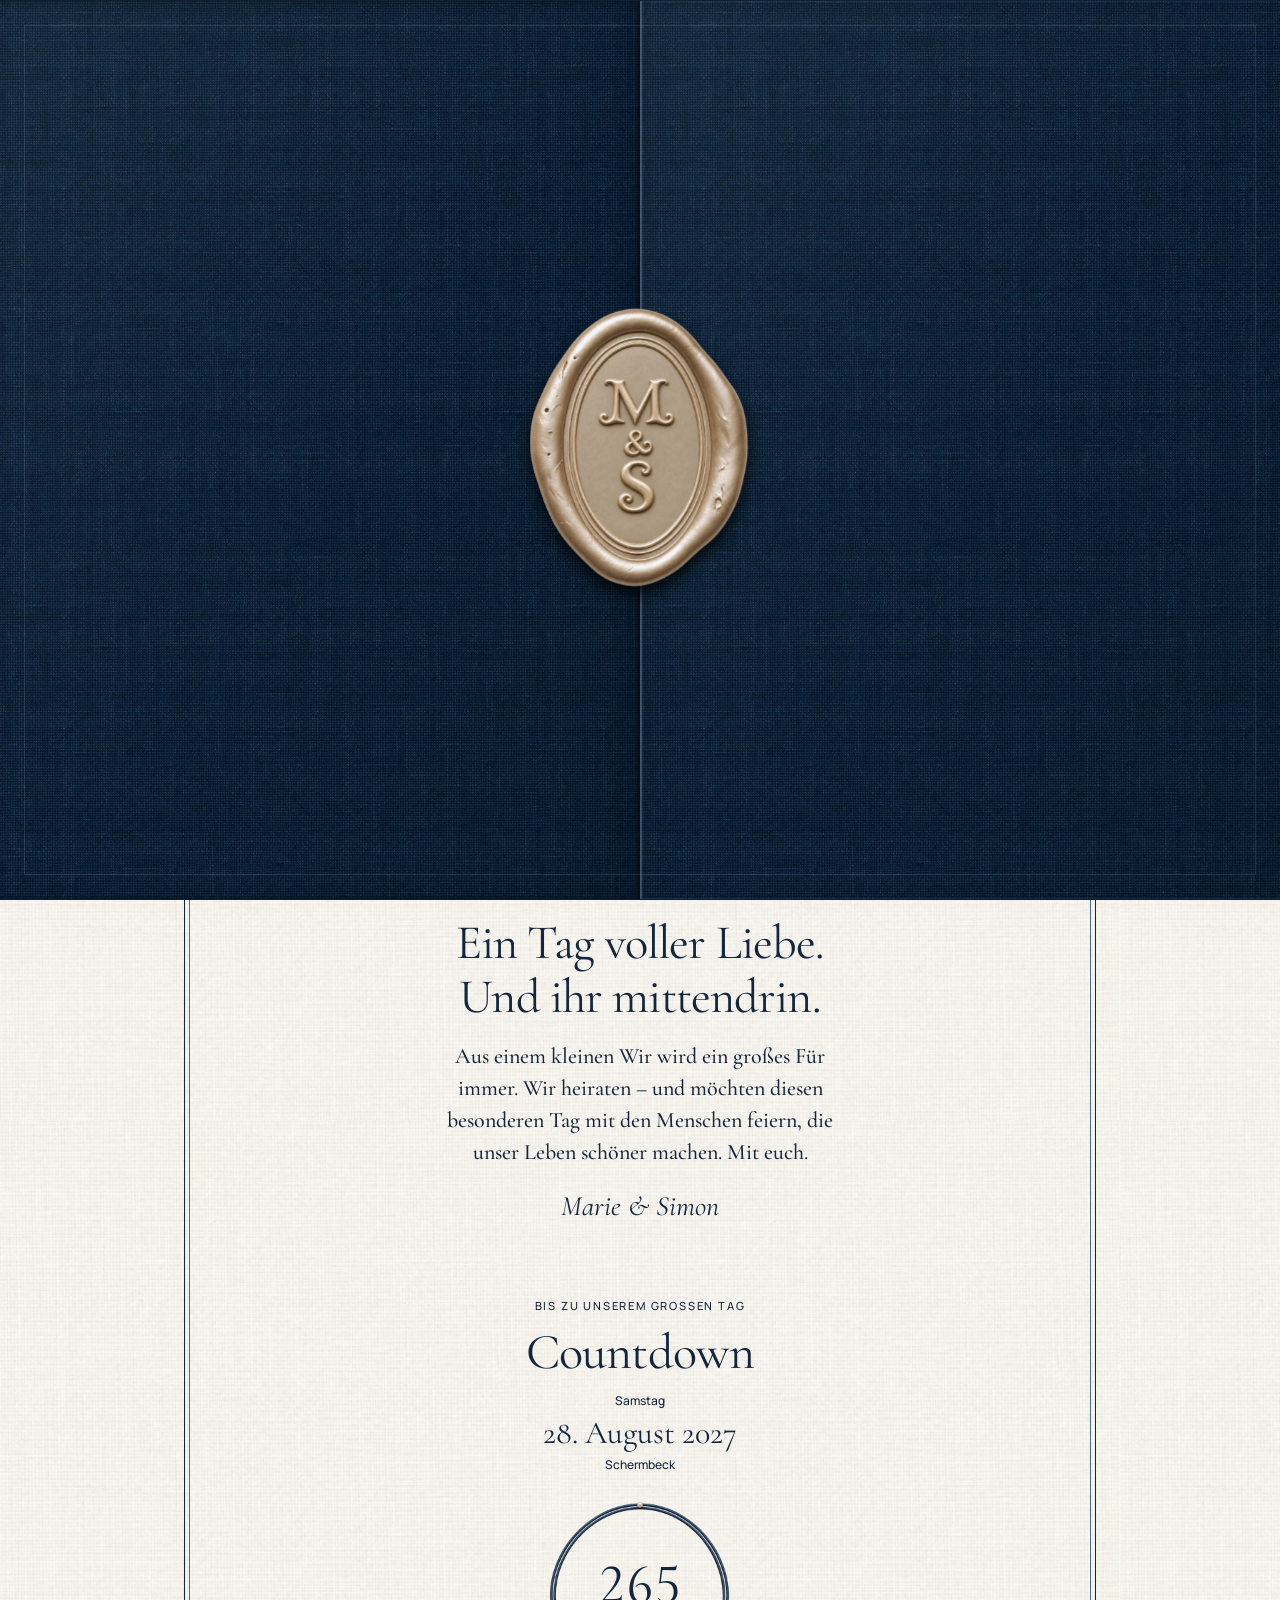
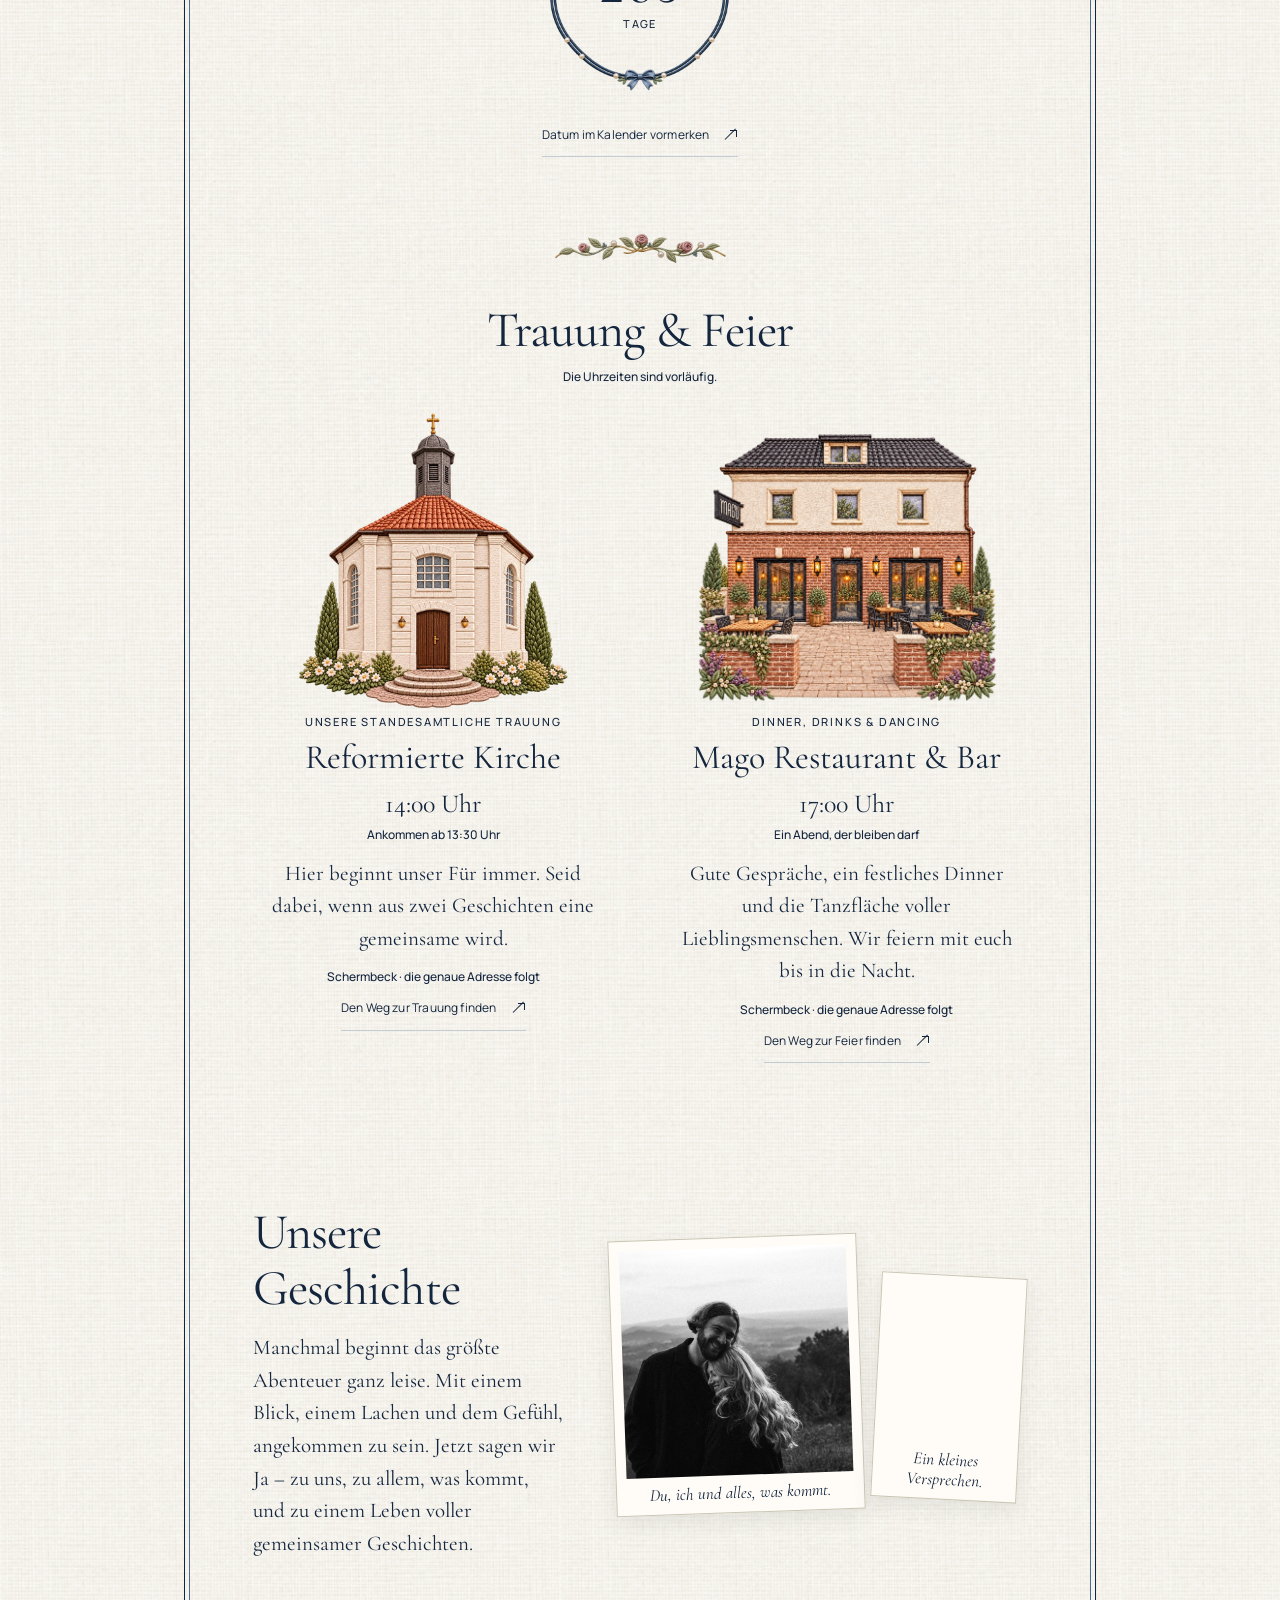
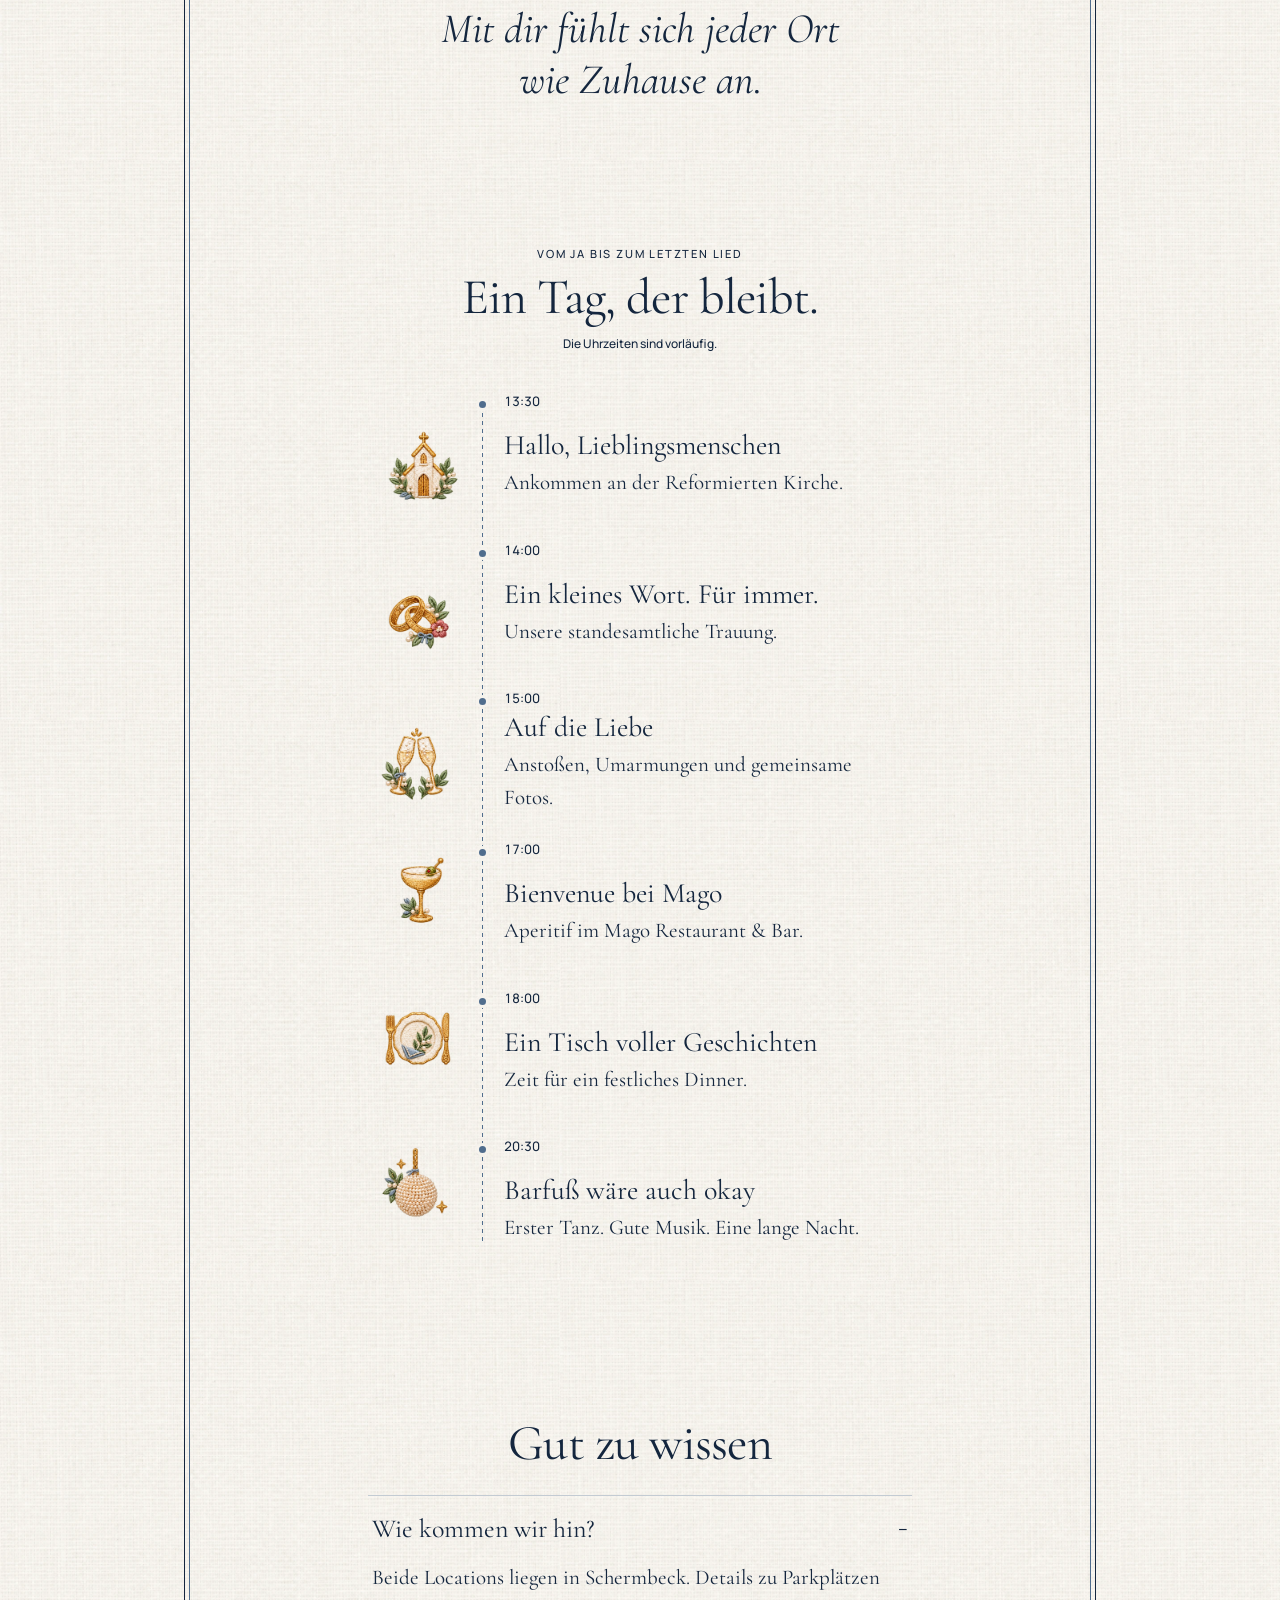
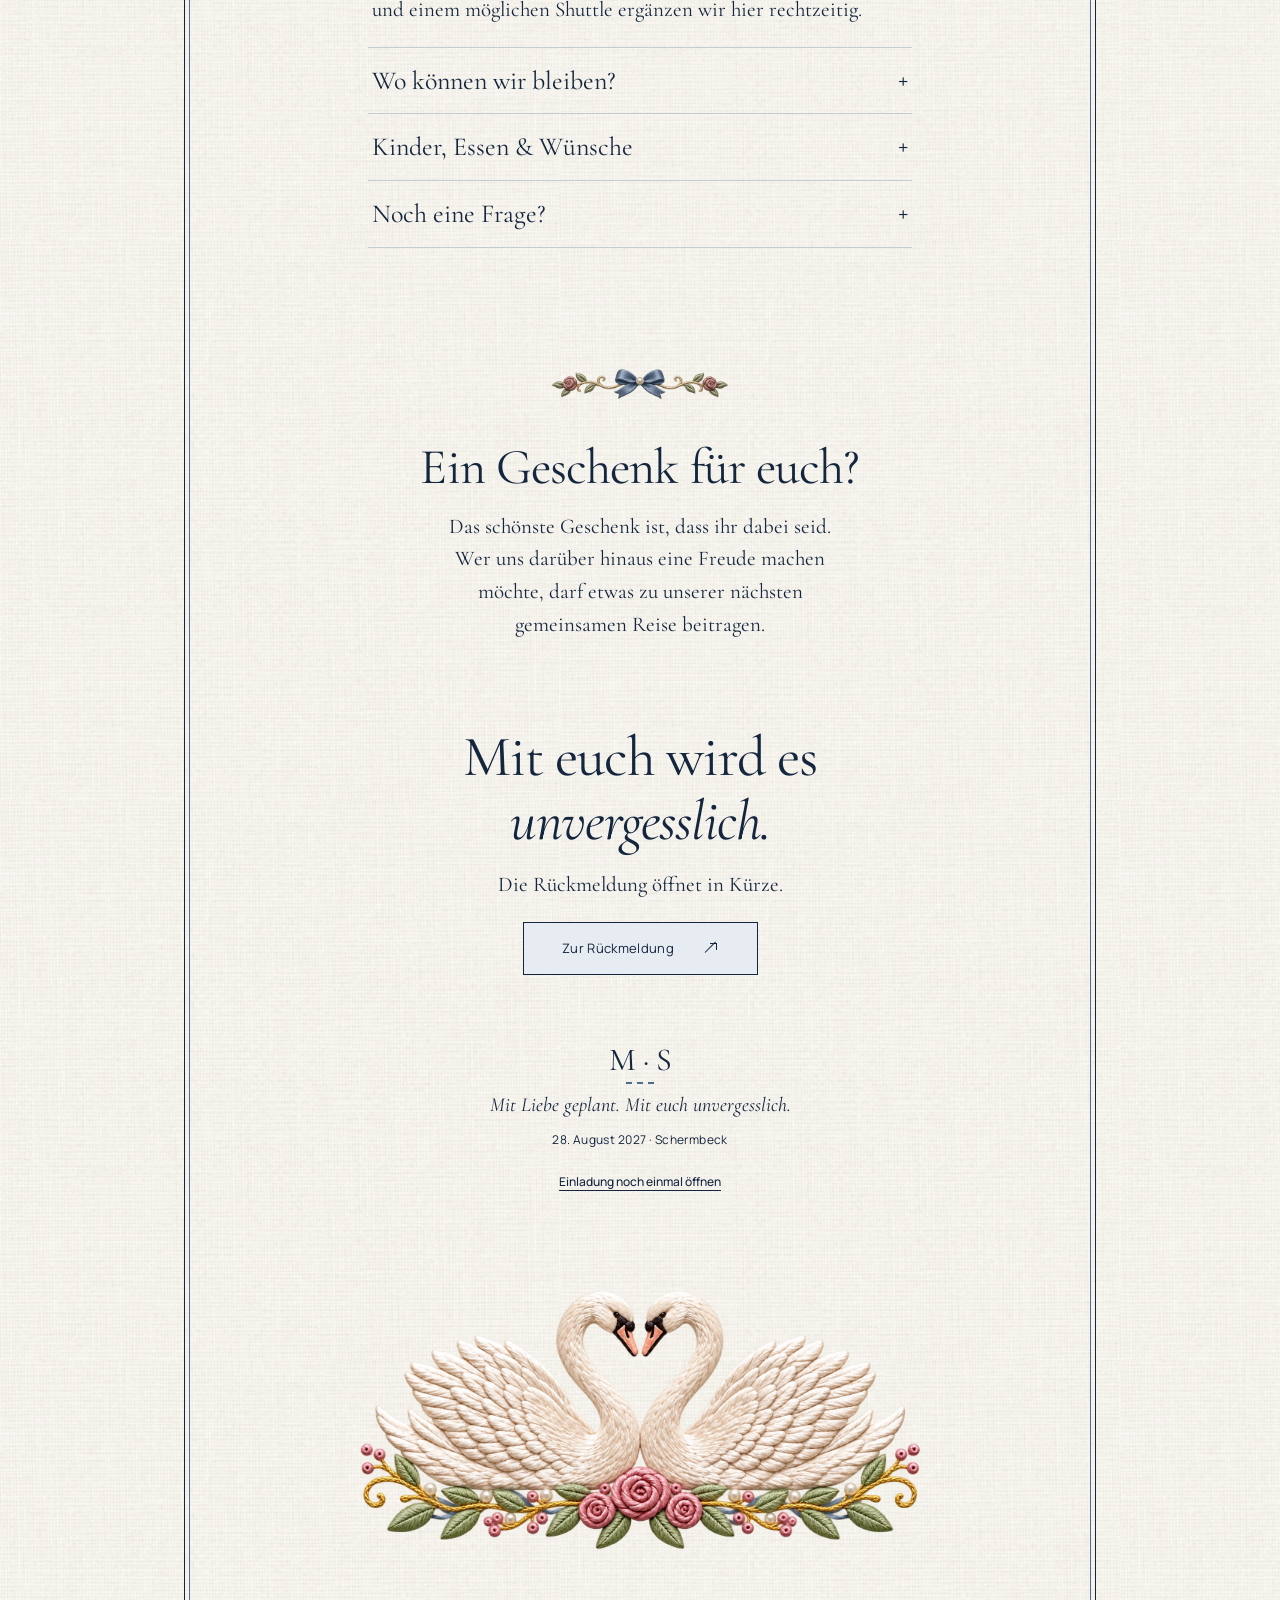
==== index.html @ 69268dd4 "Refine curtains and welcome, and show a single days countdown" ====
<!doctype html>
<html lang="de">
<head>
  <meta charset="utf-8">
  <meta name="viewport" content="width=device-width, initial-scale=1">
  <meta name="theme-color" content="#f6f3ed">
  <meta name="description" content="Marie und Simon heiraten. Eine gestickte Einladung mit unserer Kirche, Lieblingsmenschen und einer Feier im Mago.">
  <title>Marie &amp; Simon · Wir heiraten</title>
  <link rel="icon" href="assets/wreath.svg" type="image/svg+xml">
  <link rel="preload" href="assets/fonts/cormorant-garamond-latin-400-normal.woff2" as="font" type="font/woff2" crossorigin>
  <link rel="stylesheet" href="style.css">
  <link rel="stylesheet" href="opening.css">
  <script src="wedding-config.js" defer></script>

  <script src="app.js" defer></script>
</head>
<body>
  <a class="skip-link" href="#einladung">Zur Einladung</a>
  <div class="opening" id="opening" role="dialog" aria-modal="true" aria-label="Eure Einladung öffnen" tabindex="-1" hidden>
    <div class="gatefold">
      <div class="gate-door gate-left" aria-hidden="true"><div class="door-face"></div><div class="door-back"></div></div>
      <div class="gate-door gate-right" aria-hidden="true"><div class="door-face"></div><div class="door-back"></div></div>
      <div class="seal-carrier">
        <button class="wax-seal" id="open-invitation" aria-label="Einladung über das Siegel öffnen">
          <img class="seal-stamped" src="assets/art/seal-relief-ms.webp" alt="" width="660" height="841" fetchpriority="high">
          <img class="seal-blank" src="assets/art/seal-champagne.webp" alt="" width="660" height="841" loading="lazy" hidden>
          <span class="seal-monogram" aria-hidden="true" hidden><span data-initial="0">M</span><span class="seal-amp">&amp;</span><span data-initial="1">S</span></span>
        </button>
      </div>
    </div>
  </div>
  <div class="invitation-sheet">
  <div class="invitation-border" aria-hidden="true">
    <span></span><span></span><span></span><span></span>
  </div>
  <main id="einladung">
    <section class="hero" aria-labelledby="hero-title">
      <picture class="hero-art"><source media="(min-width:701px)" srcset="assets/loom/opener-blue-desktop.webp" width="1448" height="1086"><img class="garden-frame" src="assets/loom/opener-blue.webp" alt="" width="1024" height="1536" fetchpriority="high"></picture>
      <img class="hero-curtain" src="assets/loom/curtain-navy.webp" alt="" width="632" height="1839" fetchpriority="high">
      <img class="hero-curtain hero-curtain-right" src="assets/loom/curtain-navy.webp" alt="" width="632" height="1839">
      <div class="hero-copy">
        <h1 id="hero-title" tabindex="-1"><span data-name="0">Marie</span><em>&amp;</em><span data-name="1">Simon</span></h1>
        <p class="hero-date" data-bind="dateLabel">28. August 2027</p>
        <p class="hero-place" data-bind="region">Schermbeck</p>
      </div>
      <a class="hero-discover" href="#willkommen">Unsere Einladung entdecken <span aria-hidden="true">↓</span></a>

    </section>

  <header class="site-header">
    <a class="brand" href="#einladung" aria-label="Zum Anfang"><span class="initials">M · S</span></a>
    <nav aria-label="Einladung">
      <a href="#orte">Die Orte</a><a href="#unser-tag">Ablauf</a><a href="#gut-zu-wissen">Gut zu wissen</a>
    </nav>
    <button class="nav-rsvp" data-rsvp>Zur Rückmeldung <span aria-hidden="true">↗︎</span></button>
  </header>
    <section class="welcome textile-panel" id="willkommen" aria-labelledby="welcome-title">
      <img class="welcome-border" src="assets/loom/welcome-border.webp" alt="" width="750" height="130" loading="lazy">
      <div class="welcome-copy panel-copy reveal"><h2 id="welcome-title" data-bind="invitation"></h2><p data-bind="intro"></p><span class="signature names-inline">Marie &amp; Simon</span></div>
    </section>

    <section class="date-section section-pad" id="datum" aria-labelledby="date-title">

      <p class="eyebrow reveal">BIS ZU UNSEREM GROSSEN TAG</p>
      <h2 id="date-title" class="reveal">Countdown</h2>
      <div class="date-display reveal"><span data-bind="weekday">Samstag</span><strong data-bind="dateLabel">28. August 2027</strong><span data-bind="region">Schermbeck</span></div>
      <div class="countdown reveal" role="group" aria-label="Zeit bis zur Hochzeit">
        <img src="assets/loom/countdown-navy.webp" alt="" width="600" height="600" loading="lazy">
        <strong id="count-days">–</strong><span id="count-days-label">Tage</span>
      </div>
      <button class="text-button calendar-button reveal" id="save-date">Datum im Kalender vormerken <span aria-hidden="true">↗︎</span></button>
      <p class="countdown-note" id="countdown-note" hidden>Unser Für immer hat begonnen.</p>
    </section>

    <section class="venues section-pad" id="orte" aria-labelledby="venues-title">

      <div class="venues-intro reveal">
        <img class="section-ornament venue-ornament" src="assets/loom/stitched-sprig-blue.webp" alt="" width="623" height="208" loading="lazy">
        <h2 id="venues-title">Trauung &amp; Feier</h2>
        <p class="section-note" data-provisional>Die Uhrzeiten sind vorläufig.</p>
      </div>
      <div class="venue-grid">
        <article class="venue-card reveal">
          <div class="venue-art venue-church"><img data-photo="church" alt="Gestickte Illustration der Reformierten Kirche in Schermbeck" hidden><img class="venue-fallback" src="assets/church.svg" alt="Florale Illustration der Reformierten Kirche" width="420" height="370" loading="lazy"></div>
          <div class="venue-info"><p class="eyebrow" data-bind="ceremony.type"></p><h3 data-bind="ceremony.name"></h3><p class="venue-time" data-bind="ceremony.time"></p><p class="venue-arrival" data-bind="ceremony.arrival"></p><p class="venue-description" data-bind="ceremony.text"></p><p class="venue-address" data-bind="ceremony.address"></p><a class="text-button map-link" data-map="ceremony" target="_blank" rel="noopener noreferrer">Den Weg zur Trauung finden <span aria-hidden="true">↗︎</span></a></div>
        </article>
        <article class="venue-card reveal">
          <div class="venue-art venue-party"><img data-photo="party" alt="Gestickte Illustration des Mago Restaurant & Bar" hidden><img class="venue-fallback" src="assets/mago.svg" alt="Florale Illustration des Mago Restaurant & Bar" width="400" height="320" loading="lazy"></div>
          <div class="venue-info"><p class="eyebrow" data-bind="party.type"></p><h3 data-bind="party.name"></h3><p class="venue-time" data-bind="party.time"></p><p class="venue-arrival" data-bind="party.arrival"></p><p class="venue-description" data-bind="party.text"></p><p class="venue-address" data-bind="party.address"></p><a class="text-button map-link" data-map="party" target="_blank" rel="noopener noreferrer">Den Weg zur Feier finden <span aria-hidden="true">↗︎</span></a></div>
        </article>
      </div>
    </section>

    <section class="story section-pad" id="unsere-geschichte" aria-labelledby="story-title">
      <div class="story-framed story-copy reveal">
        <h2 id="story-title">Unsere Geschichte</h2>
        <p data-bind="story"></p>
      </div>
      <div class="story-photos reveal">
        <div class="photo-duo">
          <figure class="photo-main photo-frame">
            <img data-photo="couple" alt="Marie und Simon, ein gemeinsamer Lieblingsmoment" hidden>
            <div class="photo-fallback"><img src="assets/wreath.svg" alt=""><span>Wir zwei.</span><small>Unser Lieblingsmoment</small></div>
            <figcaption>Du, ich und alles, was kommt.</figcaption>
          </figure>
          <figure class="photo-detail photo-frame">
            <img data-photo="hands" alt="Unsere Hände und der Verlobungsring" hidden>
            <div class="photo-fallback"><span class="fallback-amp">&amp;</span><span>Für immer.</span></div>
            <figcaption>Ein kleines Versprechen.</figcaption>
          </figure>
        </div>
      </div>
      <p class="story-quote reveal" data-bind="quote"></p>
    </section>

    <section class="timeline-section section-pad" id="unser-tag" aria-labelledby="timeline-title">
      <div class="timeline-header reveal"><p class="eyebrow">VOM JA BIS ZUM LETZTEN LIED</p><h2 id="timeline-title">Ein Tag, der bleibt.</h2><p class="section-note" data-provisional>Die Uhrzeiten sind vorläufig.</p></div>
      <ol class="timeline" id="timeline"></ol>
    </section>

    <section class="details section-pad" id="gut-zu-wissen" aria-labelledby="details-title">

      <div class="details-layout"><div class="details-title reveal"><h2 id="details-title">Gut zu wissen</h2></div><div class="faq-list reveal" id="faq-list"></div></div>
    </section>

    <section class="gift-section section-pad" aria-labelledby="gift-title">
      <img class="section-ornament gift-ornament" src="assets/loom/gift-bow-blue.webp" alt="" width="623" height="208" loading="lazy">
      <div class="gift-copy reveal">
        <h2 id="gift-title" data-detail-title="2"></h2>
        <p data-detail-text="2"></p>
      </div>
    </section>

    <section class="rsvp-section section-pad" id="rueckmeldung" aria-labelledby="rsvp-title">

      <h2 id="rsvp-title" class="reveal">Mit euch wird es<br><em>unvergesslich.</em></h2>
      <p class="reveal" id="rsvp-intro">Lasst uns bis zum <span data-bind="rsvpDeadline"></span> wissen, ob wir mit euch feiern dürfen.</p>
      <p class="reveal" id="rsvp-availability" hidden>Die Rückmeldung öffnet in Kürze.</p>
      <button class="primary-button reveal" data-rsvp>Zur Rückmeldung <span aria-hidden="true">↗︎</span></button>
    </section>
  </main>
  <footer><a class="footer-monogram initials" href="#einladung">M · S</a><p data-bind="footer"></p><span><span data-bind="dateLabel"></span> · <span data-bind="region"></span></span><button class="footer-replay" id="replay">Einladung noch einmal öffnen</button><img class="farewell-art" data-farewell-art src="assets/loom/farewell-swans-blue.webp" alt="Zwei gestickte Schwäne, deren Hälse ein Herz bilden" width="1536" height="1024" loading="lazy"></footer>
  </div>

  <dialog id="rsvp-dialog" aria-labelledby="rsvp-dialog-title">
    <button class="dialog-close" data-close aria-label="Schließen">×</button>

    <h2 id="rsvp-dialog-title">Rückmeldung</h2>
    <p class="form-note" id="rsvp-note"></p>
    <form id="rsvp-form" hidden>
      <label>Eure Namen<input name="names" autocomplete="name" required placeholder="Vor- und Nachnamen"></label>
      <fieldset><legend>Seid ihr dabei?</legend><label class="radio-label"><input type="radio" name="attendance" value="Ja, wir feiern mit euch!" checked> Ja, von Herzen gern.</label><label class="radio-label"><input type="radio" name="attendance" value="Leider können wir nicht dabei sein."> Leider schaffen wir es nicht.</label></fieldset>
      <div class="form-row" id="rsvp-party"><label>Erwachsene<input name="adults" type="number" min="1" max="20" value="2" required></label><label>Kinder<input name="children" type="number" min="0" max="20" value="0" required></label></div>
      <label>Wünsche & liebe Worte<textarea name="message" rows="3" placeholder="Allergien, Essenswünsche oder etwas, das ihr uns sagen möchtet …"></textarea></label>
      <button class="primary-button" type="submit">Antwort vorbereiten <span aria-hidden="true">↗︎</span></button>
      <p id="rsvp-result" role="status" hidden></p>
    </form>
  </dialog>
  <dialog id="photo-dialog" aria-label="Foto in Großansicht"><button class="dialog-close" data-close aria-label="Schließen">×</button><img id="large-photo" alt=""></dialog>
  <noscript><p class="noscript-note">Bitte aktiviert JavaScript, damit alle Angaben und Interaktionen der Einladung angezeigt werden.</p></noscript>
</body>
</html>
---- style.css ----
@font-face{font-family:Cormorant;src:url('assets/fonts/cormorant-garamond-latin-400-normal.woff2') format('woff2');font-weight:400;font-display:swap}
@font-face{font-family:Cormorant;src:url('assets/fonts/cormorant-garamond-latin-500-normal.woff2') format('woff2');font-weight:500;font-display:swap}
@font-face{font-family:Cormorant;src:url('assets/fonts/cormorant-garamond-latin-400-italic.woff2') format('woff2');font-style:italic;font-display:swap}
@font-face{font-family:Manrope;src:url('assets/fonts/manrope-latin-400-normal.woff2') format('woff2');font-weight:400;font-display:swap}
@font-face{font-family:Manrope;src:url('assets/fonts/manrope-latin-500-normal.woff2') format('woff2');font-weight:500;font-display:swap}
:root{--paper:#f6f3ed;--ink:#14263e;--smoke:#506d8d;--blue-wash:#e6ecf2;--line:#c3cbd3;--serif:Cormorant,Georgia,serif;--sans:Manrope,Arial,sans-serif;--script:Cormorant,Georgia,serif}
*{box-sizing:border-box}html{scroll-behavior:smooth;scroll-padding-top:80px}body{margin:0;background:var(--paper) url('assets/loom/linen-ivory.webp') repeat;background-size:560px 560px;color:var(--ink);font:clamp(1.125rem, 2.4vw, 1.3125rem)/1.55 var(--serif);-webkit-font-smoothing:antialiased}button,input,textarea{font:inherit;color:inherit}button,a{-webkit-tap-highlight-color:transparent}button{cursor:pointer}a{color:inherit;text-decoration:none}img{display:block;max-width:100%;height:auto}[hidden]{display:none!important}h1,h2,h3,p,figure{margin:0}h1,h2,h3{font-family:var(--serif);font-weight:400;line-height:1.12;text-wrap:balance}h2{font-size:clamp(2.15rem, 5.7cqw, 3.25rem);letter-spacing:-.018em}h3{font-size:33px}p{white-space:pre-line}em{font-weight:400}button:focus-visible,a:focus-visible,summary:focus-visible,input:focus-visible,textarea:focus-visible{outline:2px solid var(--smoke);outline-offset:5px}.skip-link{position:fixed;left:20px;top:-100px;z-index:100;background:var(--blue-wash);color:var(--ink);padding:12px}.skip-link:focus{top:12px}main,footer{width:100%;margin:auto}.text-button{display:inline-flex;align-items:center;gap:15px;border:0;border-bottom:1px solid var(--line);background:none;padding:9px 0;font:11px/1.5 var(--sans);letter-spacing:.8px}.primary-button{background:var(--blue-wash);color:var(--ink);border:1px solid var(--ink);display:inline-flex;align-items:center;justify-content:center;gap:30px;padding:15px 30px;min-width:235px;font:11px/1.6 var(--sans);letter-spacing:1px;transition:background .2s}.primary-button:hover{background:#d6e0eb}.text-button>span,.nav-rsvp>span,.primary-button>span{font-size:0;width:14px;height:14px;position:relative;display:inline-block;flex:0 0 14px}.text-button>span:before,.nav-rsvp>span:before,.primary-button>span:before{content:"";position:absolute;left:1px;bottom:2px;width:15px;height:1px;background:currentColor;transform:rotate(-45deg);transform-origin:left center}.text-button>span:after,.nav-rsvp>span:after,.primary-button>span:after{content:"";position:absolute;right:1px;top:2px;width:6px;height:6px;border-top:1px solid currentColor;border-right:1px solid currentColor}
/* One border follows the full height of the open invitation. */
.invitation-sheet {
  --sheet-gutter: clamp(16px, 3vw, 27px);
  --border-inset: clamp(6px, 1.2vw, 11px);
  position: relative;
  max-width: calc(880px + 2 * var(--sheet-gutter));
  margin-inline: auto;
  padding: calc(var(--border-inset) + 15px) var(--sheet-gutter)
    calc(var(--border-inset) + 12px);
  container-type: inline-size;
}

.invitation-border {
  position: absolute;
  inset: var(--border-inset);
  z-index: 3;
  border: 1px solid var(--ink);
  border-radius: 6px;
  pointer-events: none;
}

.invitation-border::before {
  content: "";
  position: absolute;
  inset: 4px;
  border: 1px solid var(--smoke);
  border-radius: 3px;
}

.invitation-border > span {
  position: absolute;
  width: 9px;
  height: 9px;
  border-radius: 50%;
  background: radial-gradient(circle at 34% 28%, #fffaf0 8%, #ecdfca 56%, #b49a76 95%);
  box-shadow: inset 0 0 0 1px #d4bea65c, 0 1px 2px #14263e48;
}

.invitation-border > span:nth-child(-n+2) { top: -4px; }
.invitation-border > span:nth-child(n+3) { bottom: -4px; }
.invitation-border > span:nth-child(odd) { left: -4px; }
.invitation-border > span:nth-child(even) { right: -4px; }

/* Each illustration has one place in the invitation; all artwork keeps its proportions. */
.hero{position:relative;width:100%;margin:auto;padding-bottom:55px;text-align:center;background:transparent}.hero-art{display:block;aspect-ratio:2/3}.garden-frame{width:100%;height:100%;object-fit:contain}.hero-copy{position:absolute;top:12%;left:23%;width:54%;z-index:2}.hero h1{display:flex;flex-direction:column;gap:0;font:62px/1.04 var(--serif);letter-spacing:-.5px}.hero h1 em{font:42px/1 var(--serif);margin:7px 0}.hero-date{font-size:21px;letter-spacing:1.5px;margin-top:24px}.hero-place{font:8px var(--sans);letter-spacing:2px;text-transform:uppercase;margin-top:12px}.hero-discover{position:absolute;bottom:5px;left:0;right:0;display:flex;flex-direction:column;gap:5px;align-items:center;font:8px var(--sans);letter-spacing:.5px}.hero-discover span{font-size:20px}.opening-running .hero-copy{animation:soft-arrive 1.6s ease both}.site-header{display:flex;align-items:center;justify-content:space-between;gap:20px;padding:20px 35px;border:0;background:transparent}.brand{font:24px var(--serif)}.site-header nav{display:flex;gap:27px;font:9px var(--sans);letter-spacing:.5px}.nav-rsvp{border:0;border-bottom:1px solid var(--line);background:none;padding:8px 0;display:flex;align-items:center;gap:13px;font:9px var(--sans)}
/* Reveal the chapel from the original composition and hang the detailed fabric separately. */
.garden-frame {
  clip-path: polygon(20% 47%, 80% 47%, 80% 50%, 100% 50%, 100% 100%, 0 100%, 0 50%, 20% 50%);
}

.hero-curtain {
  position: absolute;
  /* Align the fabric seam with the inner line of the double frame. */
  top: -10px;
  left: calc(var(--border-inset) + 5px - var(--sheet-gutter));
  width: 29cqw;
  height: 77cqw;
  max-width: none;
  object-fit: contain;
  object-position: left top;
  pointer-events: none;
}

.hero-curtain-right {
  left: auto;
  right: calc(var(--border-inset) + 5px - var(--sheet-gutter));
  transform: scaleX(-1);
}

/* One linen surface, with spacing sized to the content of each scene. */
.eyebrow {
  font: 500 .7rem/1.5 var(--sans);
  letter-spacing: .16em;
  text-transform: uppercase;
}

.section-pad {
  padding: clamp(3.25rem, 8cqw, 5.25rem) clamp(1.25rem, 6cqw, 3.75rem);
}

.hero-discover {
  left: 50%;
  right: auto;
  width: max-content;
  min-height: 44px;
  padding: 4px 14px;
  transform: translateX(-50%);
  font: 500 .75rem/1.4 var(--sans);
}

.hero-place {
  font-size: .625rem;
}

#hero-title:focus {
  outline: none;
}

.site-header {
  gap: 12px 24px;
  padding: 14px clamp(20px, 5cqw, 45px);
}

.site-header nav {
  display: flex;
  align-items: center;
  flex-wrap: wrap;
  justify-content: center;
  gap: 0 clamp(12px, 3cqw, 27px);
}

.site-header nav a, .nav-rsvp, .footer-replay {
  display: inline-flex;
  align-items: center;
  min-height: 44px;
  font: 500 .75rem/1.4 var(--sans);
  letter-spacing: 0;
}

.text-button { min-height: 44px; font-size: .75rem; letter-spacing: .015em; }
.primary-button { min-height: 48px; font-size: .8125rem; letter-spacing: .025em; }

.welcome {
  margin-top: clamp(2rem, 6cqw, 3.25rem);
  padding-inline: 1.25rem;
  text-align: center;
}

.welcome-border {
  width: min(70%, 12.5rem);
  height: auto;
  margin: 0 auto 1rem;
}

.welcome-copy {
  max-width: 26rem;
  margin-inline: auto;
}

.welcome-copy h2 {
  font-size: clamp(1.8rem, 5.5cqw, 3.15rem);
  white-space: pre-line;
}

.welcome-copy > p {
  font-size: clamp(1.0625rem, 2.6cqw, 1.375rem);
  font-weight: 500;
  line-height: 1.46;
  margin-top: 1rem;
}

.signature {
  display: block;
  margin-top: 1rem;
  font-size: clamp(1.25rem, 3.5cqw, 1.75rem);
  font-style: italic;
}

.date-section, .venues-intro, .gift-section, .rsvp-section {
  text-align: center;
}

.date-section {
  padding-top: clamp(3rem, 8cqw, 5.25rem);
  padding-bottom: clamp(2.5rem, 6cqw, 4rem);
}

.date-section h2 { margin-top: 9px; }

.date-display {
  display: flex;
  flex-direction: column;
  gap: 4px;
  margin: .75rem auto 1.25rem;
}

.date-display > strong { font: clamp(1.625rem, 4cqw, 2rem) var(--serif); }
.date-display > span { font: 500 .75rem var(--sans); }

.countdown {
  position: relative;
  isolation: isolate;
  width: clamp(10.25rem, 44cqw, 12.5rem);
  aspect-ratio: 1;
  display: grid;
  align-content: center;
  justify-items: center;
  margin: 1.25rem auto;
}

.countdown img { position: absolute; inset: 0; width: 100%; height: 100%; object-fit: contain; z-index: -1; }
.countdown strong { font: clamp(2.75rem, 9cqw, 3.5rem)/1 var(--serif); font-variant-numeric: lining-nums tabular-nums; }
.countdown span { margin-top: 4px; font: 500 .6875rem var(--sans); letter-spacing: .12em; text-transform: uppercase; }
.countdown-note { margin-top: 12px; color: var(--ink); font-style: italic; }

.section-ornament {
  width: clamp(9rem, 33cqw, 14rem);
  height: auto;
  aspect-ratio: 3/1;
  object-fit: contain;
  margin: 0 auto 1.1rem;
}

.section-note {
  margin-top: .6rem;
  color: var(--ink);
  font: 500 .75rem/1.5 var(--sans);
}

.venues { padding-top: 0; }
.venue-grid {
  display: grid;
  grid-template-columns: repeat(2, minmax(0, 1fr));
  gap: clamp(1.25rem, 6cqw, 3.75rem);
  margin-top: 1.5rem;
}

.venue-card { text-align: center; }
.venue-art {
  position: relative;
  height: clamp(13rem, 40cqw, 19rem);
  display: grid;
  grid-template: minmax(0, 1fr) / minmax(0, 1fr);
  place-items: center;
}

.venue-art > [data-photo], .venue-fallback {
  width: 100%;
  height: 100%;
  object-fit: contain;
  min-height: 0;
  min-width: 0;
}

.venue-info h3 { margin-top: .5rem; font-size: clamp(1.75rem, 4cqw, 2.125rem); }
.venue-time { font-size: 1.625rem; line-height: 1.25; margin-top: .7rem; }
.venue-arrival, .venue-address { font: 500 .75rem/1.55 var(--sans); color: var(--ink); }
.venue-arrival { margin-top: .35rem; }
.venue-description { max-width: 34ch; margin: .8rem auto; color: var(--ink); }
.venue-address { margin-top: .75rem; }

.story {
  display: grid;
  grid-template-columns: minmax(0, .85fr) minmax(0, 1.15fr);
  align-items: center;
  gap: clamp(1.75rem, 5cqw, 3.5rem);
}

.story-copy > p { margin-top: 1rem; color: var(--ink); }

.photo-duo {
  display: grid;
  grid-template-columns: minmax(0, 1.7fr) minmax(0, 1fr);
  align-items: center;
  gap: clamp(.6rem, 1.7cqw, 1.25rem);
  padding: 0 .3rem .85rem;
}

.photo-frame {
  padding: clamp(5px, 1.1cqw, 10px) clamp(5px, 1.1cqw, 10px) 0;
  background: #fffcf7;
  border: 1px solid #c9c6b5;
  box-shadow: 0 8px 20px #48514419;
}

.photo-main { transform: rotate(-2deg); }
.photo-detail { transform: translateY(12px) rotate(3deg); }

.photo-frame > [data-photo] {
  width: 100%;
  aspect-ratio: 4 / 5;
  object-fit: cover;
  cursor: zoom-in;
}

.photo-main > [data-photo] { aspect-ratio: 1 / 1; object-position: center 45%; }
.photo-frame figcaption {
  padding: .5rem .125rem;
  font: italic clamp(.875rem, 2.5cqw, 1.0625rem)/1.2 var(--serif);
  text-align: center;
}

.photo-fallback {
  aspect-ratio: 4 / 5;
  display: grid;
  place-content: center;
  justify-items: center;
  gap: 8px;
  background: #e9ecdf;
  text-align: center;
}

.photo-main .photo-fallback { aspect-ratio: 1; }
.photo-fallback img { width: min(50%, 100px); }
.photo-fallback small { font: .75rem var(--sans); }
.fallback-amp { font-size: 2rem; font-style: italic; }

.story-quote {
  grid-column: 1 / -1;
  text-align: center;
  font: italic clamp(1.75rem, 5cqw, 2.625rem)/1.2 var(--serif);
}

.timeline-header { text-align: center; margin-bottom: 1.75rem; }
.timeline-header h2 { margin-top: .4rem; }
.timeline {
  --icon-width: clamp(3.75rem, 16cqw, 5.25rem);
  --timeline-gap: clamp(1.75rem, 7cqw, 2.75rem);
  --thread-x: calc(var(--icon-width) + var(--timeline-gap) / 2);
  position: relative;
  list-style: none;
  max-width: 33rem;
  padding: 0;
  margin: 0 auto;
}

/* The same running stitch joins every stop. */
.timeline::before {
  content: "";
  position: absolute;
  inset: 1.5rem auto 2rem var(--thread-x);
  width: 1px;
  background: repeating-linear-gradient(to bottom, var(--smoke) 0 4px, transparent 4px 8px);
}

.timeline li {
  position: relative;
  display: grid;
  grid-template-columns: var(--icon-width) minmax(0, 1fr);
  column-gap: var(--timeline-gap);
  align-items: start;
  padding-block: .5rem .9rem;
}

.timeline li::before {
  content: "";
  position: absolute;
  top: 1.3rem;
  left: calc(var(--thread-x) - 3px);
  width: 7px;
  height: 7px;
  border-radius: 50%;
  background: var(--smoke);
  box-shadow: 0 0 0 3px var(--paper);
}

.timeline time {
  grid-area: 1 / 2;
  font: 500 .8125rem/1.3 var(--sans);
  font-variant-numeric: tabular-nums;
  padding-top: .3rem;
}

.timeline-icon {
  grid-area: 1 / 1 / 3;
  width: 100%;
  aspect-ratio: 2 / 3;
  background-image: url('assets/loom/timeline-blue.webp');
  background-size: 300% 200%;
  background-repeat: no-repeat;
}

.timeline-icon[data-icon="rings"] { background-position: 50% 0; }
.timeline-icon[data-icon="glasses"] { background-position: 100% 0; }
.timeline-icon[data-icon="leaf"] { background-position: 0 100%; }
.timeline-icon[data-icon="dinner"] { background-position: 50% 100%; }
.timeline-icon[data-icon="music"] { background-position: 100% 100%; }
.timeline li > div { grid-area: 2 / 2; }
.timeline h3 { margin-top: .25rem; font-size: clamp(1.375rem, 3.5cqw, 1.75rem); line-height: 1.16; }
.timeline li p { margin-top: .35rem; color: var(--ink); }

.details { text-align: center; }
.faq-list { text-align: left; max-width: 34rem; margin: 1.5rem auto 0; border-top: 1px solid var(--line); }
details { border-bottom: 1px solid var(--line); }
summary {
  display: flex;
  justify-content: space-between;
  align-items: center;
  gap: 1rem;
  list-style: none;
  font: clamp(1.375rem, 3.8cqw, 1.625rem)/1.3 var(--serif);
  padding: 1rem .25rem;
  cursor: pointer;
}

summary::-webkit-details-marker { display: none; }
summary::after { content: "+"; font: 1.125rem var(--sans); color: var(--ink); }
details[open] summary::after { content: "−"; }
details > p { color: var(--ink); padding: 0 .25rem 1.25rem; }

.gift-section { padding-block: 1.75rem 3.25rem; }
.gift-copy > p, .rsvp-section > p {
  max-width: 39ch;
  margin: 1rem auto 0;
  color: var(--ink);
}

.rsvp-section { padding-block: 2rem 2.75rem; }
.rsvp-section h2 { font-size: clamp(2.4rem, 6.5cqw, 3.625rem); }
.rsvp-section h2 em { font-style: italic; }
.rsvp-section .primary-button { margin-top: 1.25rem; }

footer { text-align: center; padding: 1rem 0 0; }
.footer-monogram {
  position: relative;
  display: inline-flex;
  align-items: center;
  min-height: 44px;
  font-size: 2rem;
}

.footer-monogram::after {
  content: "";
  position: absolute;
  inset: auto calc(50% - .9rem) 0;
  border-bottom: 2px dashed var(--smoke);
}
footer > p { font-size: 1.25rem; padding-inline: 1rem; font-style: italic; margin-top: .35rem; }
footer > span { display: block; font: .75rem var(--sans); letter-spacing: .035em; margin-top: .65rem; }
.footer-replay { margin: .75rem auto 0; color: var(--ink); border: 0; background: none; text-decoration: underline; text-underline-offset: 4px; }
.farewell-art { width: min(92%, 36rem); height: auto; margin: 1rem auto 0; }

/* Dialogs and editing retain their existing functions. */
dialog{width:550px;max-width:calc(100% - 32px);max-height:90svh;padding:42px;border:1px solid var(--line);background:var(--paper);color:var(--ink);overflow:auto;box-shadow:0 25px 90px #14263e35}dialog::backdrop{background:#14263e78;backdrop-filter:blur(7px)}.dialog-close{position:absolute;top:10px;right:15px;border:0;background:none;font-size:29px;line-height:1;padding:8px;min-width:44px;min-height:44px}dialog h2{font-size:clamp(2rem, 7vw, 2.5rem);margin:0 30px 16px}form{display:grid;gap:20px}label{display:flex;flex-direction:column;gap:7px;font:13px/1.65 var(--sans)}input,textarea{width:100%;background:#fffcf6;border:1px solid var(--line);padding:11px;font:16px var(--sans);border-radius:0}input::placeholder,textarea::placeholder{color:var(--ink);opacity:.7}fieldset{border:0;padding:0;margin:0}legend{font:13px var(--sans);margin-bottom:10px}.radio-label{display:flex;flex-direction:row;align-items:center;margin:10px 0;font-size:13px;min-height:36px}.radio-label input{width:auto;accent-color:var(--ink)}.form-row{display:grid;grid-template-columns:1fr 1fr;gap:18px}.form-note,#rsvp-result{font:13px/1.6 var(--sans);color:var(--ink)}#rsvp-note:not(:last-child){margin-bottom:1rem}#photo-dialog{width:auto;max-width:90vw;padding:28px}#large-photo{max-height:78svh;width:auto;height:auto}.editor-bar{position:fixed;bottom:15px;left:15px;right:15px;z-index:30;display:flex;justify-content:space-between;align-items:center;gap:15px;background:var(--blue-wash);color:var(--ink);border:1px solid var(--line);padding:12px 18px;font:11px var(--sans)}.editor-bar button{background:var(--paper);border:0;padding:8px 12px;font:11px var(--sans)}.editor-note{font:11px/1.8 var(--sans);color:var(--ink);margin:15px 0 25px}.image-input small{font-size:10px;color:var(--ink)}#export-html{margin-top:25px}.noscript-note{text-align:center;padding:20px}
.motion-enabled .reveal{opacity:0;transform:translateY(15px);transition:opacity .8s ease,transform .8s ease}.motion-enabled .reveal:focus-within,.motion-enabled .reveal.is-visible{opacity:1;transform:none}@keyframes soft-arrive{from{opacity:.3;transform:translateY(8px)}to{opacity:1;transform:none}}

@media (min-width: 701px) {
  .hero-art { aspect-ratio: 4 / 3; }
  .garden-frame {
    clip-path: polygon(20% 37%, 80% 37%, 80% 63%, 100% 63%, 100% 100%, 0 100%, 0 63%, 20% 63%);
  }
  .hero-curtain { width: 27cqw; height: 51cqw; }
  .hero-copy { top: 8%; left: 18%; width: 64%; }
  .hero h1 { flex-direction: row; justify-content: center; align-items: baseline; font-size: clamp(2.4rem, 7.3cqw, 4rem); }
  .hero h1 em { font-size: .7em; margin: 0 .3em; }
  .hero-date { margin-top: 17px; }
  .hero-place { margin-top: 9px; }
}

@media (max-width: 700px) {
  .hero-copy { top: 10.5%; left: 20%; width: 60%; }
  .hero h1 { font-size: clamp(2.125rem, 10.8cqw, 3.875rem); }
  .hero h1 em { font-size: .64em; margin: .13em 0; }
  .hero-date { font-size: clamp(.875rem, 4cqw, 1.125rem); letter-spacing: .06em; margin-top: 12px; }
  .hero-place { margin-top: 7px; }
  .site-header { display: grid; grid-template-columns: auto 1fr; gap: 0 1rem; }
  .site-header nav { grid-row: 2; grid-column: 1 / -1; justify-content: space-between; }
  .nav-rsvp { justify-self: end; }
  .story { grid-template-columns: minmax(0, 1fr); text-align: center; }
  .story-copy > p { max-width: 42ch; margin-inline: auto; }
  .photo-duo { max-width: 27rem; margin-inline: auto; }
  dialog { padding: 28px 22px; }
}

@media (max-width: 560px) {
  .venue-grid { grid-template-columns: minmax(0, 1fr); gap: 2.4rem; }
  .venue-art { height: clamp(12.5rem, 66cqw, 19rem); }
  .editor-bar { left: 8px; right: 8px; bottom: 8px; font-size: .6875rem; }
}

@media (prefers-reduced-motion: reduce) {
  html { scroll-behavior: auto; }
  *, *::before, *::after { animation: none !important; transition: none !important; }
  .motion-enabled .reveal { opacity: 1; transform: none; }
}

@media print {
  .opening, .site-header, .hero-discover, .calendar-button, .footer-replay, .editor-bar, dialog, .primary-button { display: none !important; }
  .hero { padding-bottom: 0; }
  .section-pad { padding: 40px; }
  .reveal { opacity: 1 !important; transform: none !important; }
  .venue-card, .photo-frame, details { break-inside: avoid; }
}
---- opening.css ----
/* The navy cloth leaves part to reveal the already rendered invitation. */
.opening {
  position: fixed;
  inset: 0;
  z-index: 60;
  overflow: hidden;
  isolation: isolate;
}

.opening:focus { outline: 0; }
.opening-active { overflow: hidden; }

.gatefold {
  position: absolute;
  inset: 0;
  perspective: 1800px;
  transform-style: preserve-3d;
}

.gate-door,
.seal-carrier {
  position: absolute;
  inset-block: 0;
  width: 50%;
  transform-style: preserve-3d;
  transition: transform 2.85s cubic-bezier(.35, 0, .18, 1);
  will-change: transform;
}

.gate-left {
  left: 0;
  z-index: 2;
  transform-origin: left center;
}

.gate-right,
.seal-carrier {
  right: 0;
  transform-origin: right center;
}

.gate-right { z-index: 3; }
.seal-carrier { z-index: 10; pointer-events: none; }

.door-face,
.door-back {
  position: absolute;
  inset: 0;
  backface-visibility: hidden;
  background: #14263e url('assets/art/linen-navy.webp') repeat;
  background-size: 540px 540px;
  border-block: 1px solid #111f30;
}

.door-face::before {
  content: "";
  position: absolute;
  inset: clamp(12px, 2vw, 24px);
  border: 1px solid #b2c2d224;
  pointer-events: none;
}

.gate-left .door-face::before { right: 0; border-right: 0; }
.gate-right .door-face::before { left: 0; border-left: 0; }

.gate-left .door-face {
  box-shadow: inset -3px 0 3px #060d19c4, inset -16px 0 30px #0712215b;
}

.gate-right .door-face {
  box-shadow: inset 2px 0 2px #91a8c06b, inset 13px 0 25px #050d1b37;
}

.door-face::after {
  content: "";
  position: absolute;
  inset: 0;
  background: linear-gradient(125deg, #b4c5d712, transparent 55%, #01061024);
}

.door-back {
  transform: rotateY(180deg) translateZ(2px);
  background-color: #435778;
  background-blend-mode: soft-light;
}

.wax-seal {
  --seal-width: min(clamp(10.75rem, 22vw, 14.5rem), 30svh);
  position: absolute;
  left: 0;
  top: 50%;
  width: var(--seal-width);
  padding: 0;
  border: 0;
  background: transparent;
  transform: translate3d(-50%, -50%, 28px);
  backface-visibility: hidden;
  pointer-events: auto;
  filter: drop-shadow(0 8px 8px #000c);
  transition: transform .35s, filter .35s;
}

.wax-seal > img {
  width: 100%;
  height: auto;
  pointer-events: none;
}

@media (hover: hover) {
  .wax-seal:hover {
    transform: translate3d(-50%, -50%, 31px) scale(1.035);
    filter: drop-shadow(0 10px 10px #000b);
  }
}

.wax-seal:focus-visible {
  outline: 2px solid #fbe7c7;
  outline-offset: 5px;
  border-radius: 48%;
}

.seal-monogram {
  position: absolute;
  inset: 20% 22%;
  display: grid;
  place-content: center;
  justify-items: center;
  row-gap: calc(var(--seal-width) * .02);
  color: #cdb392;
  font: 500 calc(var(--seal-width) * .26)/.78 var(--serif);
  text-shadow: -1px -1px #ffe6c5, 1px 1px #977657, 1px 2px #806144, 2px 3px 3px #59412a8c;
  pointer-events: none;
}

.seal-amp { font-size: .65em; }

.is-opening .gate-left { transform: rotateY(-112deg); transition-delay: .12s; }
.is-opening .gate-right,
.is-opening .seal-carrier { transform: rotateY(112deg); }
.opening.is-opening,
.is-opening .wax-seal { pointer-events: none; }
.is-opening .wax-seal { transform: translate3d(-50%, -50%, 28px); }

@media (max-width: 700px) {
  .gatefold { perspective: 1100px; }
  .door-face, .door-back { background-size: 400px 400px; }
}

@media (prefers-reduced-motion: reduce) {
  .opening.is-opening { visibility: hidden; }
}
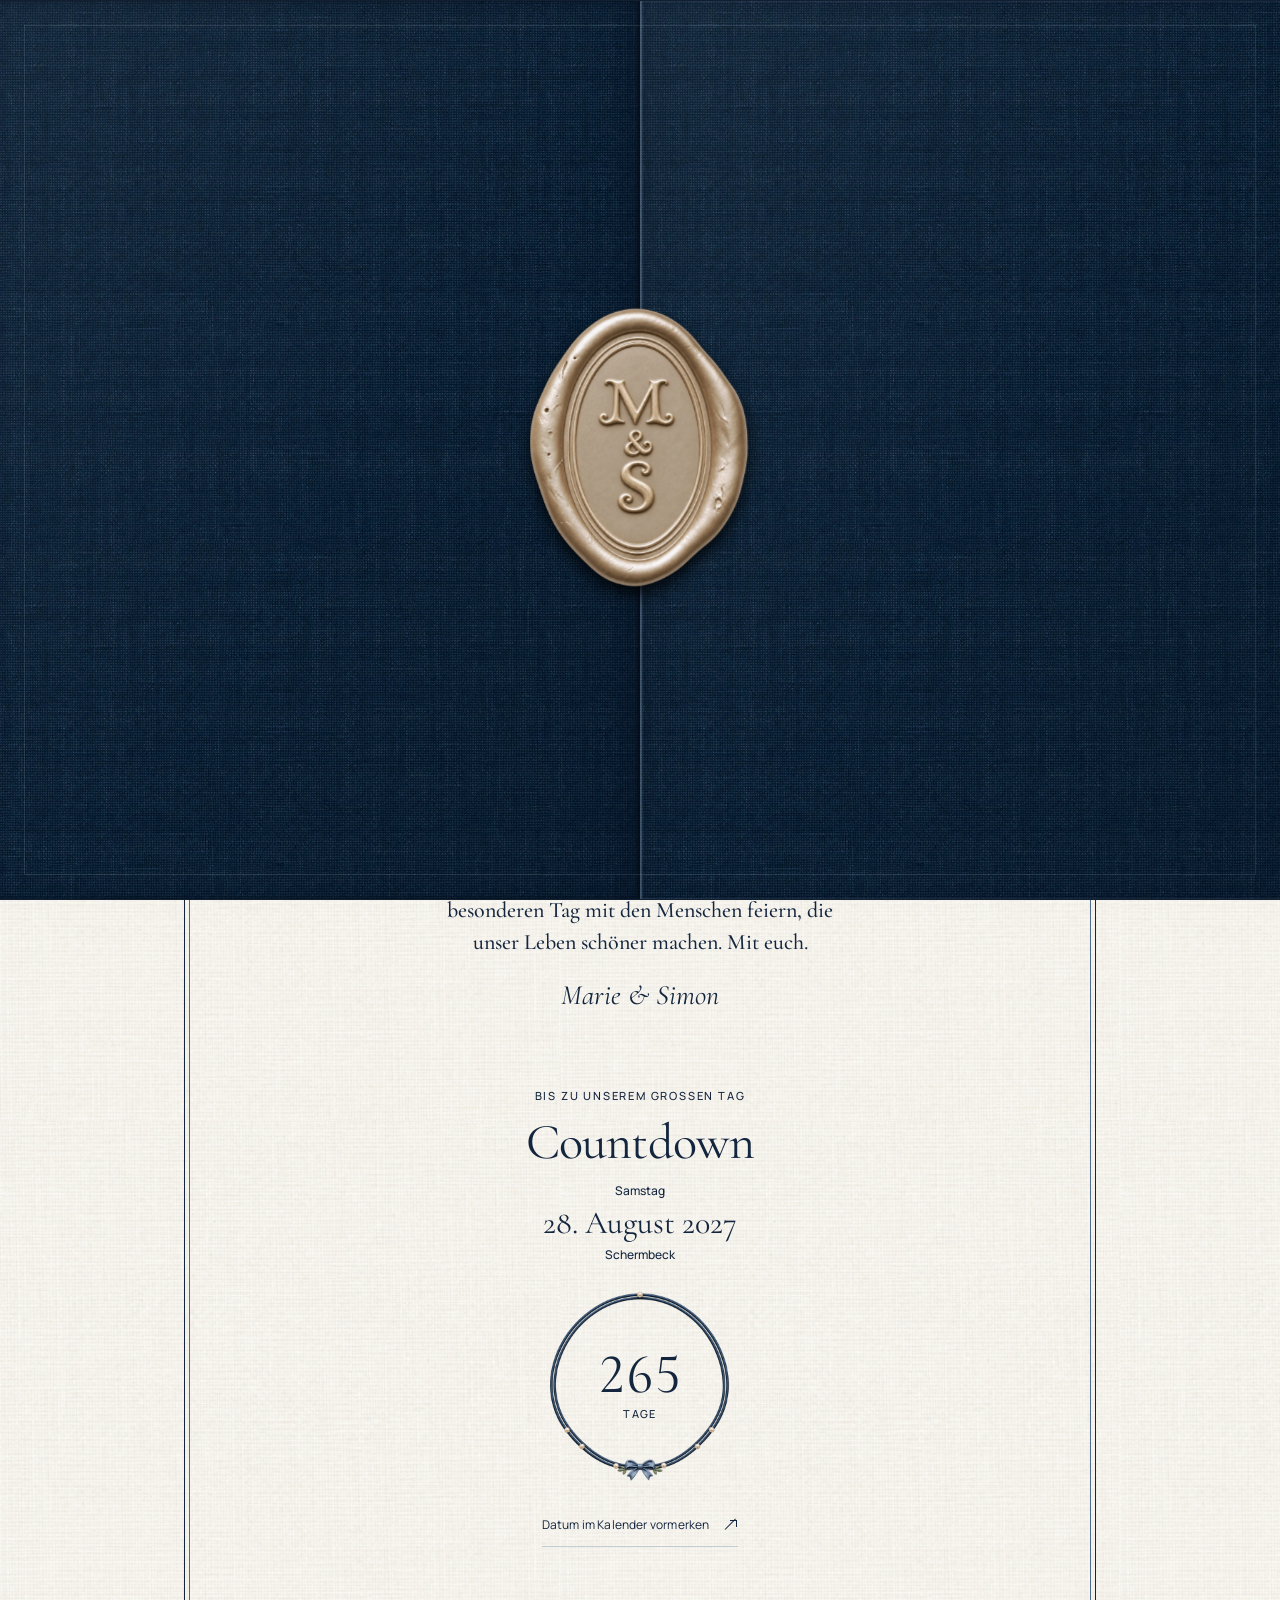
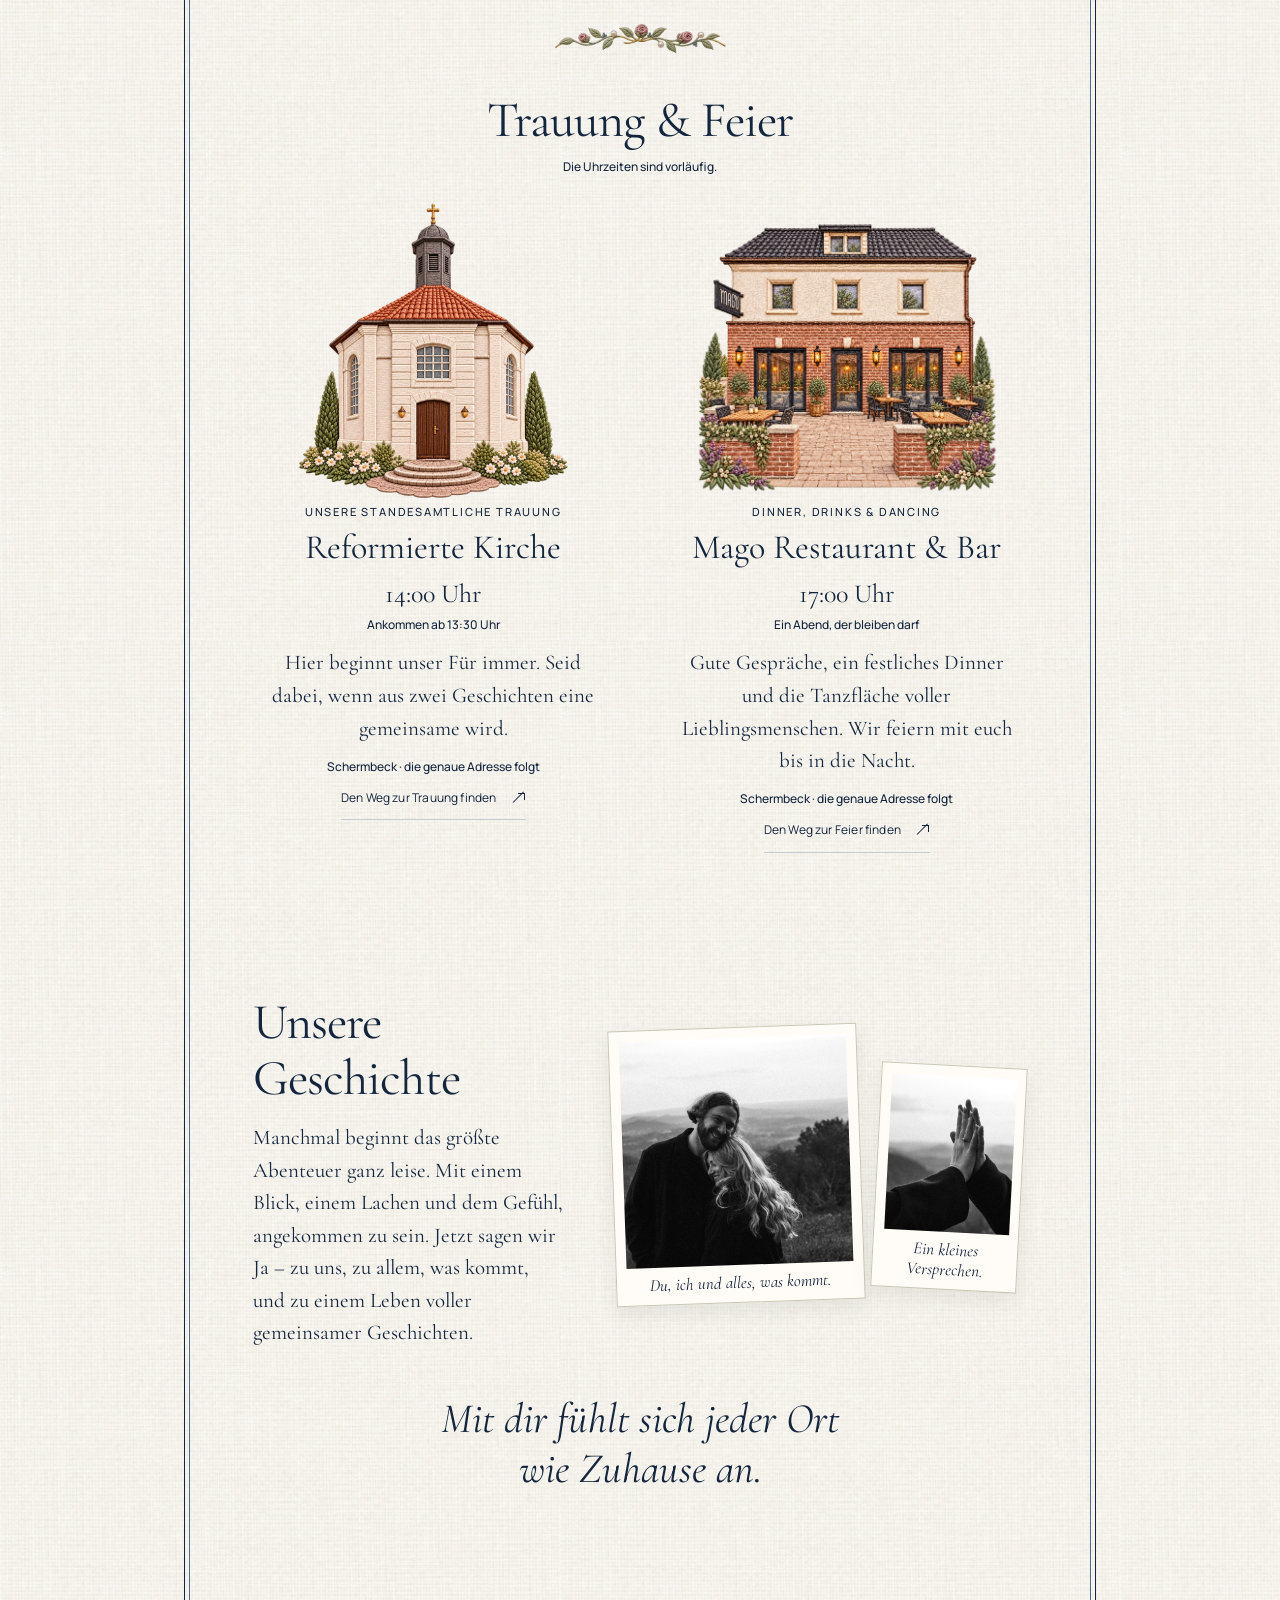
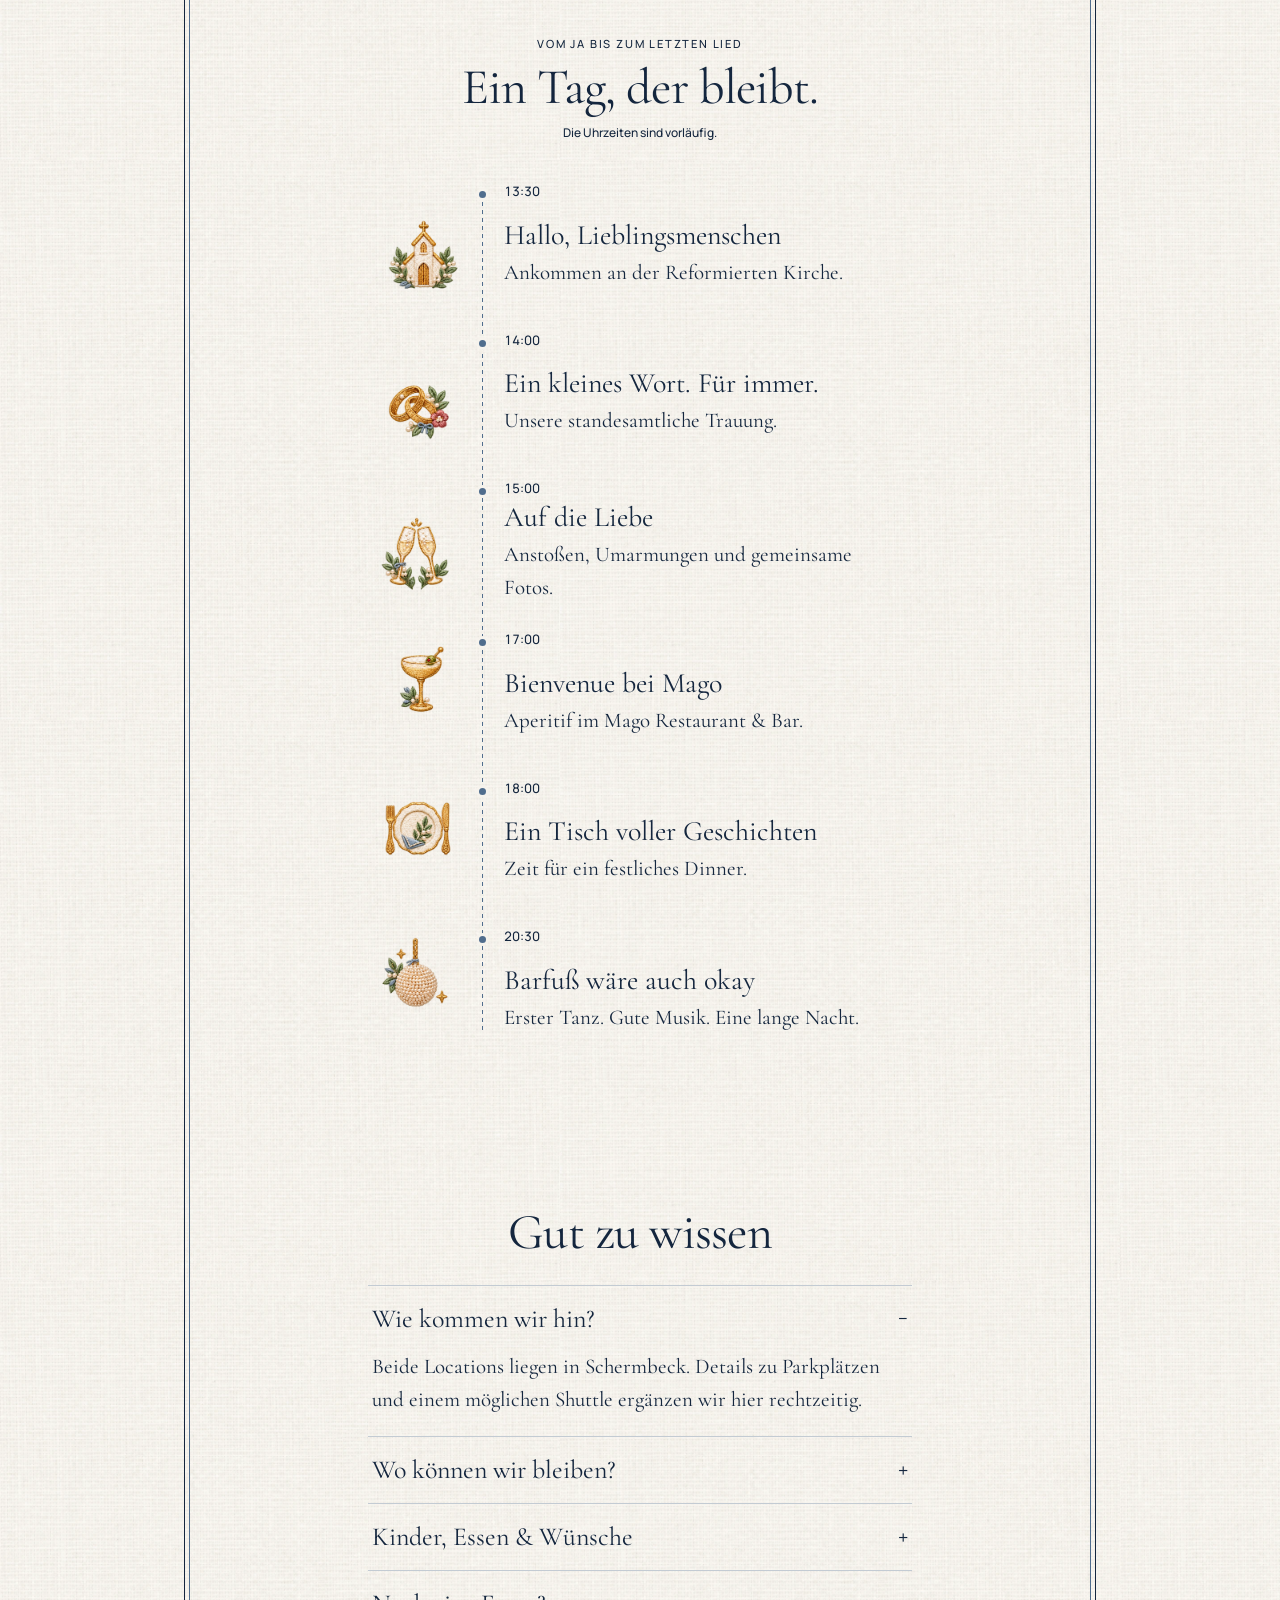
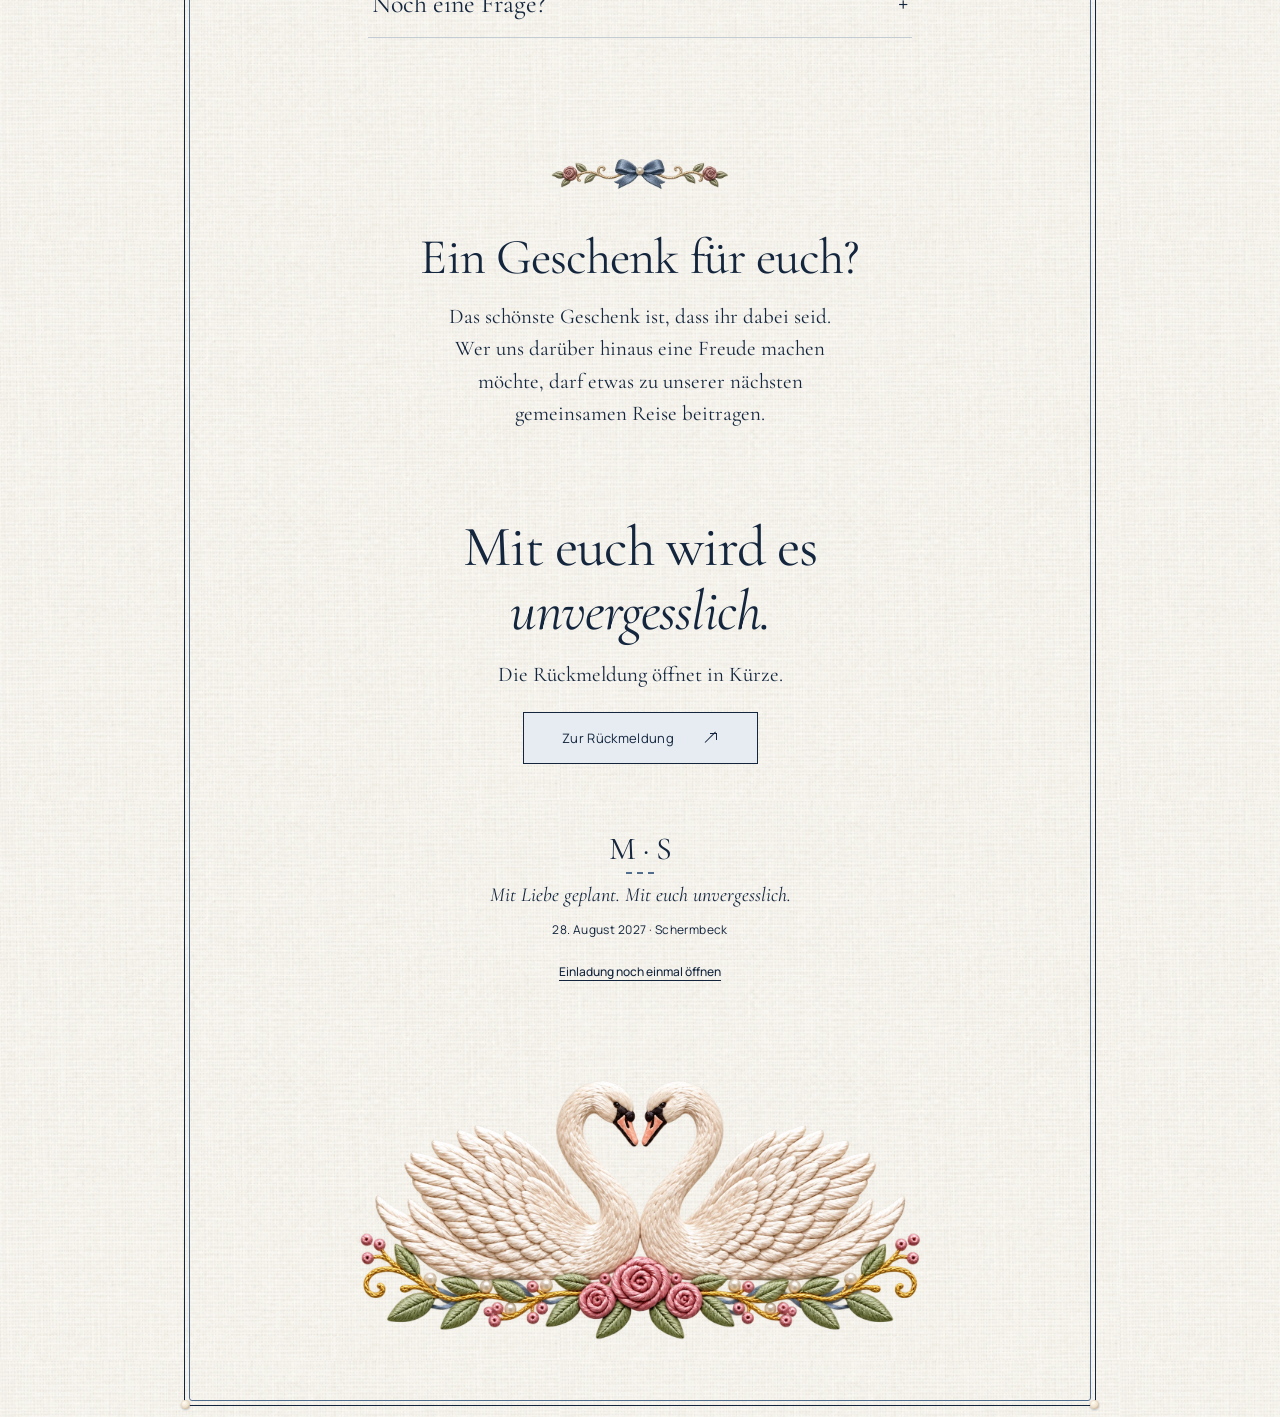
==== commit e2c3dca1: "Simplify the invitation opening to names and date" ====
--- a/index.html
+++ b/index.html
@@ -35,16 +35,13 @@
   </div>
   <main id="einladung">
     <section class="hero" aria-labelledby="hero-title">
-      <picture class="hero-art"><source media="(min-width:701px)" srcset="assets/loom/opener-blue-desktop.webp" width="1448" height="1086"><img class="garden-frame" src="assets/loom/opener-blue.webp" alt="" width="1024" height="1536" fetchpriority="high"></picture>
       <img class="hero-curtain" src="assets/loom/curtain-navy.webp" alt="" width="632" height="1839" fetchpriority="high">
       <img class="hero-curtain hero-curtain-right" src="assets/loom/curtain-navy.webp" alt="" width="632" height="1839">
       <div class="hero-copy">
         <h1 id="hero-title" tabindex="-1"><span data-name="0">Marie</span><em>&amp;</em><span data-name="1">Simon</span></h1>
         <p class="hero-date" data-bind="dateLabel">28. August 2027</p>
-        <p class="hero-place" data-bind="region">Schermbeck</p>
       </div>
       <a class="hero-discover" href="#willkommen">Unsere Einladung entdecken <span aria-hidden="true">↓</span></a>
-
     </section>
 
   <header class="site-header">
--- a/style.css
+++ b/style.css
@@ -49,11 +49,28 @@
 .invitation-border > span:nth-child(even) { right: -4px; }
 
 /* Each illustration has one place in the invitation; all artwork keeps its proportions. */
-.hero{position:relative;width:100%;margin:auto;padding-bottom:55px;text-align:center;background:transparent}.hero-art{display:block;aspect-ratio:2/3}.garden-frame{width:100%;height:100%;object-fit:contain}.hero-copy{position:absolute;top:12%;left:23%;width:54%;z-index:2}.hero h1{display:flex;flex-direction:column;gap:0;font:62px/1.04 var(--serif);letter-spacing:-.5px}.hero h1 em{font:42px/1 var(--serif);margin:7px 0}.hero-date{font-size:21px;letter-spacing:1.5px;margin-top:24px}.hero-place{font:8px var(--sans);letter-spacing:2px;text-transform:uppercase;margin-top:12px}.hero-discover{position:absolute;bottom:5px;left:0;right:0;display:flex;flex-direction:column;gap:5px;align-items:center;font:8px var(--sans);letter-spacing:.5px}.hero-discover span{font-size:20px}.opening-running .hero-copy{animation:soft-arrive 1.6s ease both}.site-header{display:flex;align-items:center;justify-content:space-between;gap:20px;padding:20px 35px;border:0;background:transparent}.brand{font:24px var(--serif)}.site-header nav{display:flex;gap:27px;font:9px var(--sans);letter-spacing:.5px}.nav-rsvp{border:0;border-bottom:1px solid var(--line);background:none;padding:8px 0;display:flex;align-items:center;gap:13px;font:9px var(--sans)}
-/* Reveal the chapel from the original composition and hang the detailed fabric separately. */
-.garden-frame {
-  clip-path: polygon(20% 47%, 80% 47%, 80% 50%, 100% 50%, 100% 100%, 0 100%, 0 50%, 20% 50%);
-}
+.hero {
+  --curtain-drop: 77cqw;
+  position: relative;
+  display: grid;
+  align-content: center;
+  min-height: calc(var(--curtain-drop) + 3.5rem);
+  padding-block: 2rem 3.5rem;
+  text-align: center;
+}
+
+.hero-copy {
+  position: relative;
+  width: 60%;
+  margin-inline: auto;
+  z-index: 2;
+}
+
+.hero h1{display:flex;flex-direction:column;gap:0;font:62px/1.04 var(--serif);letter-spacing:-.5px}
+.hero h1 em{font:42px/1 var(--serif);margin:7px 0}
+.hero-date{font-size:21px;letter-spacing:1.5px;margin-top:24px}
+.opening-running .hero-copy{animation:soft-arrive 1.6s ease both}
+.site-header{display:flex;align-items:center;justify-content:space-between;gap:20px;padding:20px 35px;border:0;background:transparent}.brand{font:24px var(--serif)}.site-header nav{display:flex;gap:27px;font:9px var(--sans);letter-spacing:.5px}.nav-rsvp{border:0;border-bottom:1px solid var(--line);background:none;padding:8px 0;display:flex;align-items:center;gap:13px;font:9px var(--sans)}
 
 .hero-curtain {
   position: absolute;
@@ -61,7 +78,7 @@
   top: -10px;
   left: calc(var(--border-inset) + 5px - var(--sheet-gutter));
   width: 29cqw;
-  height: 77cqw;
+  height: var(--curtain-drop);
   max-width: none;
   object-fit: contain;
   object-position: left top;
@@ -86,17 +103,23 @@
 }
 
 .hero-discover {
+  position: absolute;
+  bottom: 5px;
   left: 50%;
-  right: auto;
+  display: flex;
+  flex-direction: column;
+  align-items: center;
+  gap: 5px;
   width: max-content;
   min-height: 44px;
   padding: 4px 14px;
   transform: translateX(-50%);
   font: 500 .75rem/1.4 var(--sans);
-}
-
-.hero-place {
-  font-size: .625rem;
+  letter-spacing: .5px;
+}
+
+.hero-discover span {
+  font-size: 20px;
 }
 
 #hero-title:focus {
@@ -432,24 +455,18 @@
 .motion-enabled .reveal{opacity:0;transform:translateY(15px);transition:opacity .8s ease,transform .8s ease}.motion-enabled .reveal:focus-within,.motion-enabled .reveal.is-visible{opacity:1;transform:none}@keyframes soft-arrive{from{opacity:.3;transform:translateY(8px)}to{opacity:1;transform:none}}
 
 @media (min-width: 701px) {
-  .hero-art { aspect-ratio: 4 / 3; }
-  .garden-frame {
-    clip-path: polygon(20% 37%, 80% 37%, 80% 63%, 100% 63%, 100% 100%, 0 100%, 0 63%, 20% 63%);
-  }
-  .hero-curtain { width: 27cqw; height: 51cqw; }
-  .hero-copy { top: 8%; left: 18%; width: 64%; }
+  .hero { --curtain-drop: 51cqw; }
+  .hero-curtain { width: 27cqw; }
+  .hero-copy { width: 64%; }
   .hero h1 { flex-direction: row; justify-content: center; align-items: baseline; font-size: clamp(2.4rem, 7.3cqw, 4rem); }
   .hero h1 em { font-size: .7em; margin: 0 .3em; }
   .hero-date { margin-top: 17px; }
-  .hero-place { margin-top: 9px; }
 }
 
 @media (max-width: 700px) {
-  .hero-copy { top: 10.5%; left: 20%; width: 60%; }
   .hero h1 { font-size: clamp(2.125rem, 10.8cqw, 3.875rem); }
   .hero h1 em { font-size: .64em; margin: .13em 0; }
   .hero-date { font-size: clamp(.875rem, 4cqw, 1.125rem); letter-spacing: .06em; margin-top: 12px; }
-  .hero-place { margin-top: 7px; }
   .site-header { display: grid; grid-template-columns: auto 1fr; gap: 0 1rem; }
   .site-header nav { grid-row: 2; grid-column: 1 / -1; justify-content: space-between; }
   .nav-rsvp { justify-self: end; }
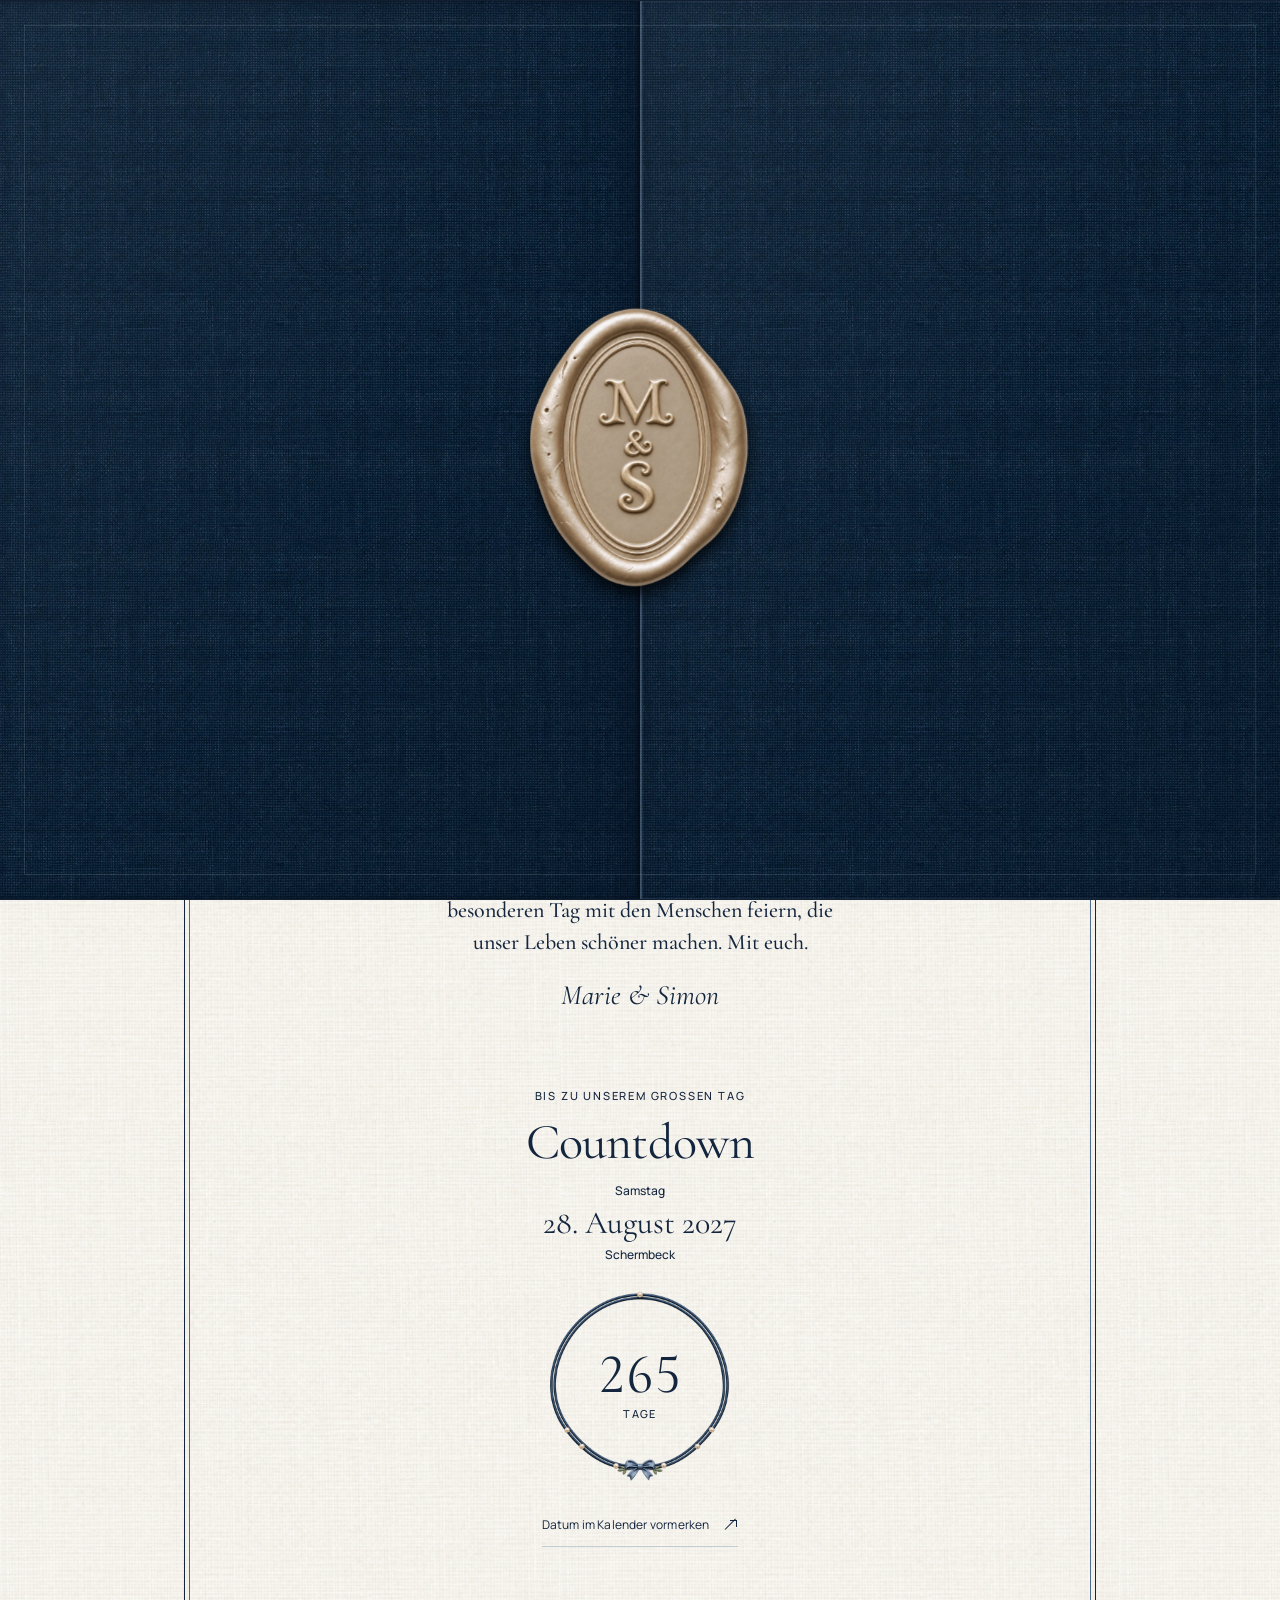
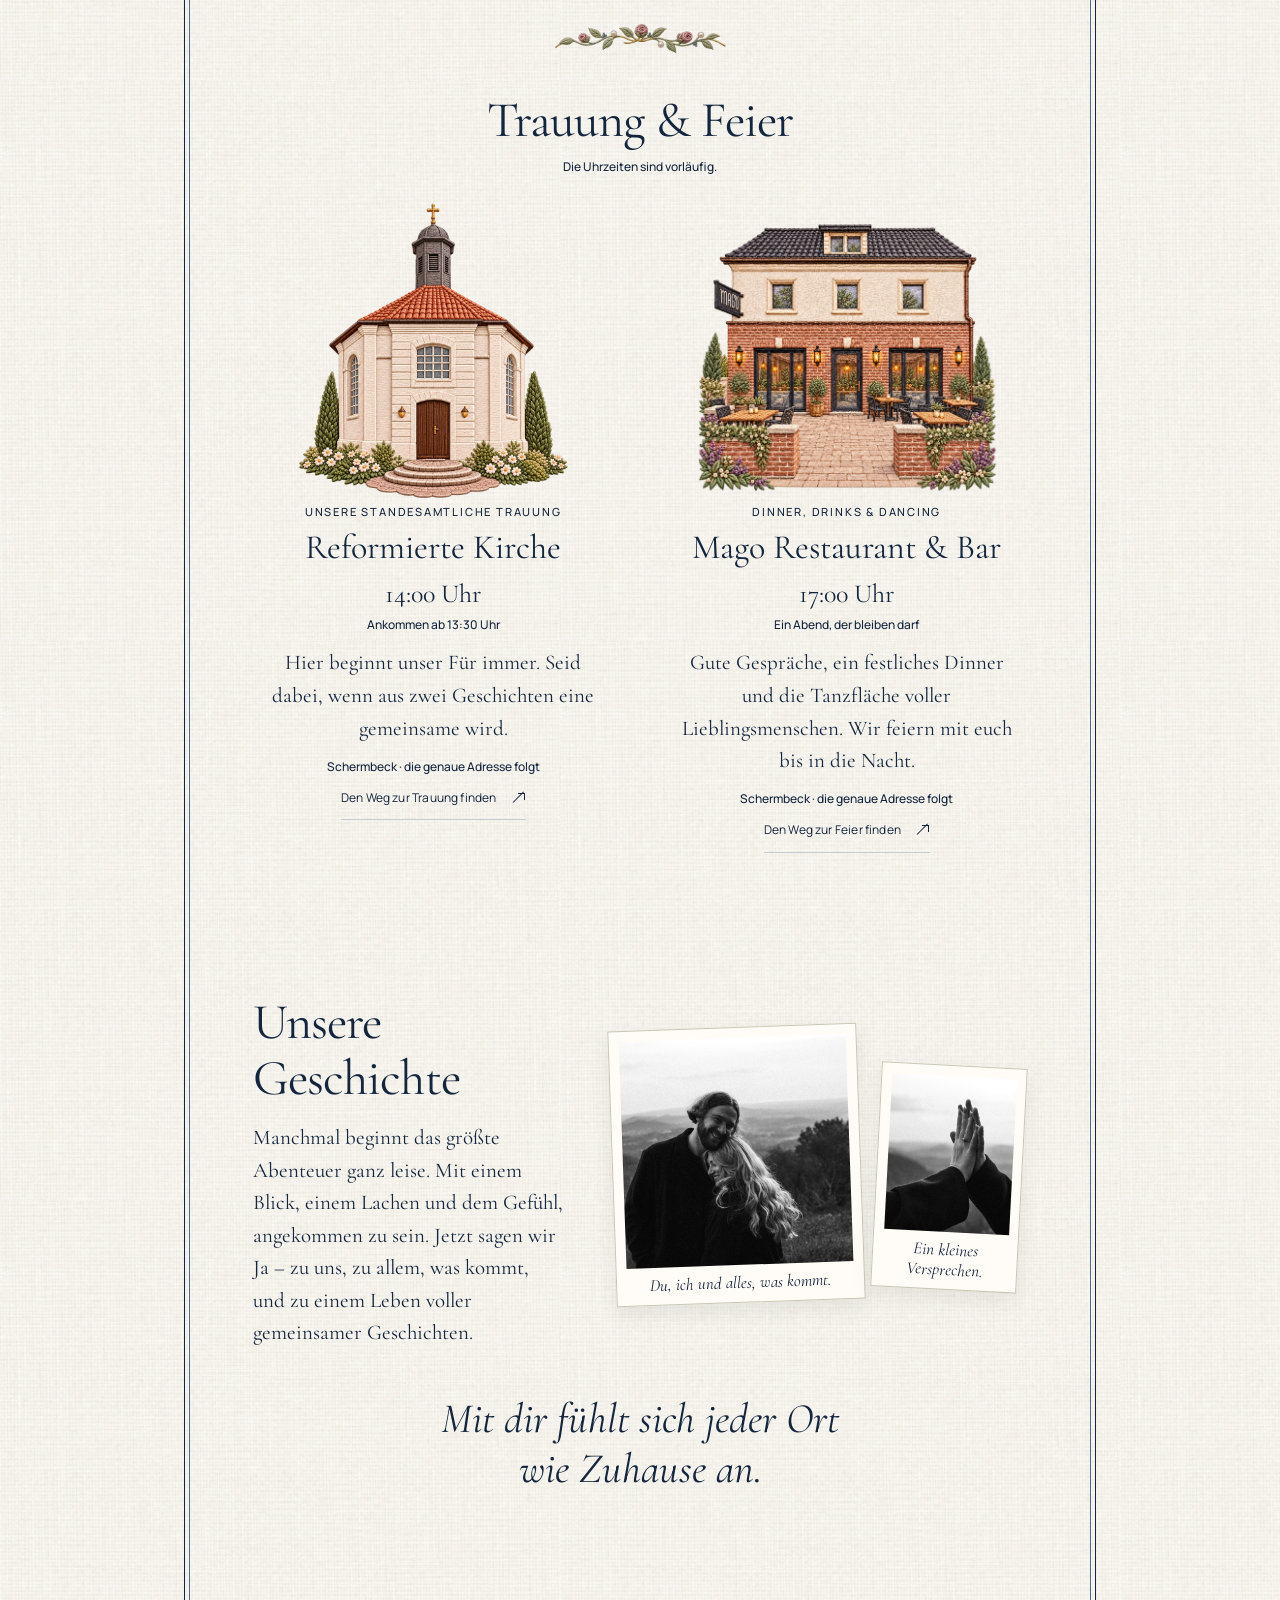
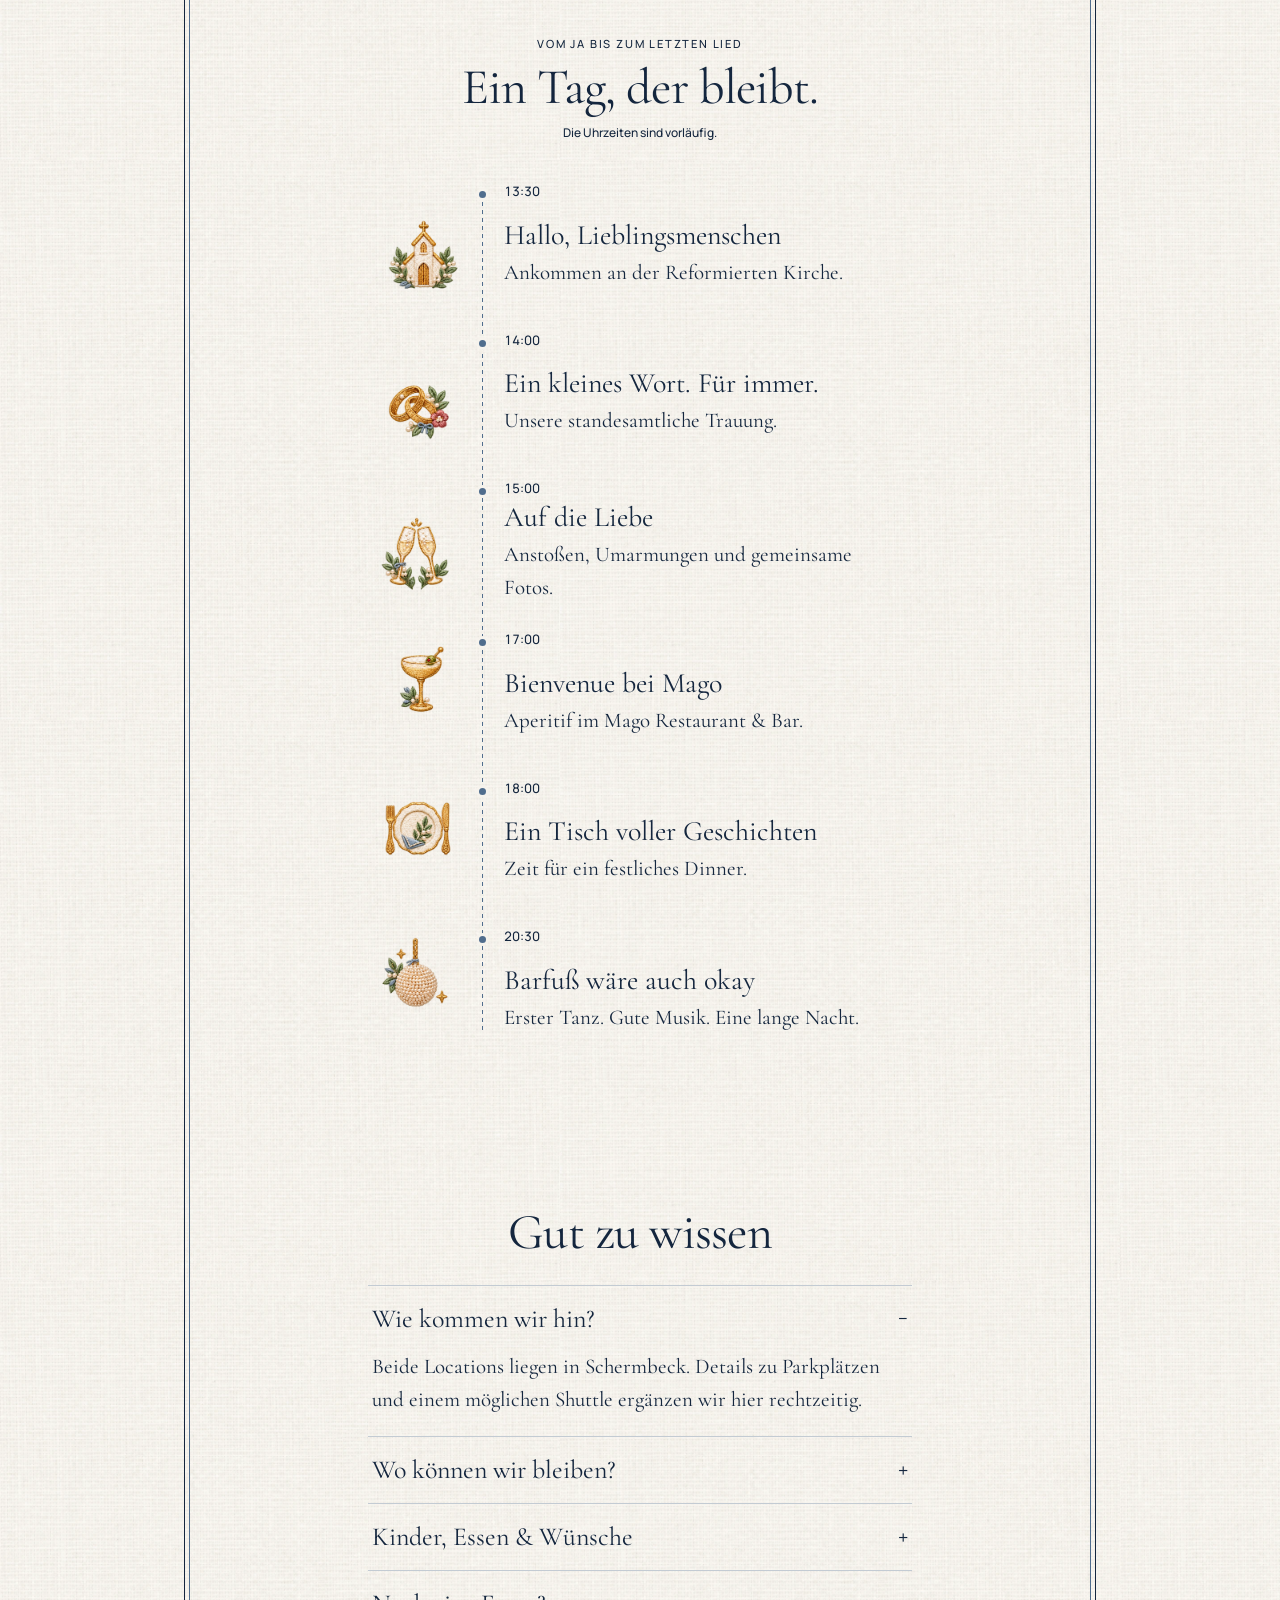
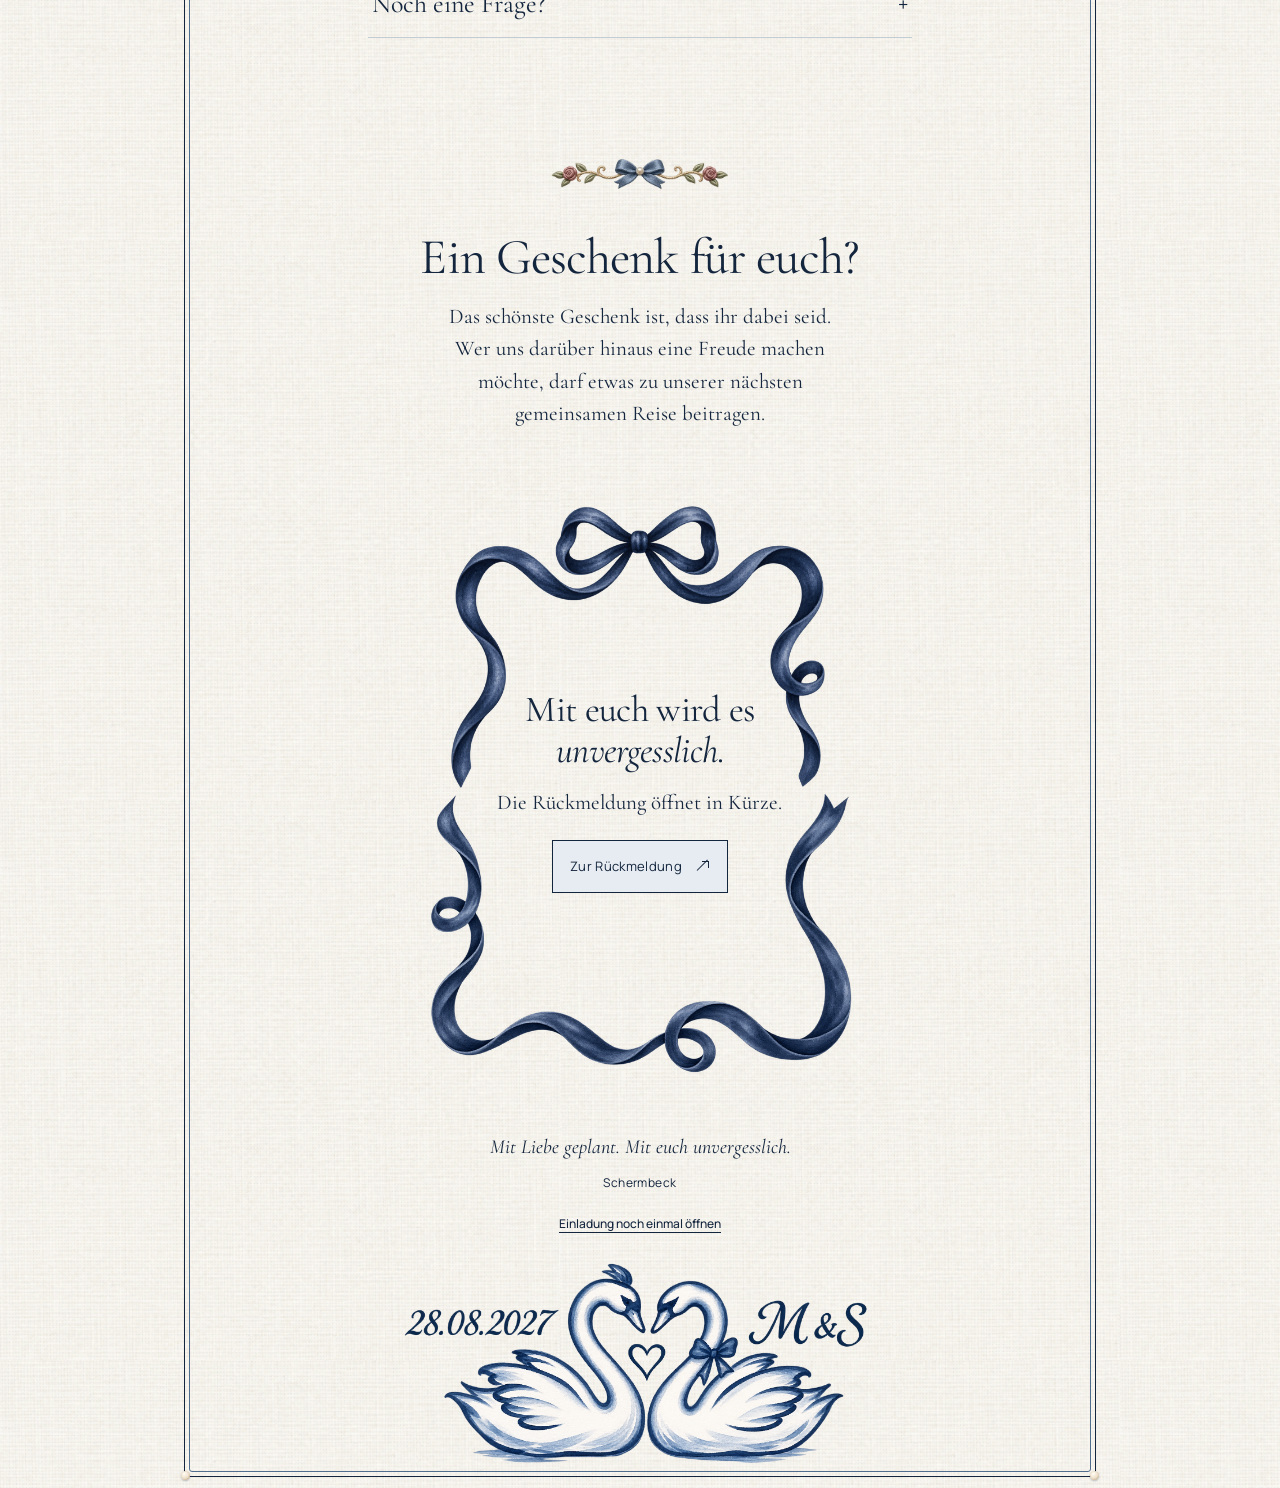
==== commit 81a0f332: "Frame the RSVP with watercolor ribbons and update the swans" ====
--- a/index.html
+++ b/index.html
@@ -38,10 +38,13 @@
       <img class="hero-curtain" src="assets/loom/curtain-navy.webp" alt="" width="632" height="1839" fetchpriority="high">
       <img class="hero-curtain hero-curtain-right" src="assets/loom/curtain-navy.webp" alt="" width="632" height="1839">
       <div class="hero-copy">
-        <h1 id="hero-title" tabindex="-1"><span data-name="0">Marie</span><em>&amp;</em><span data-name="1">Simon</span></h1>
+        <h1 id="hero-title" tabindex="-1">
+          <img class="hero-lettering" src="assets/art/hero-lettering.webp" alt="Wir heiraten. Marie &amp; Simon. 28. August 2027." width="752" height="902" fetchpriority="high" data-names="Marie &amp; Simon" data-date="2027-08-28" data-date-label="28. August 2027" hidden>
+          <span class="hero-title-text"><span data-name="0">Marie</span><em>&amp;</em><span data-name="1">Simon</span></span>
+        </h1>
         <p class="hero-date" data-bind="dateLabel">28. August 2027</p>
       </div>
-      <a class="hero-discover" href="#willkommen">Unsere Einladung entdecken <span aria-hidden="true">↓</span></a>
+      <a class="hero-discover" href="#willkommen" aria-label="Unsere Einladung entdecken"><span aria-hidden="true">↓</span></a>
     </section>
 
   <header class="site-header">
@@ -129,14 +132,27 @@
     </section>
 
     <section class="rsvp-section section-pad" id="rueckmeldung" aria-labelledby="rsvp-title">
-
-      <h2 id="rsvp-title" class="reveal">Mit euch wird es<br><em>unvergesslich.</em></h2>
-      <p class="reveal" id="rsvp-intro">Lasst uns bis zum <span data-bind="rsvpDeadline"></span> wissen, ob wir mit euch feiern dürfen.</p>
-      <p class="reveal" id="rsvp-availability" hidden>Die Rückmeldung öffnet in Kürze.</p>
-      <button class="primary-button reveal" data-rsvp>Zur Rückmeldung <span aria-hidden="true">↗︎</span></button>
+      <div class="rsvp-frame">
+        <img class="rsvp-ribbon rsvp-ribbon-top" src="assets/art/rsvp-ribbon-top.webp" alt="" width="768" height="512" loading="lazy">
+        <img class="rsvp-ribbon rsvp-ribbon-bottom" src="assets/art/rsvp-ribbon-bottom.webp" alt="" width="768" height="512" loading="lazy">
+        <div class="rsvp-copy reveal">
+          <h2 id="rsvp-title">Mit euch wird es<br><em>unvergesslich.</em></h2>
+          <p id="rsvp-intro">Lasst uns bis zum <span data-bind="rsvpDeadline"></span> wissen, ob wir mit euch feiern dürfen.</p>
+          <p id="rsvp-availability" hidden>Die Rückmeldung öffnet in Kürze.</p>
+          <button class="primary-button" data-rsvp>Zur Rückmeldung <span aria-hidden="true">↗︎</span></button>
+        </div>
+      </div>
     </section>
   </main>
-  <footer><a class="footer-monogram initials" href="#einladung">M · S</a><p data-bind="footer"></p><span><span data-bind="dateLabel"></span> · <span data-bind="region"></span></span><button class="footer-replay" id="replay">Einladung noch einmal öffnen</button><img class="farewell-art" data-farewell-art src="assets/loom/farewell-swans-blue.webp" alt="Zwei gestickte Schwäne, deren Hälse ein Herz bilden" width="1536" height="1024" loading="lazy"></footer>
+  <footer>
+    <p data-bind="footer"></p>
+    <span><span class="footer-date" hidden><span data-bind="dateLabel"></span> · </span><span data-bind="region"></span></span>
+    <button class="footer-replay" id="replay">Einladung noch einmal öffnen</button>
+    <a class="farewell-link" href="#einladung" aria-label="Zum Anfang der Einladung">
+      <img class="farewell-art" data-farewell-art src="assets/art/farewell-swans-watercolor.webp" alt="Zwei Aquarellschwäne mit Herz, den Initialen M &amp; S und dem Datum 28. August 2027" width="1995" height="699" loading="lazy">
+      <img class="farewell-art farewell-fallback" src="assets/loom/farewell-swans-blue.webp" alt="Zwei gestickte Schwäne, deren Hälse ein Herz bilden" width="1536" height="1024" loading="lazy" hidden>
+    </a>
+  </footer>
   </div>
 
   <dialog id="rsvp-dialog" aria-labelledby="rsvp-dialog-title">
--- a/style.css
+++ b/style.css
@@ -66,9 +66,16 @@
   z-index: 2;
 }
 
-.hero h1{display:flex;flex-direction:column;gap:0;font:62px/1.04 var(--serif);letter-spacing:-.5px}
+.hero h1{font:62px/1.04 var(--serif);letter-spacing:-.5px}
+.hero-title-text{display:flex;flex-direction:column}
 .hero h1 em{font:42px/1 var(--serif);margin:7px 0}
 .hero-date{font-size:21px;letter-spacing:1.5px;margin-top:24px}
+.hero-lettering {
+  width: auto;
+  max-height: clamp(12rem, 70cqw, 23rem);
+  margin-inline: auto;
+  object-fit: contain;
+}
 .opening-running .hero-copy{animation:soft-arrive 1.6s ease both}
 .site-header{display:flex;align-items:center;justify-content:space-between;gap:20px;padding:20px 35px;border:0;background:transparent}.brand{font:24px var(--serif)}.site-header nav{display:flex;gap:27px;font:9px var(--sans);letter-spacing:.5px}.nav-rsvp{border:0;border-bottom:1px solid var(--line);background:none;padding:8px 0;display:flex;align-items:center;gap:13px;font:9px var(--sans)}
 
@@ -106,11 +113,9 @@
   position: absolute;
   bottom: 5px;
   left: 50%;
-  display: flex;
-  flex-direction: column;
-  align-items: center;
-  gap: 5px;
-  width: max-content;
+  display: grid;
+  place-items: center;
+  min-width: 44px;
   min-height: 44px;
   padding: 4px 14px;
   transform: translateX(-50%);
@@ -419,36 +424,47 @@
 details > p { color: var(--ink); padding: 0 .25rem 1.25rem; }
 
 .gift-section { padding-block: 1.75rem 3.25rem; }
-.gift-copy > p, .rsvp-section > p {
+.gift-copy > p, .rsvp-copy > p {
   max-width: 39ch;
   margin: 1rem auto 0;
   color: var(--ink);
 }
 
-.rsvp-section { padding-block: 2rem 2.75rem; }
-.rsvp-section h2 { font-size: clamp(2.4rem, 6.5cqw, 3.625rem); }
+.rsvp-section { padding: 1.25rem 0 2rem; }
+.rsvp-frame {
+  display: grid;
+  grid-template-columns: minmax(0, 1fr);
+  width: min(100%, 27rem);
+  aspect-ratio: 3 / 4;
+  margin-inline: auto;
+  container-type: inline-size;
+}
+
+.rsvp-ribbon, .rsvp-copy { grid-area: 1 / 1; }
+.rsvp-ribbon { width: 100%; height: auto; pointer-events: none; }
+.rsvp-ribbon-top { align-self: start; }
+.rsvp-ribbon-bottom { align-self: end; }
+.rsvp-copy {
+  place-self: center;
+  width: 66%;
+  padding-block: 4rem;
+}
+
+.rsvp-section h2 { font-size: clamp(1.6875rem, 8.5cqw, 2.5rem); }
 .rsvp-section h2 em { font-style: italic; }
-.rsvp-section .primary-button { margin-top: 1.25rem; }
+.rsvp-section .primary-button {
+  min-width: 0;
+  gap: 14px;
+  margin-top: 1.25rem;
+  padding-inline: clamp(.75rem, 4cqw, 1.5rem);
+}
 
 footer { text-align: center; padding: 1rem 0 0; }
-.footer-monogram {
-  position: relative;
-  display: inline-flex;
-  align-items: center;
-  min-height: 44px;
-  font-size: 2rem;
-}
-
-.footer-monogram::after {
-  content: "";
-  position: absolute;
-  inset: auto calc(50% - .9rem) 0;
-  border-bottom: 2px dashed var(--smoke);
-}
 footer > p { font-size: 1.25rem; padding-inline: 1rem; font-style: italic; margin-top: .35rem; }
 footer > span { display: block; font: .75rem var(--sans); letter-spacing: .035em; margin-top: .65rem; }
 .footer-replay { margin: .75rem auto 0; color: var(--ink); border: 0; background: none; text-decoration: underline; text-underline-offset: 4px; }
-.farewell-art { width: min(92%, 36rem); height: auto; margin: 1rem auto 0; }
+.farewell-link { display: block; width: min(96%, 36rem); margin: 1rem auto 0; }
+.farewell-art { width: 100%; height: auto; }
 
 /* Dialogs and editing retain their existing functions. */
 dialog{width:550px;max-width:calc(100% - 32px);max-height:90svh;padding:42px;border:1px solid var(--line);background:var(--paper);color:var(--ink);overflow:auto;box-shadow:0 25px 90px #14263e35}dialog::backdrop{background:#14263e78;backdrop-filter:blur(7px)}.dialog-close{position:absolute;top:10px;right:15px;border:0;background:none;font-size:29px;line-height:1;padding:8px;min-width:44px;min-height:44px}dialog h2{font-size:clamp(2rem, 7vw, 2.5rem);margin:0 30px 16px}form{display:grid;gap:20px}label{display:flex;flex-direction:column;gap:7px;font:13px/1.65 var(--sans)}input,textarea{width:100%;background:#fffcf6;border:1px solid var(--line);padding:11px;font:16px var(--sans);border-radius:0}input::placeholder,textarea::placeholder{color:var(--ink);opacity:.7}fieldset{border:0;padding:0;margin:0}legend{font:13px var(--sans);margin-bottom:10px}.radio-label{display:flex;flex-direction:row;align-items:center;margin:10px 0;font-size:13px;min-height:36px}.radio-label input{width:auto;accent-color:var(--ink)}.form-row{display:grid;grid-template-columns:1fr 1fr;gap:18px}.form-note,#rsvp-result{font:13px/1.6 var(--sans);color:var(--ink)}#rsvp-note:not(:last-child){margin-bottom:1rem}#photo-dialog{width:auto;max-width:90vw;padding:28px}#large-photo{max-height:78svh;width:auto;height:auto}.editor-bar{position:fixed;bottom:15px;left:15px;right:15px;z-index:30;display:flex;justify-content:space-between;align-items:center;gap:15px;background:var(--blue-wash);color:var(--ink);border:1px solid var(--line);padding:12px 18px;font:11px var(--sans)}.editor-bar button{background:var(--paper);border:0;padding:8px 12px;font:11px var(--sans)}.editor-note{font:11px/1.8 var(--sans);color:var(--ink);margin:15px 0 25px}.image-input small{font-size:10px;color:var(--ink)}#export-html{margin-top:25px}.noscript-note{text-align:center;padding:20px}
@@ -458,7 +474,8 @@
   .hero { --curtain-drop: 51cqw; }
   .hero-curtain { width: 27cqw; }
   .hero-copy { width: 64%; }
-  .hero h1 { flex-direction: row; justify-content: center; align-items: baseline; font-size: clamp(2.4rem, 7.3cqw, 4rem); }
+  .hero h1 { font-size: clamp(2.4rem, 7.3cqw, 4rem); }
+  .hero-title-text { flex-direction: row; justify-content: center; align-items: baseline; }
   .hero h1 em { font-size: .7em; margin: 0 .3em; }
   .hero-date { margin-top: 17px; }
 }
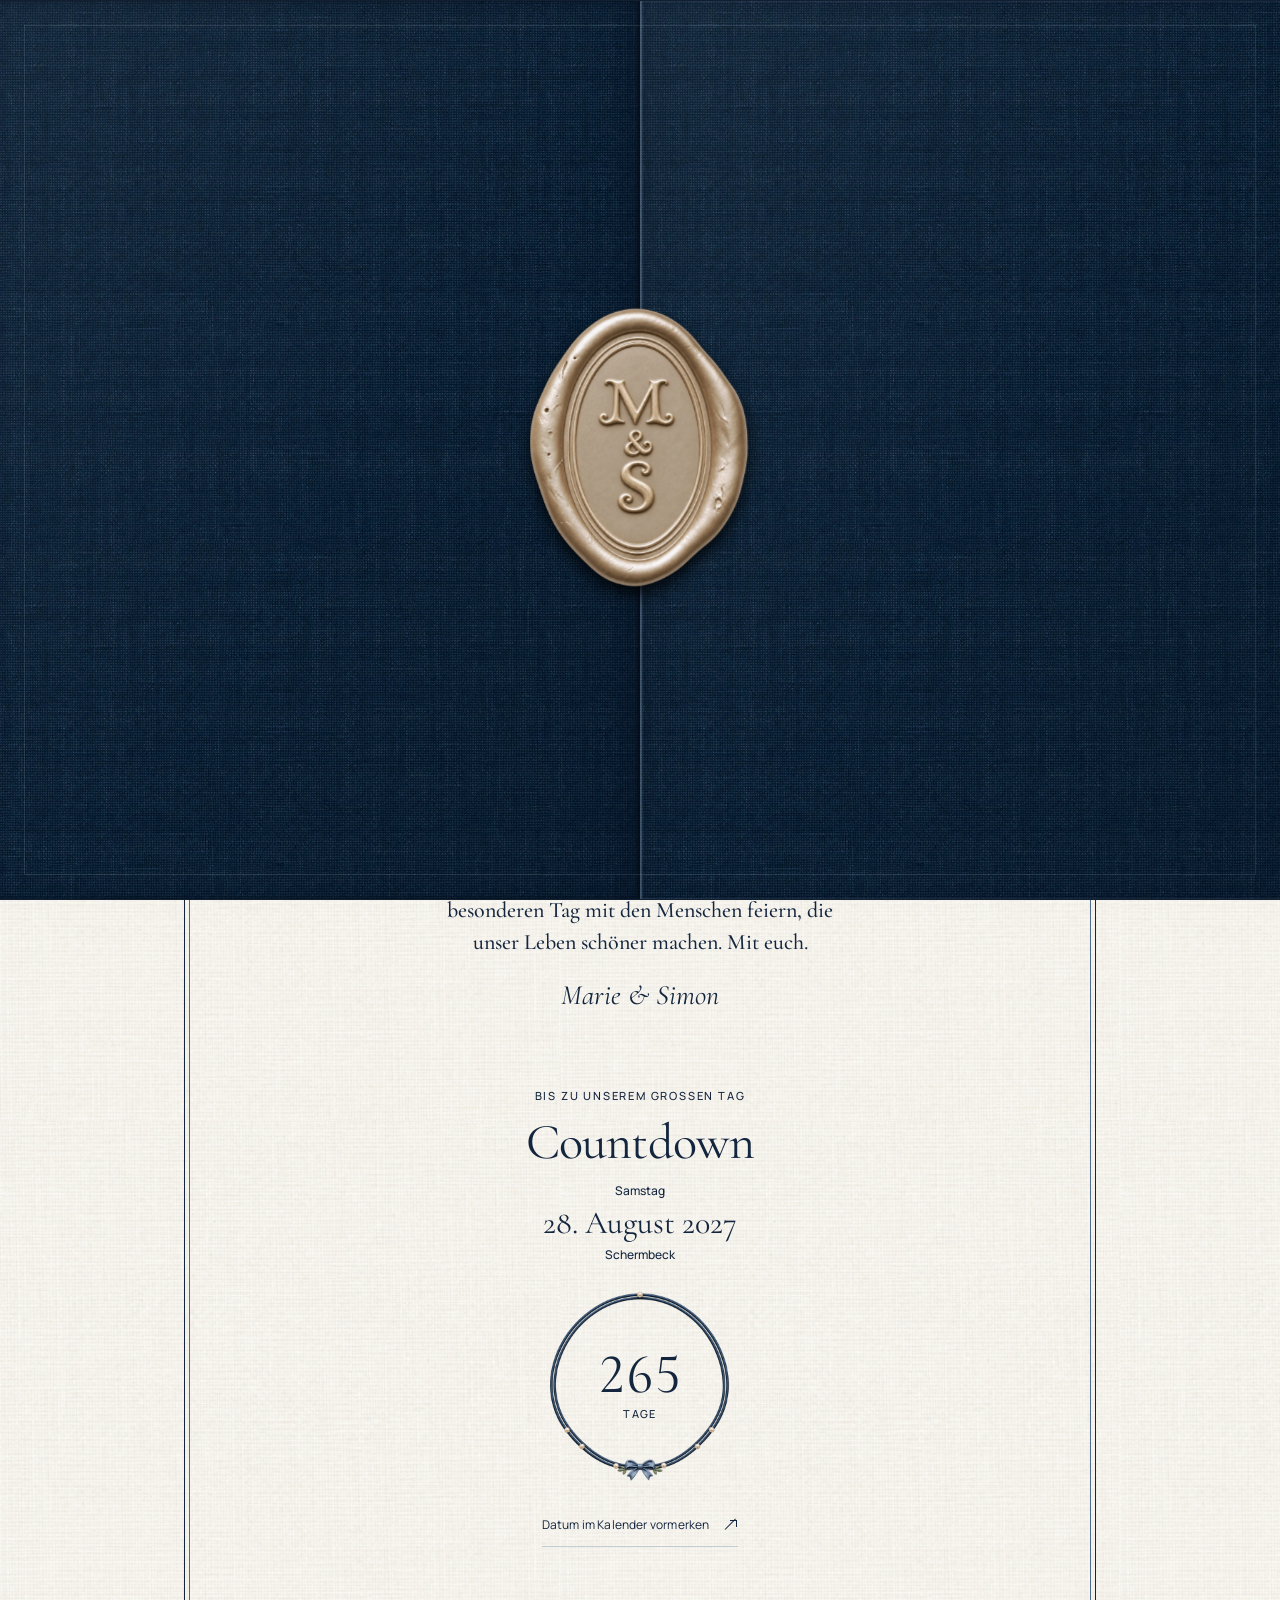
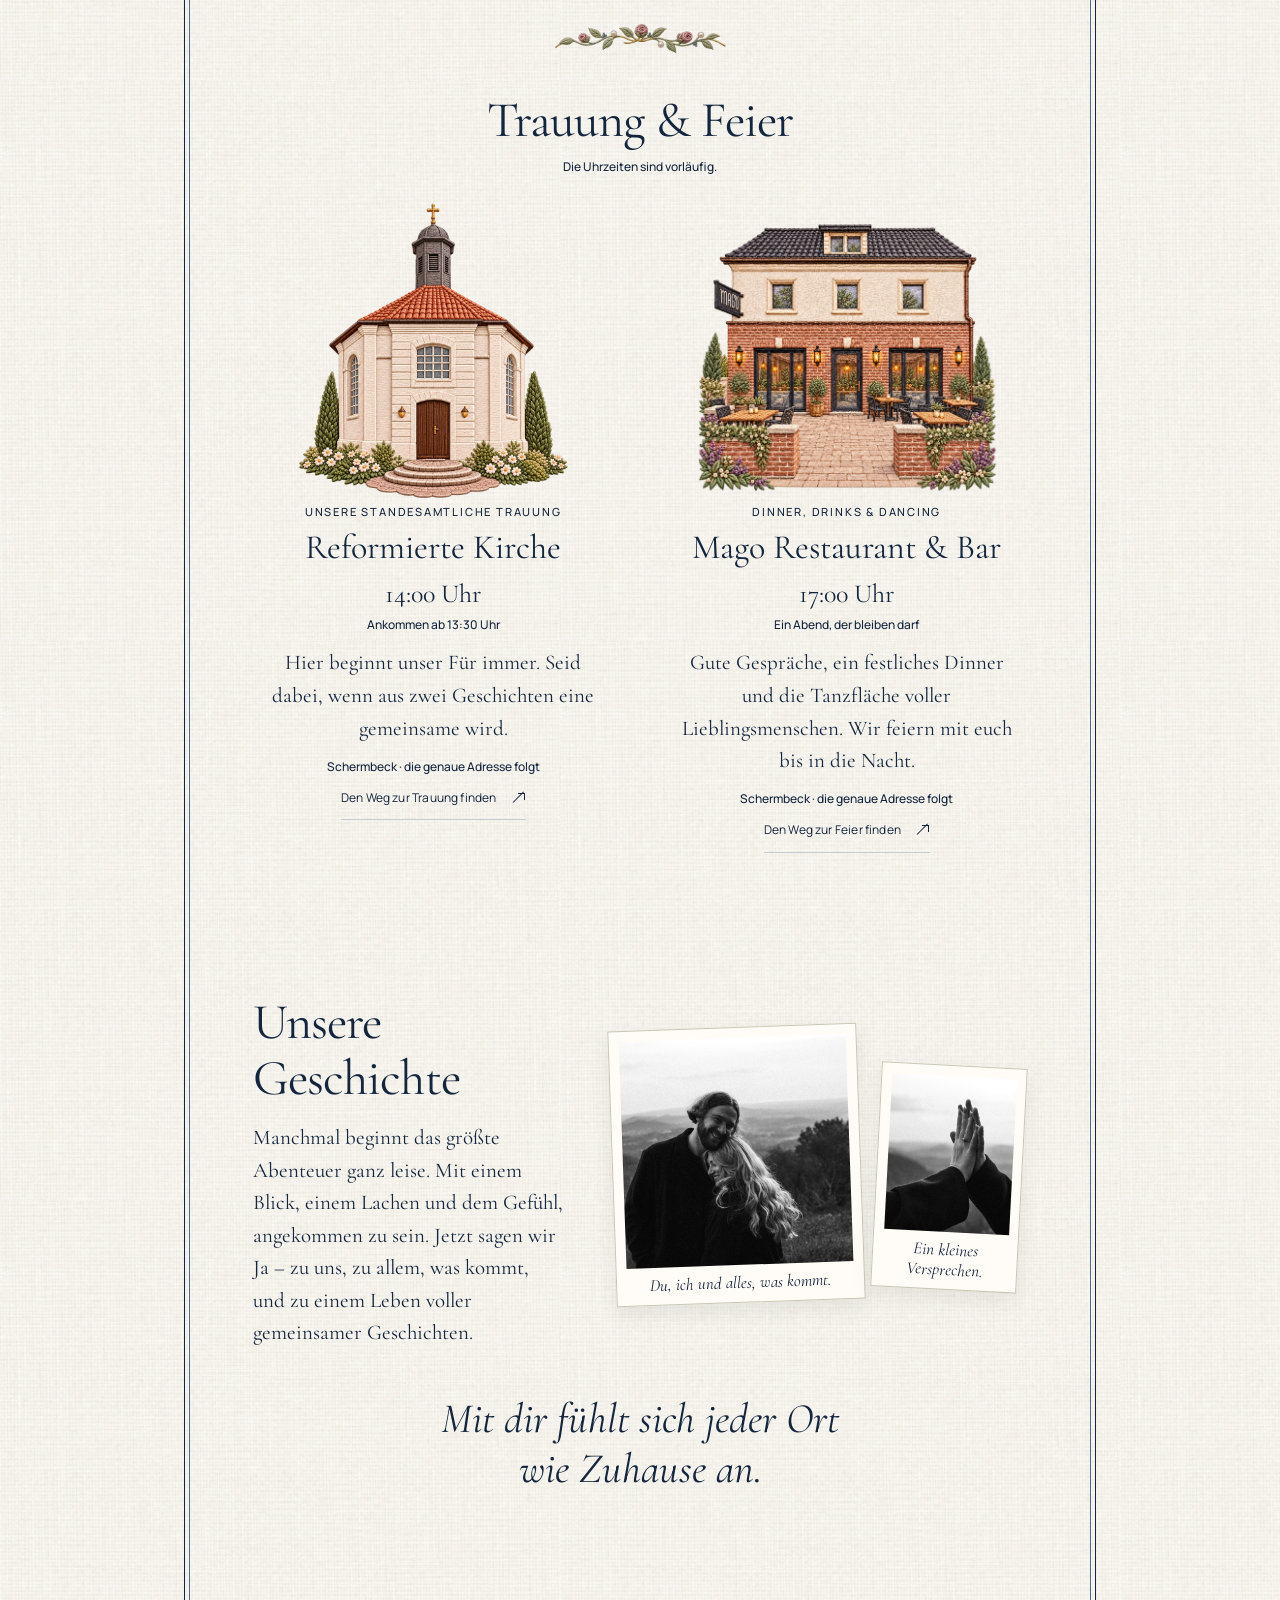
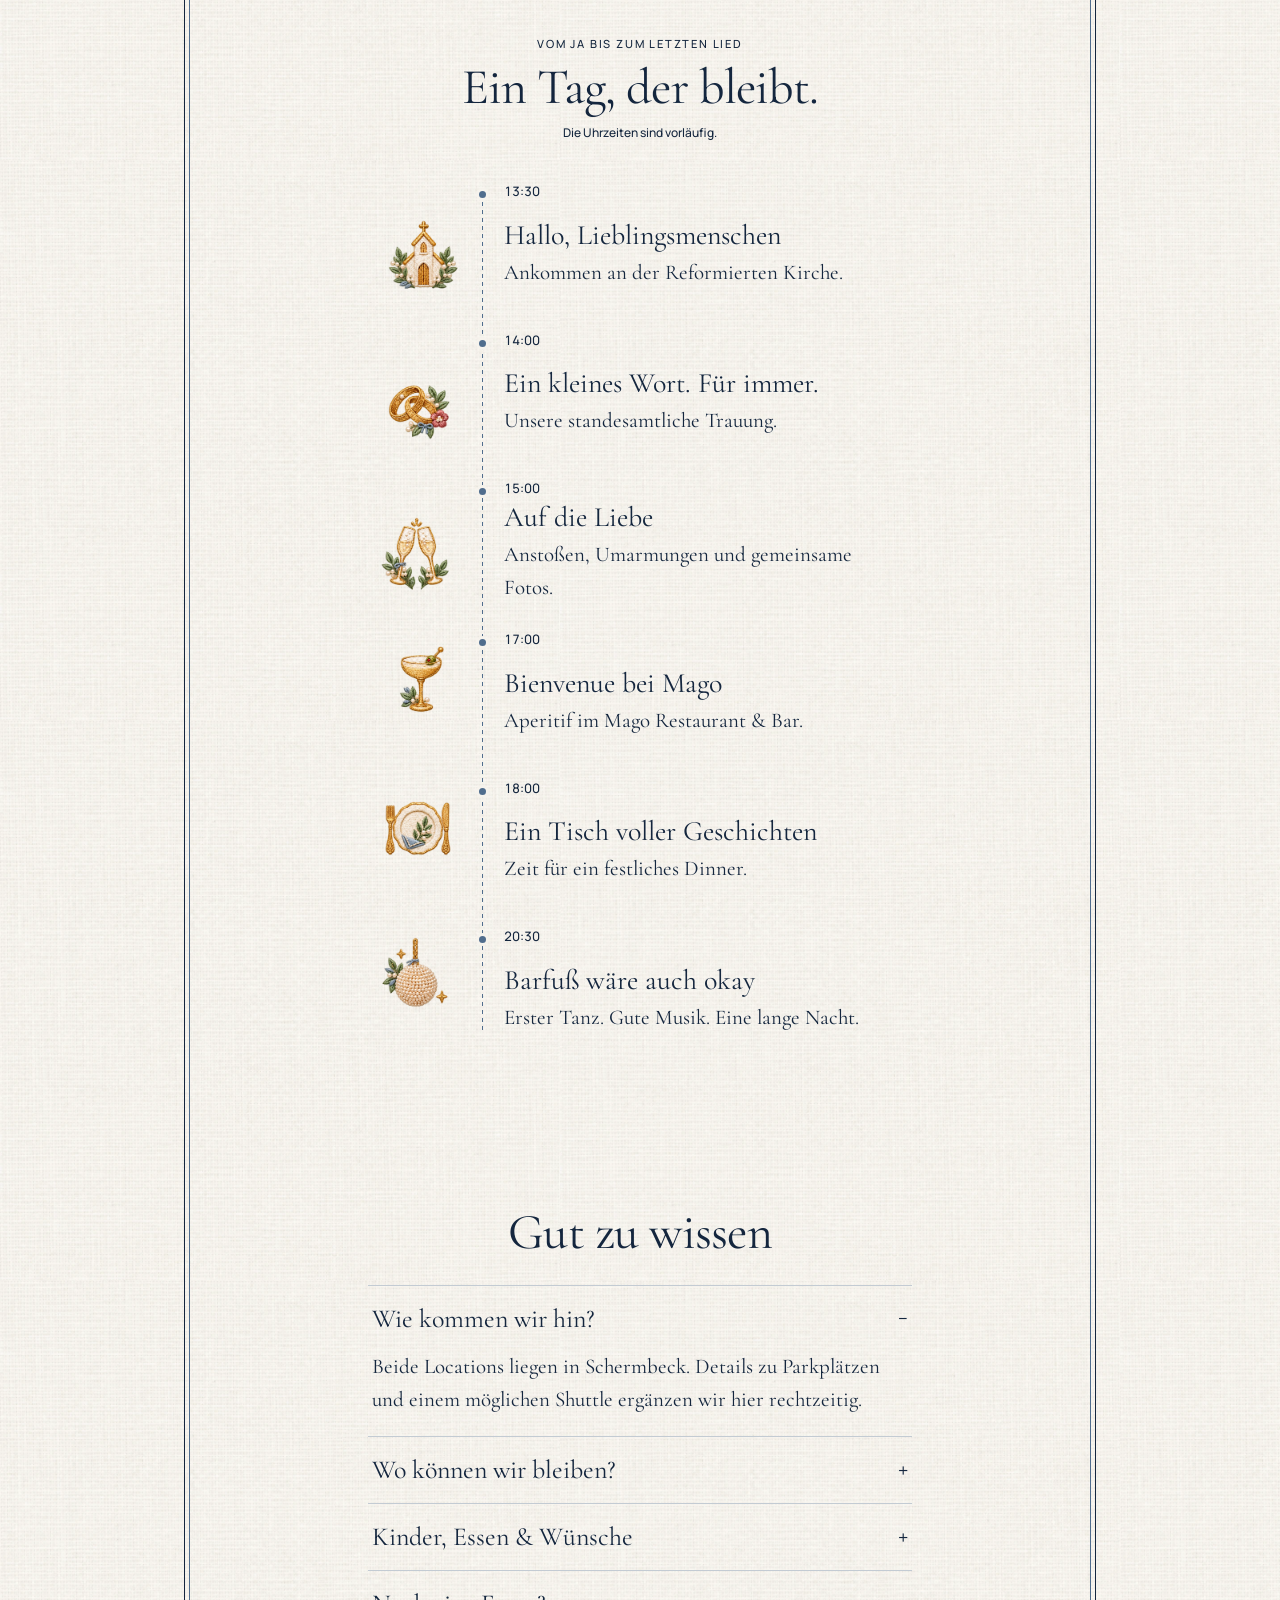
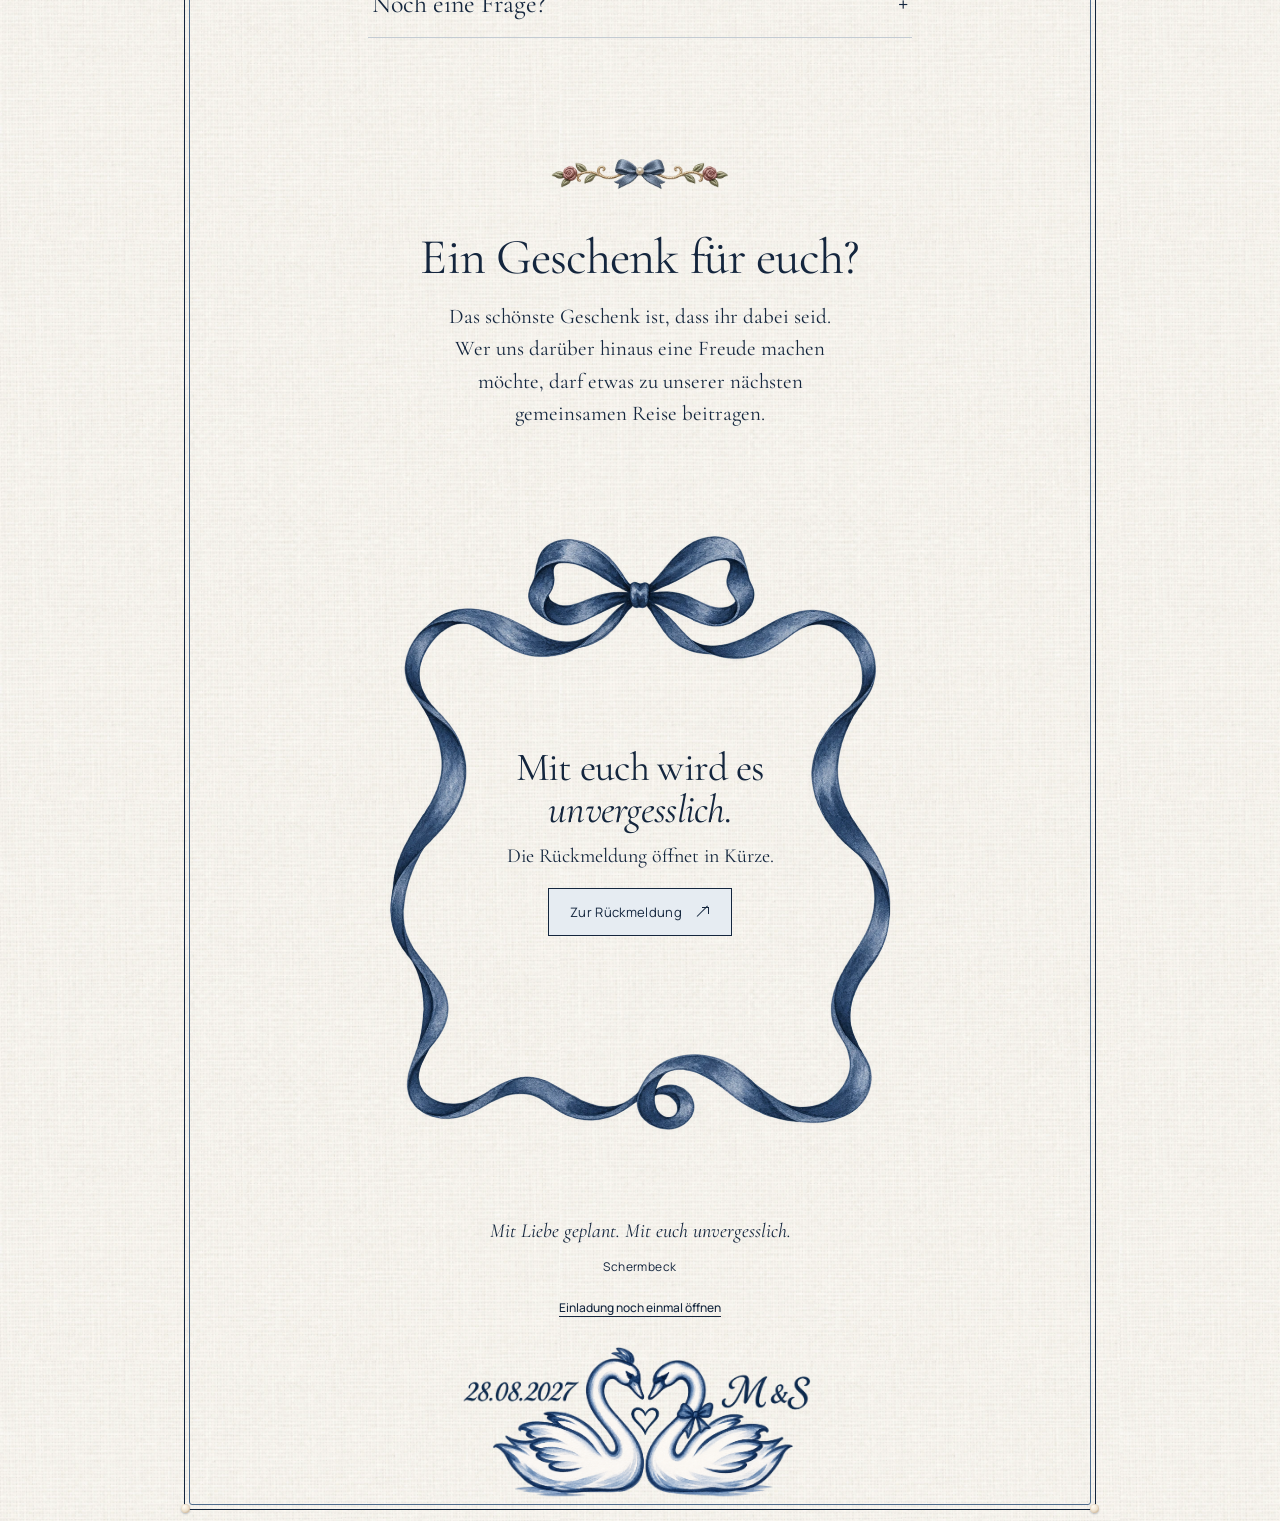
==== commit 855d7667: "Give the RSVP a single watercolor frame and scale down the swans" ====
--- a/index.html
+++ b/index.html
@@ -133,8 +133,7 @@
 
     <section class="rsvp-section section-pad" id="rueckmeldung" aria-labelledby="rsvp-title">
       <div class="rsvp-frame">
-        <img class="rsvp-ribbon rsvp-ribbon-top" src="assets/art/rsvp-ribbon-top.webp" alt="" width="768" height="512" loading="lazy">
-        <img class="rsvp-ribbon rsvp-ribbon-bottom" src="assets/art/rsvp-ribbon-bottom.webp" alt="" width="768" height="512" loading="lazy">
+        <img class="rsvp-ribbon" src="assets/art/rsvp-ribbon-frame.webp" alt="" width="1040" height="1300" loading="lazy">
         <div class="rsvp-copy reveal">
           <h2 id="rsvp-title">Mit euch wird es<br><em>unvergesslich.</em></h2>
           <p id="rsvp-intro">Lasst uns bis zum <span data-bind="rsvpDeadline"></span> wissen, ob wir mit euch feiern dürfen.</p>
--- a/style.css
+++ b/style.css
@@ -424,38 +424,56 @@
 details > p { color: var(--ink); padding: 0 .25rem 1.25rem; }
 
 .gift-section { padding-block: 1.75rem 3.25rem; }
-.gift-copy > p, .rsvp-copy > p {
+.gift-copy > p {
   max-width: 39ch;
   margin: 1rem auto 0;
   color: var(--ink);
 }
 
-.rsvp-section { padding: 1.25rem 0 2rem; }
+.rsvp-section {
+  display: grid;
+  grid-template-columns: minmax(0, 1fr);
+  justify-items: center;
+  padding: 1.25rem 0 2rem;
+}
+
 .rsvp-frame {
   display: grid;
   grid-template-columns: minmax(0, 1fr);
-  width: min(100%, 27rem);
-  aspect-ratio: 3 / 4;
-  margin-inline: auto;
+  width: min(calc(100% + .5rem), 33rem);
   container-type: inline-size;
 }
 
 .rsvp-ribbon, .rsvp-copy { grid-area: 1 / 1; }
-.rsvp-ribbon { width: 100%; height: auto; pointer-events: none; }
-.rsvp-ribbon-top { align-self: start; }
-.rsvp-ribbon-bottom { align-self: end; }
+.rsvp-ribbon {
+  align-self: center;
+  width: 100%;
+  height: auto;
+  pointer-events: none;
+}
+
 .rsvp-copy {
   place-self: center;
-  width: 66%;
-  padding-block: 4rem;
-}
-
-.rsvp-section h2 { font-size: clamp(1.6875rem, 8.5cqw, 2.5rem); }
+  width: min(66%, 19rem);
+  padding-block: 4rem 3rem;
+}
+
+.rsvp-section h2 {
+  font-size: clamp(1.6875rem, 8cqw, 2.5rem);
+  line-height: 1.05;
+}
 .rsvp-section h2 em { font-style: italic; }
+.rsvp-copy > p {
+  margin-top: clamp(.5rem, 2.5cqw, 1rem);
+  font-size: clamp(1rem, 4.5cqw, 1.25rem);
+  line-height: 1.32;
+}
+
 .rsvp-section .primary-button {
   min-width: 0;
   gap: 14px;
-  margin-top: 1.25rem;
+  margin-top: clamp(.65rem, 3.5cqw, 1.25rem);
+  padding-block: .65rem;
   padding-inline: clamp(.75rem, 4cqw, 1.5rem);
 }
 
@@ -463,7 +481,7 @@
 footer > p { font-size: 1.25rem; padding-inline: 1rem; font-style: italic; margin-top: .35rem; }
 footer > span { display: block; font: .75rem var(--sans); letter-spacing: .035em; margin-top: .65rem; }
 .footer-replay { margin: .75rem auto 0; color: var(--ink); border: 0; background: none; text-decoration: underline; text-underline-offset: 4px; }
-.farewell-link { display: block; width: min(96%, 36rem); margin: 1rem auto 0; }
+.farewell-link { display: block; width: min(72%, 27rem); margin: 1rem auto 0; }
 .farewell-art { width: 100%; height: auto; }
 
 /* Dialogs and editing retain their existing functions. */
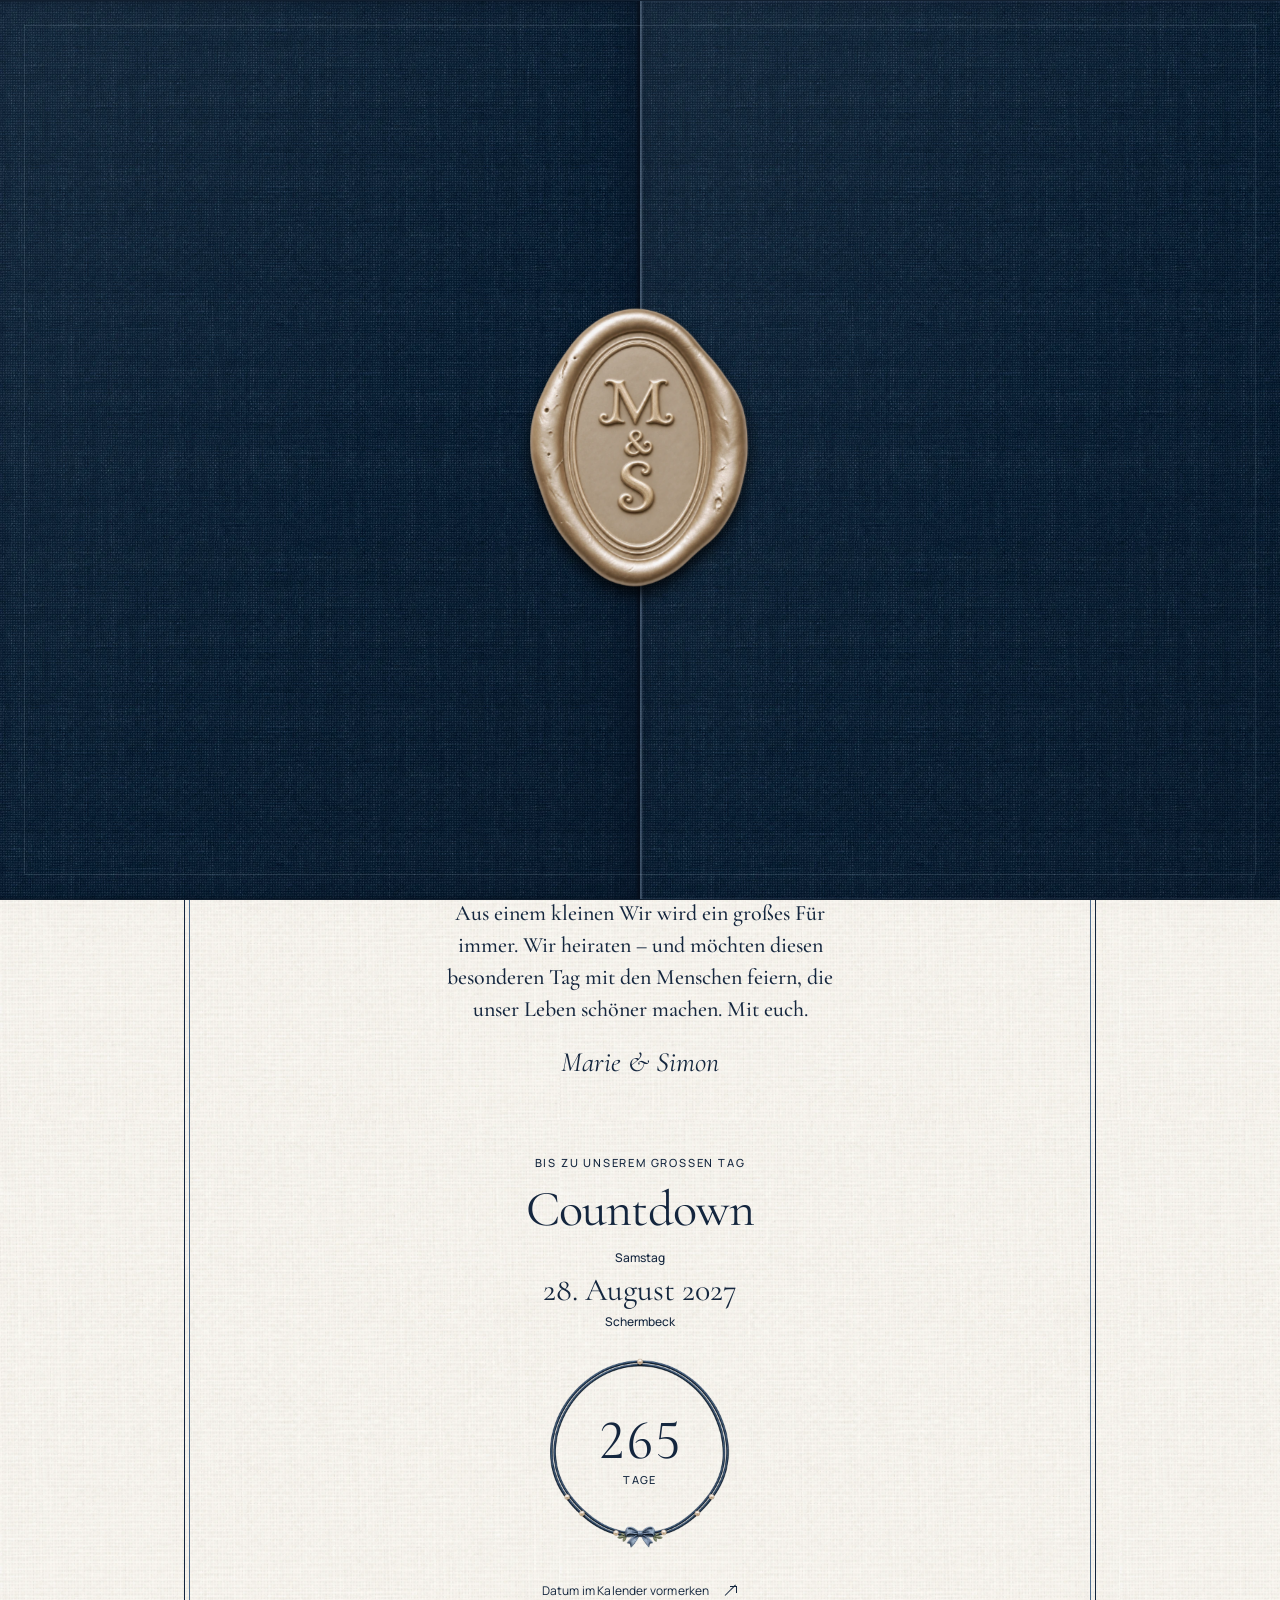
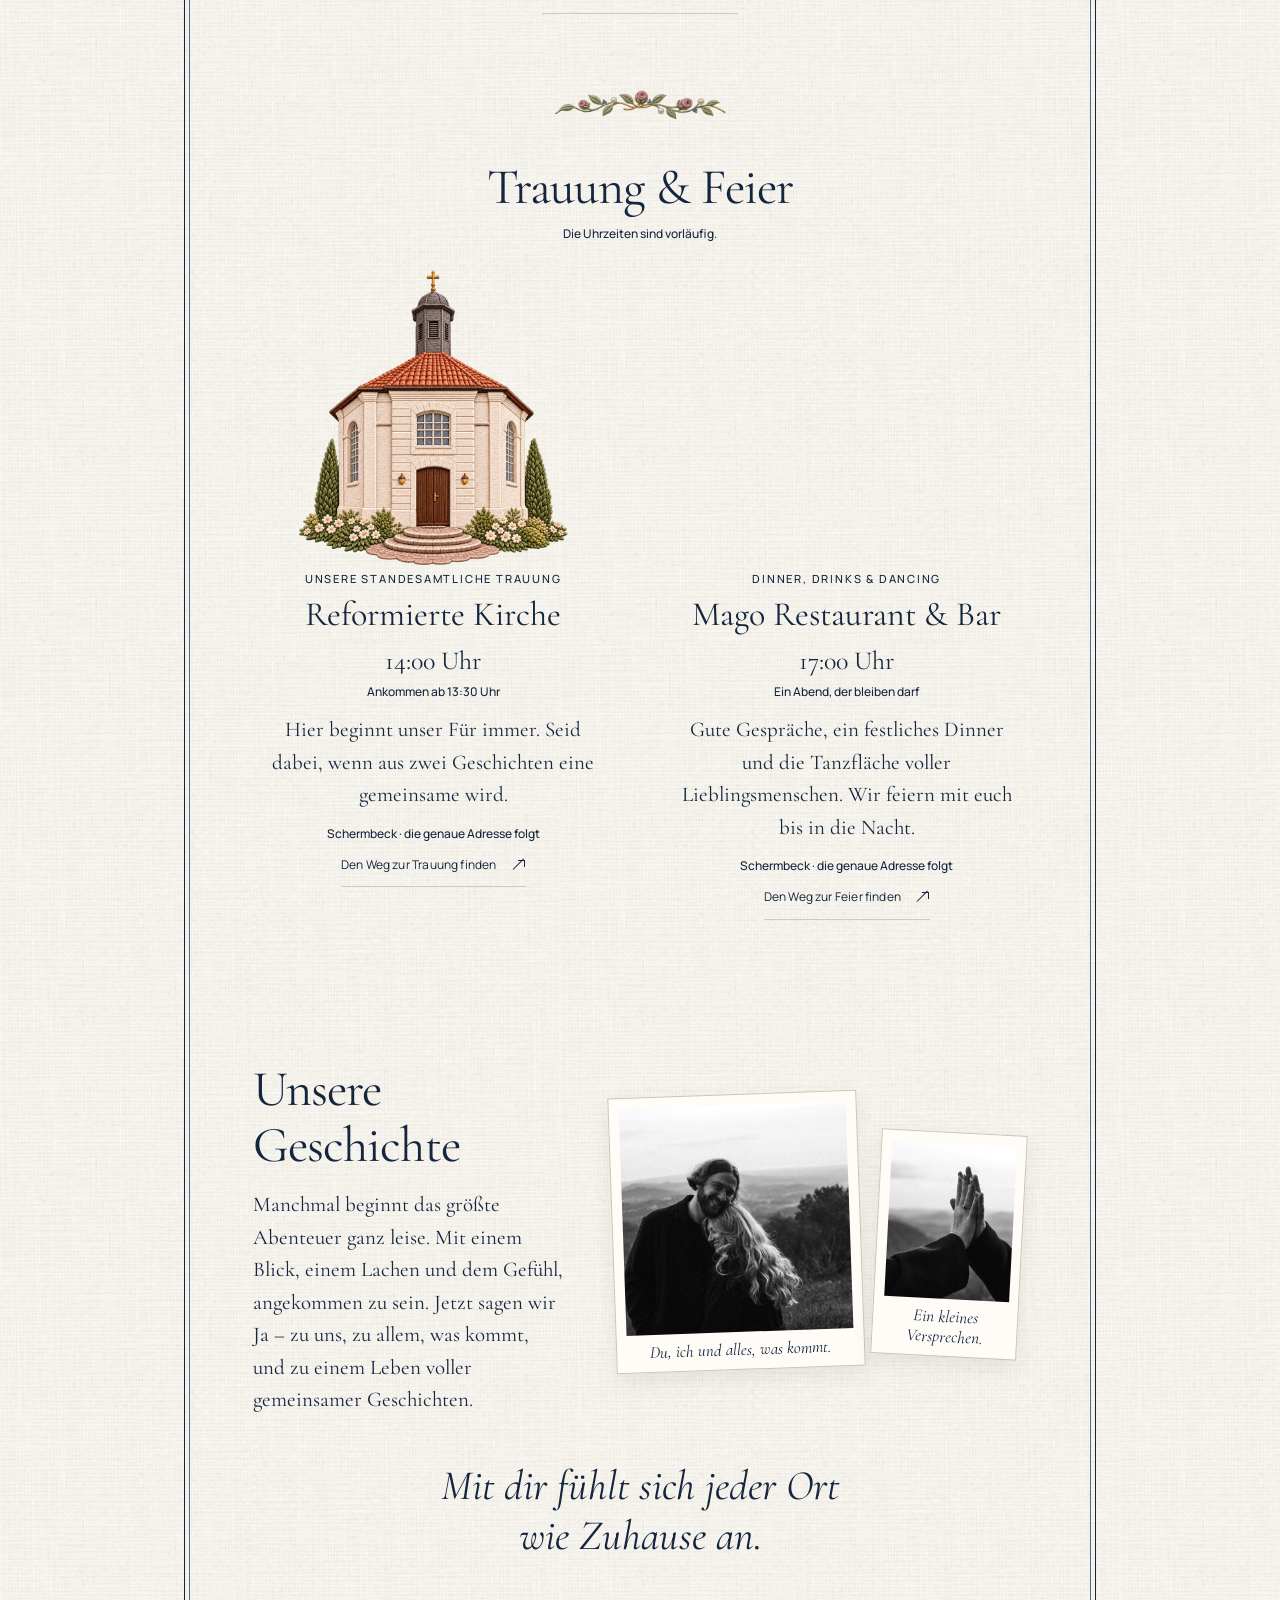
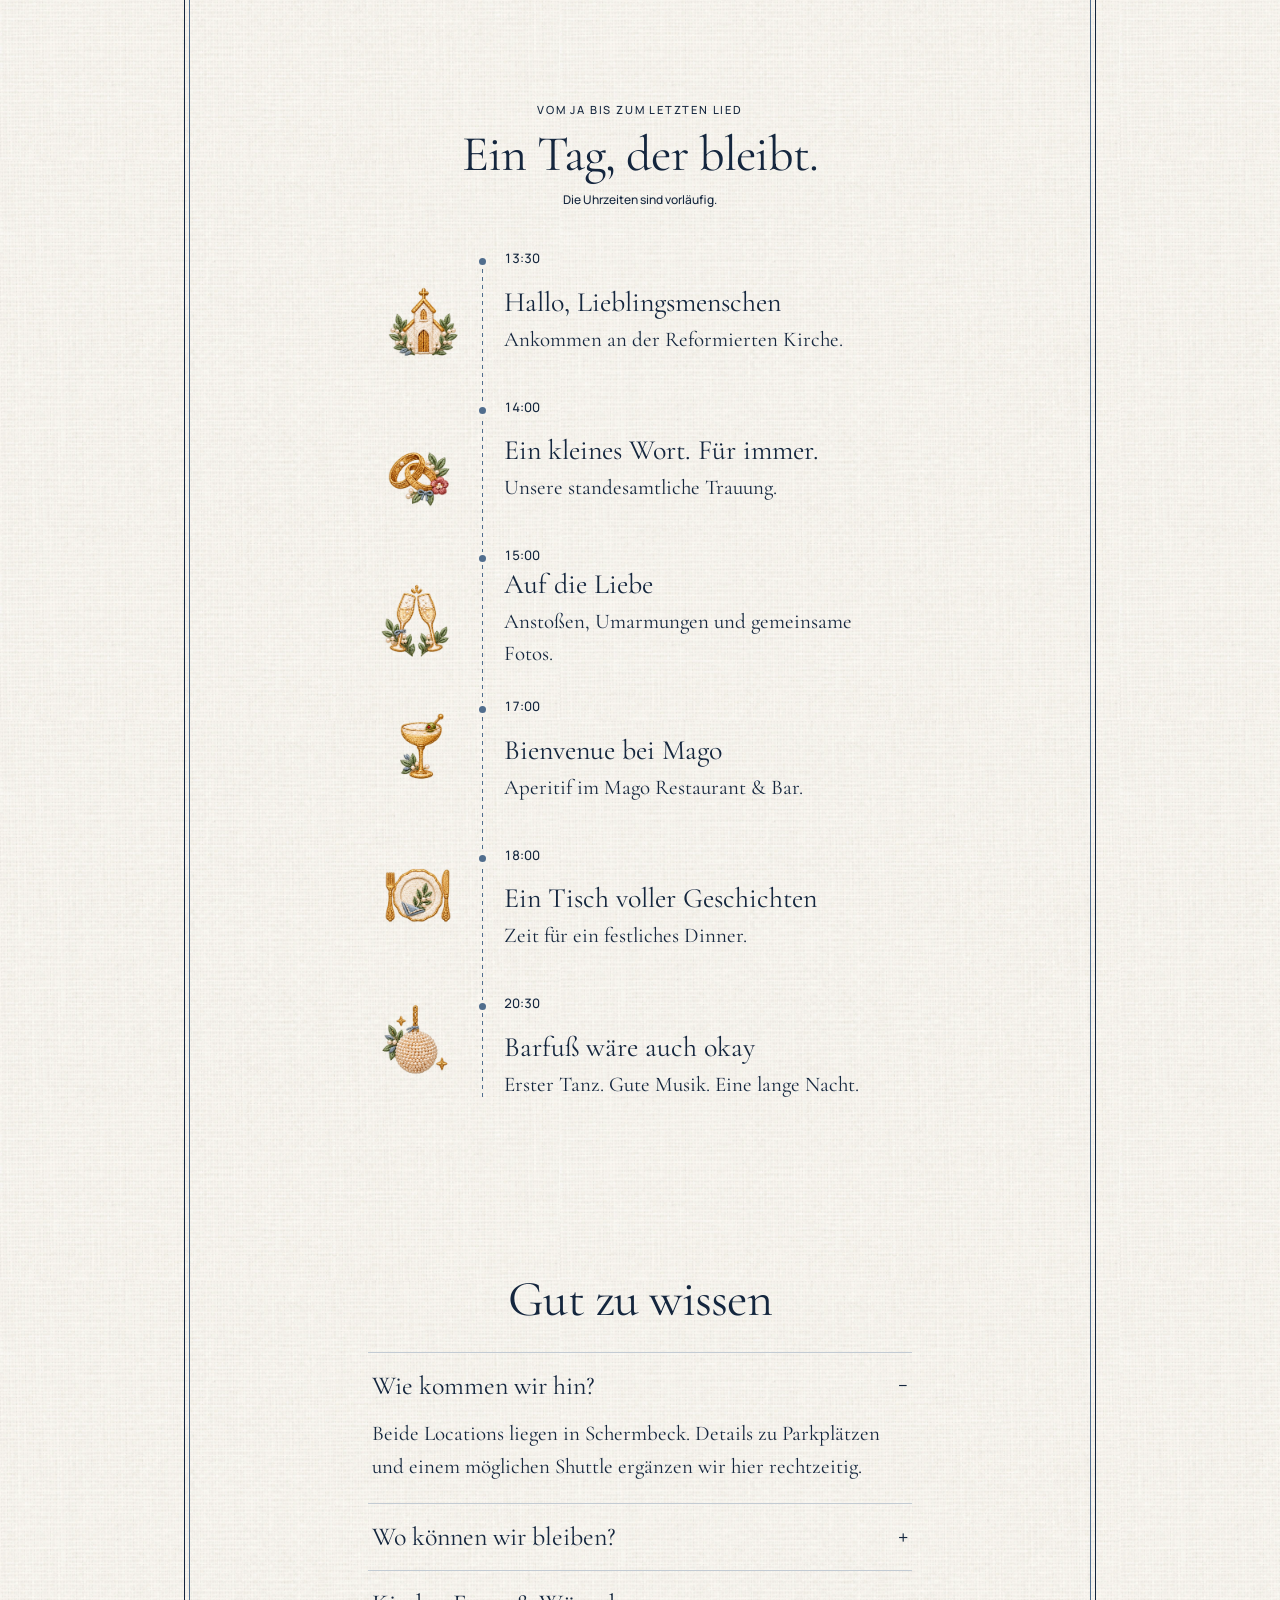
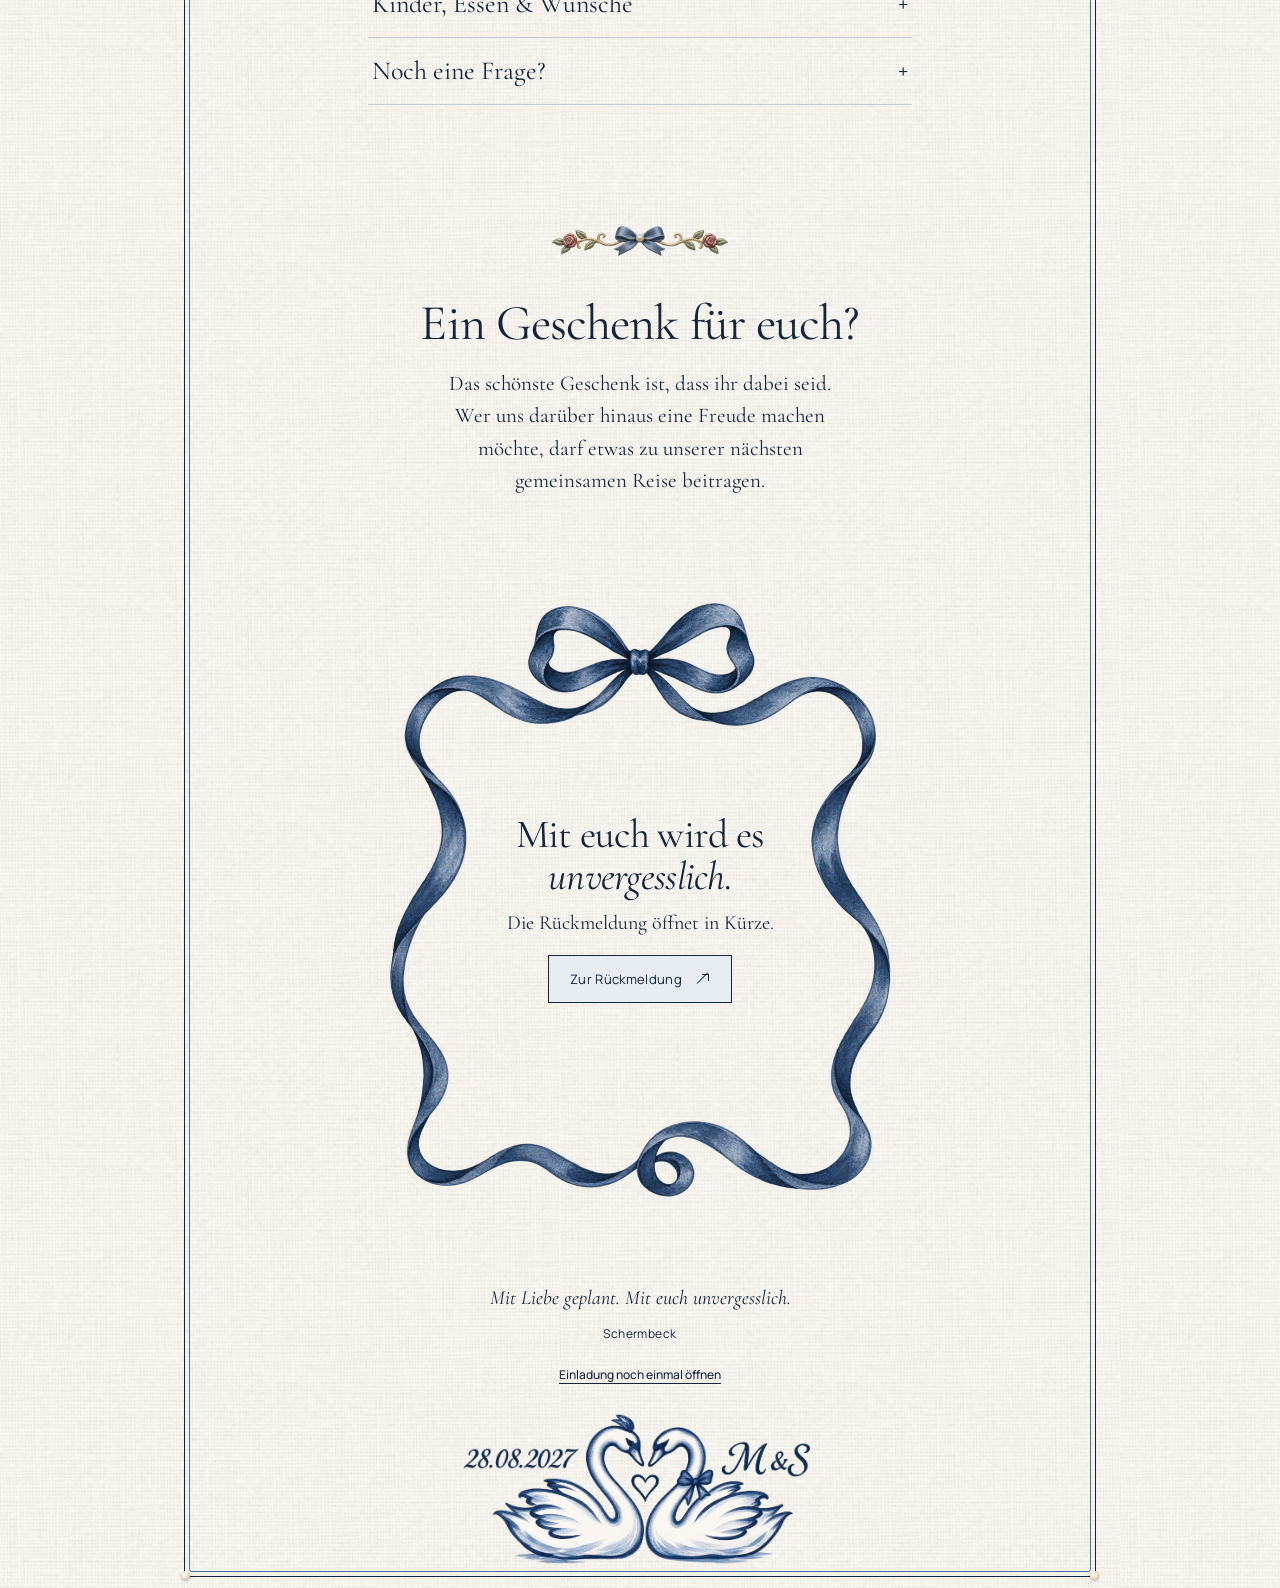
==== commit 3a9fd9d5: "Pair the velvet curtain with the blue watercolor lettering" ====
--- a/index.html
+++ b/index.html
@@ -35,11 +35,10 @@
   </div>
   <main id="einladung">
     <section class="hero" aria-labelledby="hero-title">
-      <img class="hero-curtain" src="assets/loom/curtain-navy.webp" alt="" width="632" height="1839" fetchpriority="high">
-      <img class="hero-curtain hero-curtain-right" src="assets/loom/curtain-navy.webp" alt="" width="632" height="1839">
+      <img class="hero-curtain" src="assets/art/hero-curtain-velvet.webp" alt="" width="1600" height="941" fetchpriority="high">
       <div class="hero-copy">
         <h1 id="hero-title" tabindex="-1">
-          <img class="hero-lettering" src="assets/art/hero-lettering.webp" alt="Wir heiraten. Marie &amp; Simon. 28. August 2027." width="752" height="902" fetchpriority="high" data-names="Marie &amp; Simon" data-date="2027-08-28" data-date-label="28. August 2027" hidden>
+          <img class="hero-lettering" src="assets/art/hero-lettering-blue.webp" alt="Wir heiraten. Marie &amp; Simon. 28. August 2027." width="952" height="1111" fetchpriority="high" data-names="Marie &amp; Simon" data-date="2027-08-28" data-date-label="28. August 2027" hidden>
           <span class="hero-title-text"><span data-name="0">Marie</span><em>&amp;</em><span data-name="1">Simon</span></span>
         </h1>
         <p class="hero-date" data-bind="dateLabel">28. August 2027</p>
--- a/style.css
+++ b/style.css
@@ -50,12 +50,14 @@
 
 /* Each illustration has one place in the invitation; all artwork keeps its proportions. */
 .hero {
-  --curtain-drop: 77cqw;
-  position: relative;
-  display: grid;
-  align-content: center;
-  min-height: calc(var(--curtain-drop) + 3.5rem);
-  padding-block: 2rem 3.5rem;
+  --curtain-overhang: clamp(5px, .9cqw, 8px);
+  --curtain-extension: calc(var(--sheet-gutter) - var(--border-inset) + var(--curtain-overhang));
+  --curtain-span: calc(100cqw + 2 * var(--curtain-extension));
+  position: relative;
+  display: grid;
+  align-content: start;
+  min-height: calc(var(--curtain-span) * 941 / 1600 + 1.25rem);
+  padding-block: calc(var(--curtain-span) * .17 - .625rem) 3.5rem;
   text-align: center;
 }
 
@@ -63,7 +65,7 @@
   position: relative;
   width: 60%;
   margin-inline: auto;
-  z-index: 2;
+  z-index: 5;
 }
 
 .hero h1{font:62px/1.04 var(--serif);letter-spacing:-.5px}
@@ -81,21 +83,15 @@
 
 .hero-curtain {
   position: absolute;
-  /* Align the fabric seam with the inner line of the double frame. */
-  top: -10px;
-  left: calc(var(--border-inset) + 5px - var(--sheet-gutter));
-  width: 29cqw;
-  height: var(--curtain-drop);
+  /* The velvet sits just above the double line and inside the page edge. */
+  top: calc(-15px - var(--curtain-overhang));
+  left: 50%;
+  width: var(--curtain-span);
+  height: auto;
   max-width: none;
-  object-fit: contain;
-  object-position: left top;
+  transform: translateX(-50%);
+  z-index: 4;
   pointer-events: none;
-}
-
-.hero-curtain-right {
-  left: auto;
-  right: calc(var(--border-inset) + 5px - var(--sheet-gutter));
-  transform: scaleX(-1);
 }
 
 /* One linen surface, with spacing sized to the content of each scene. */
@@ -489,8 +485,6 @@
 .motion-enabled .reveal{opacity:0;transform:translateY(15px);transition:opacity .8s ease,transform .8s ease}.motion-enabled .reveal:focus-within,.motion-enabled .reveal.is-visible{opacity:1;transform:none}@keyframes soft-arrive{from{opacity:.3;transform:translateY(8px)}to{opacity:1;transform:none}}
 
 @media (min-width: 701px) {
-  .hero { --curtain-drop: 51cqw; }
-  .hero-curtain { width: 27cqw; }
   .hero-copy { width: 64%; }
   .hero h1 { font-size: clamp(2.4rem, 7.3cqw, 4rem); }
   .hero-title-text { flex-direction: row; justify-content: center; align-items: baseline; }
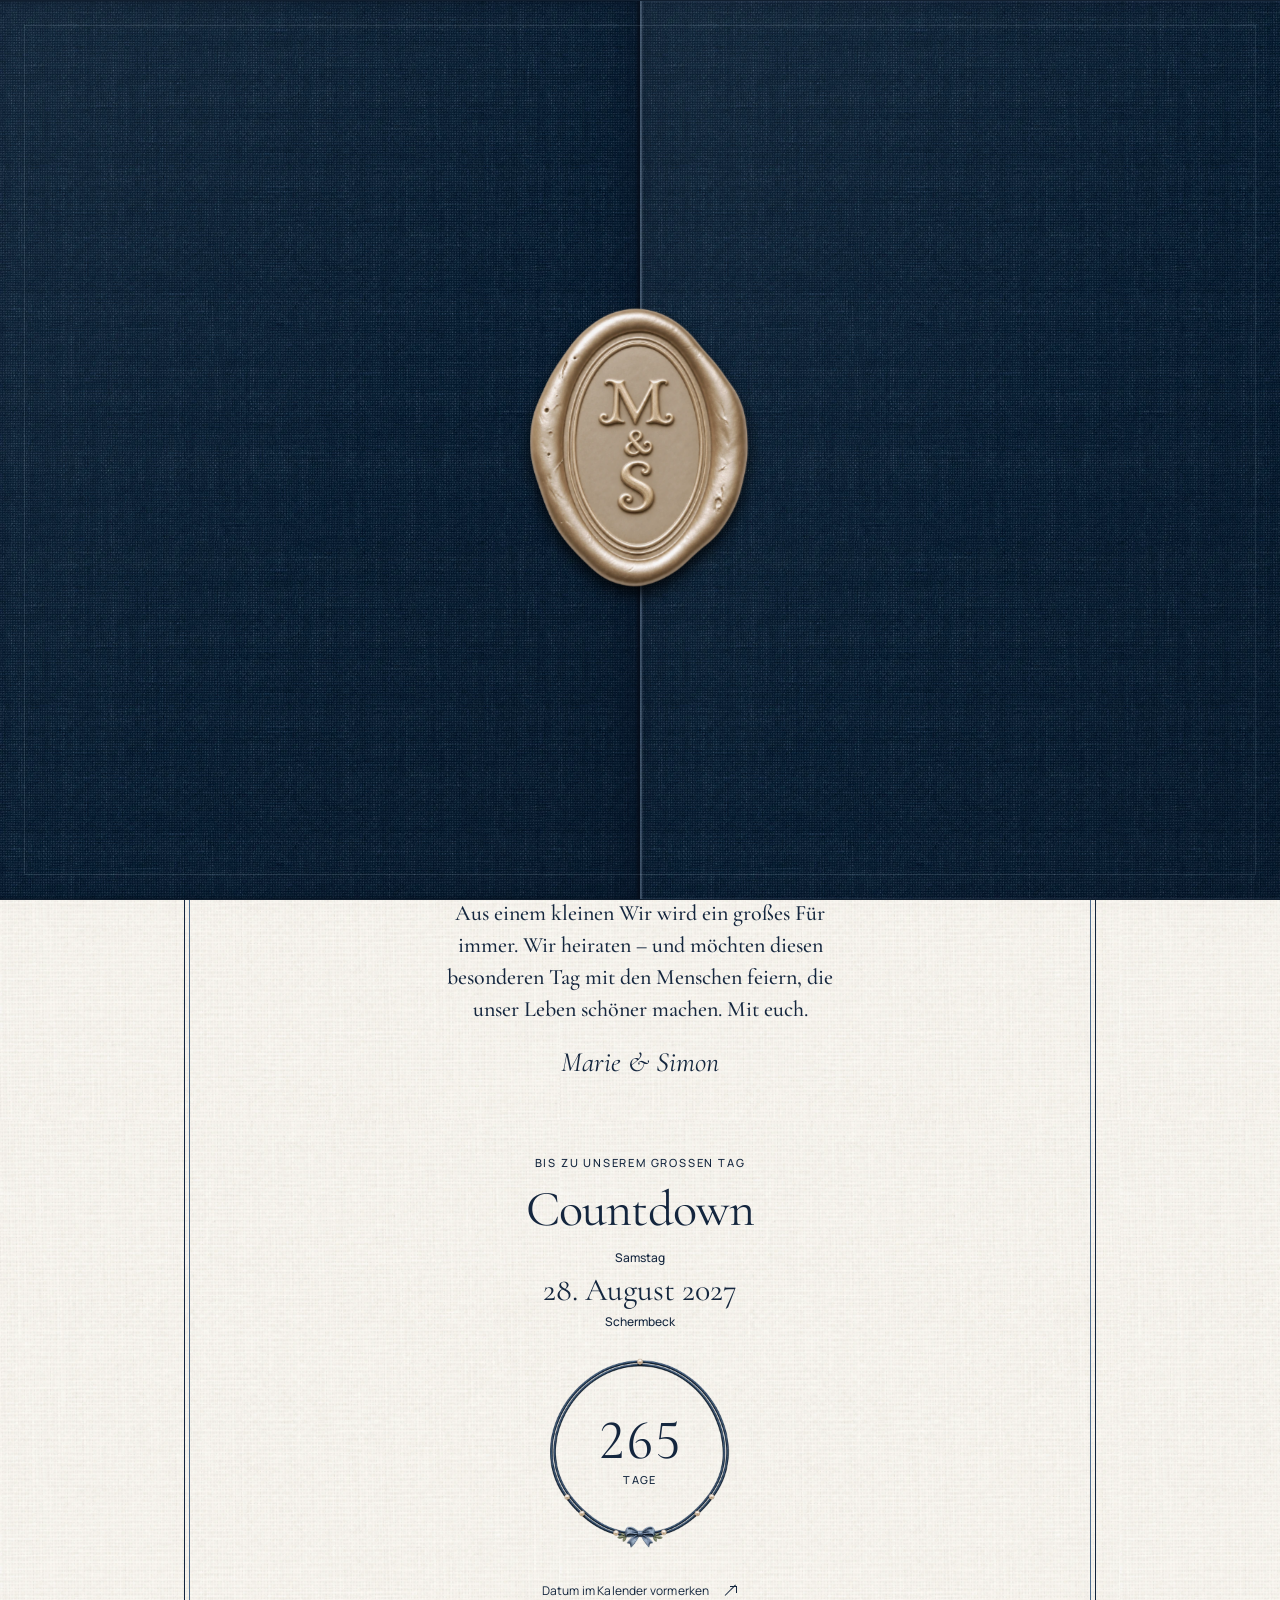
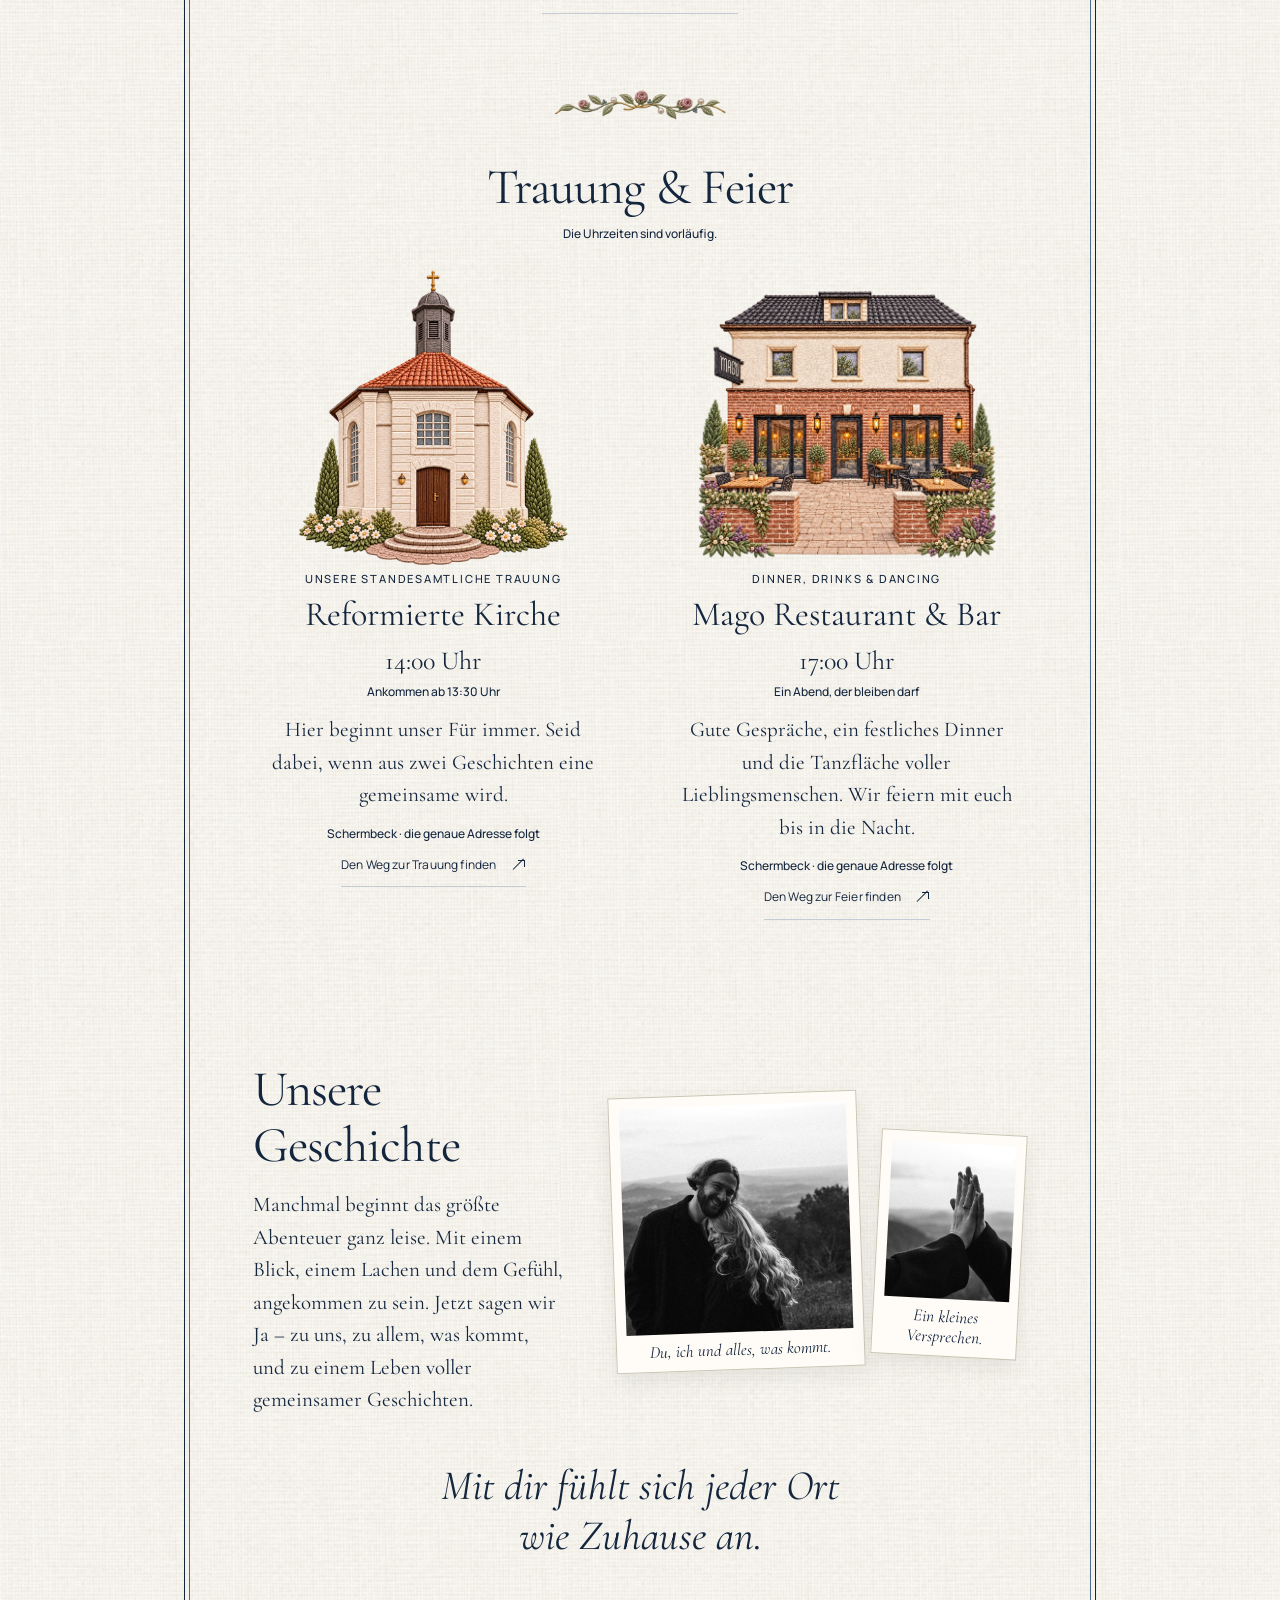
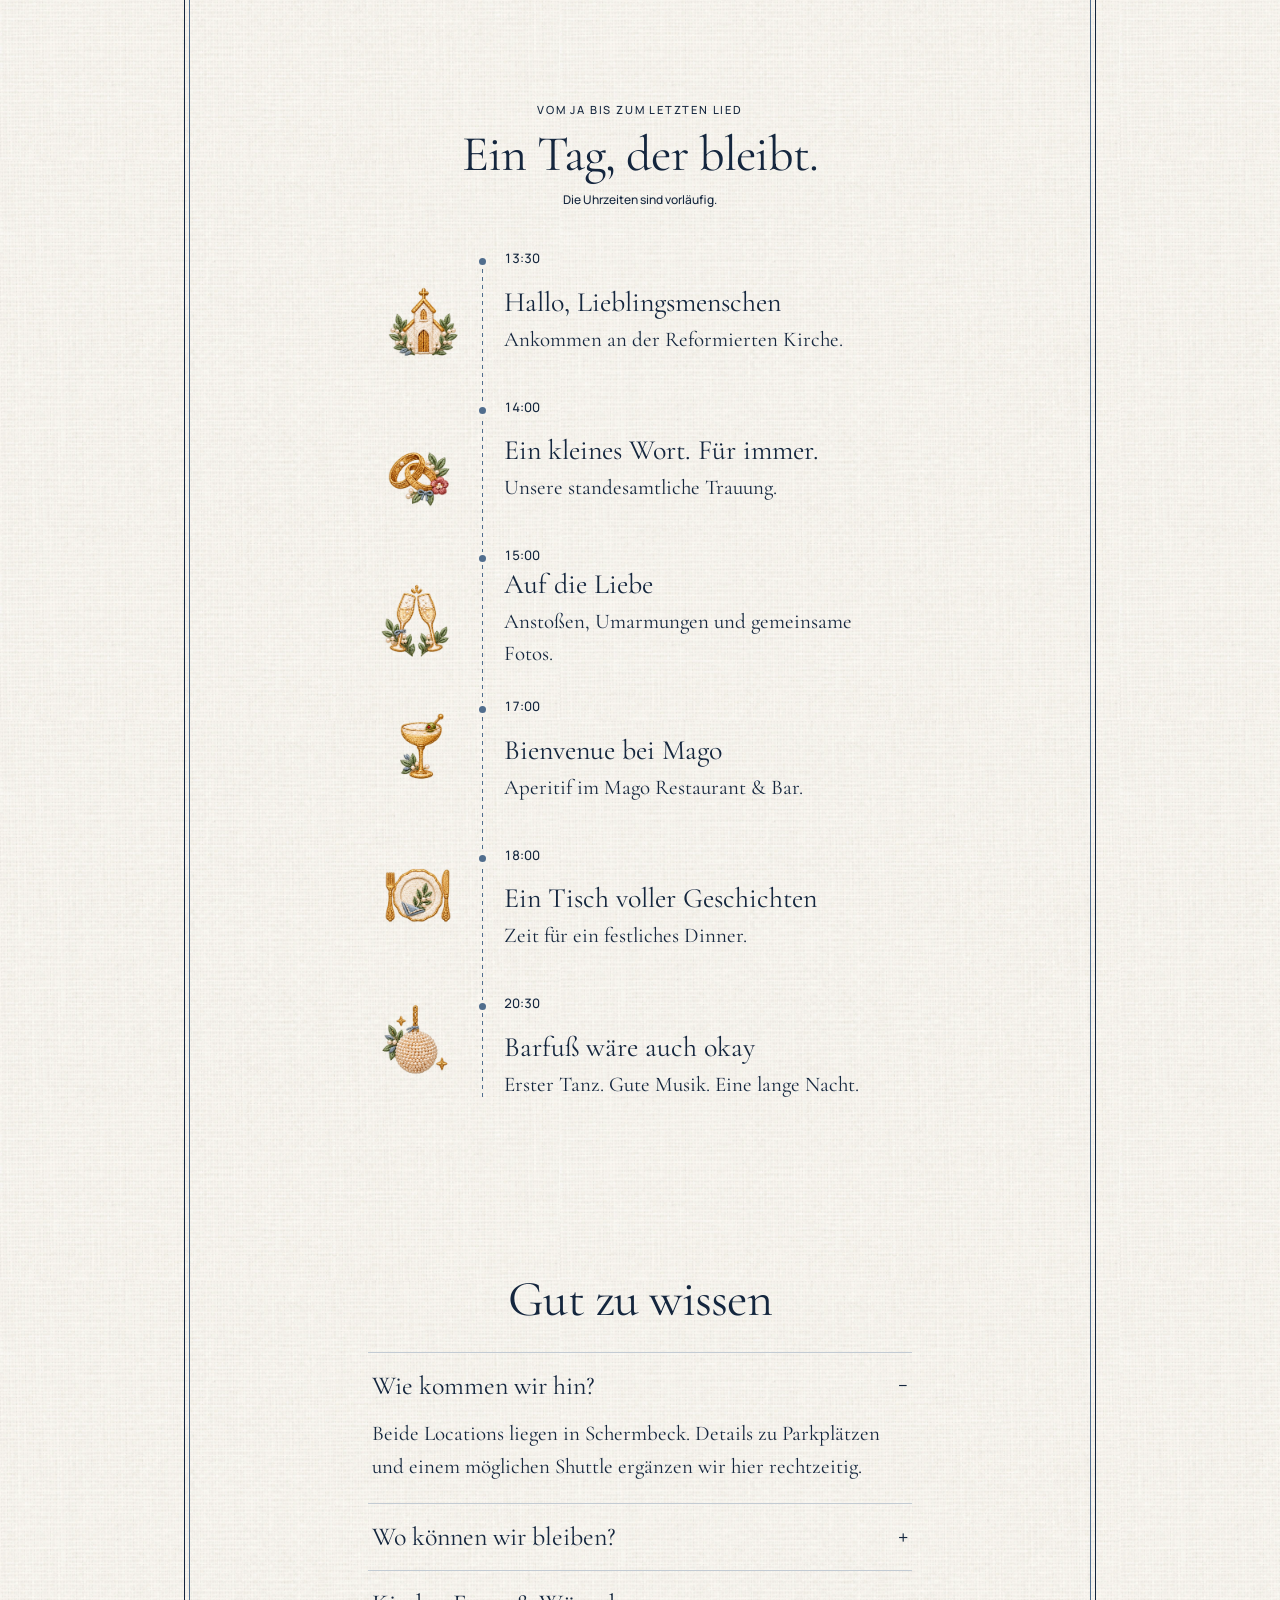
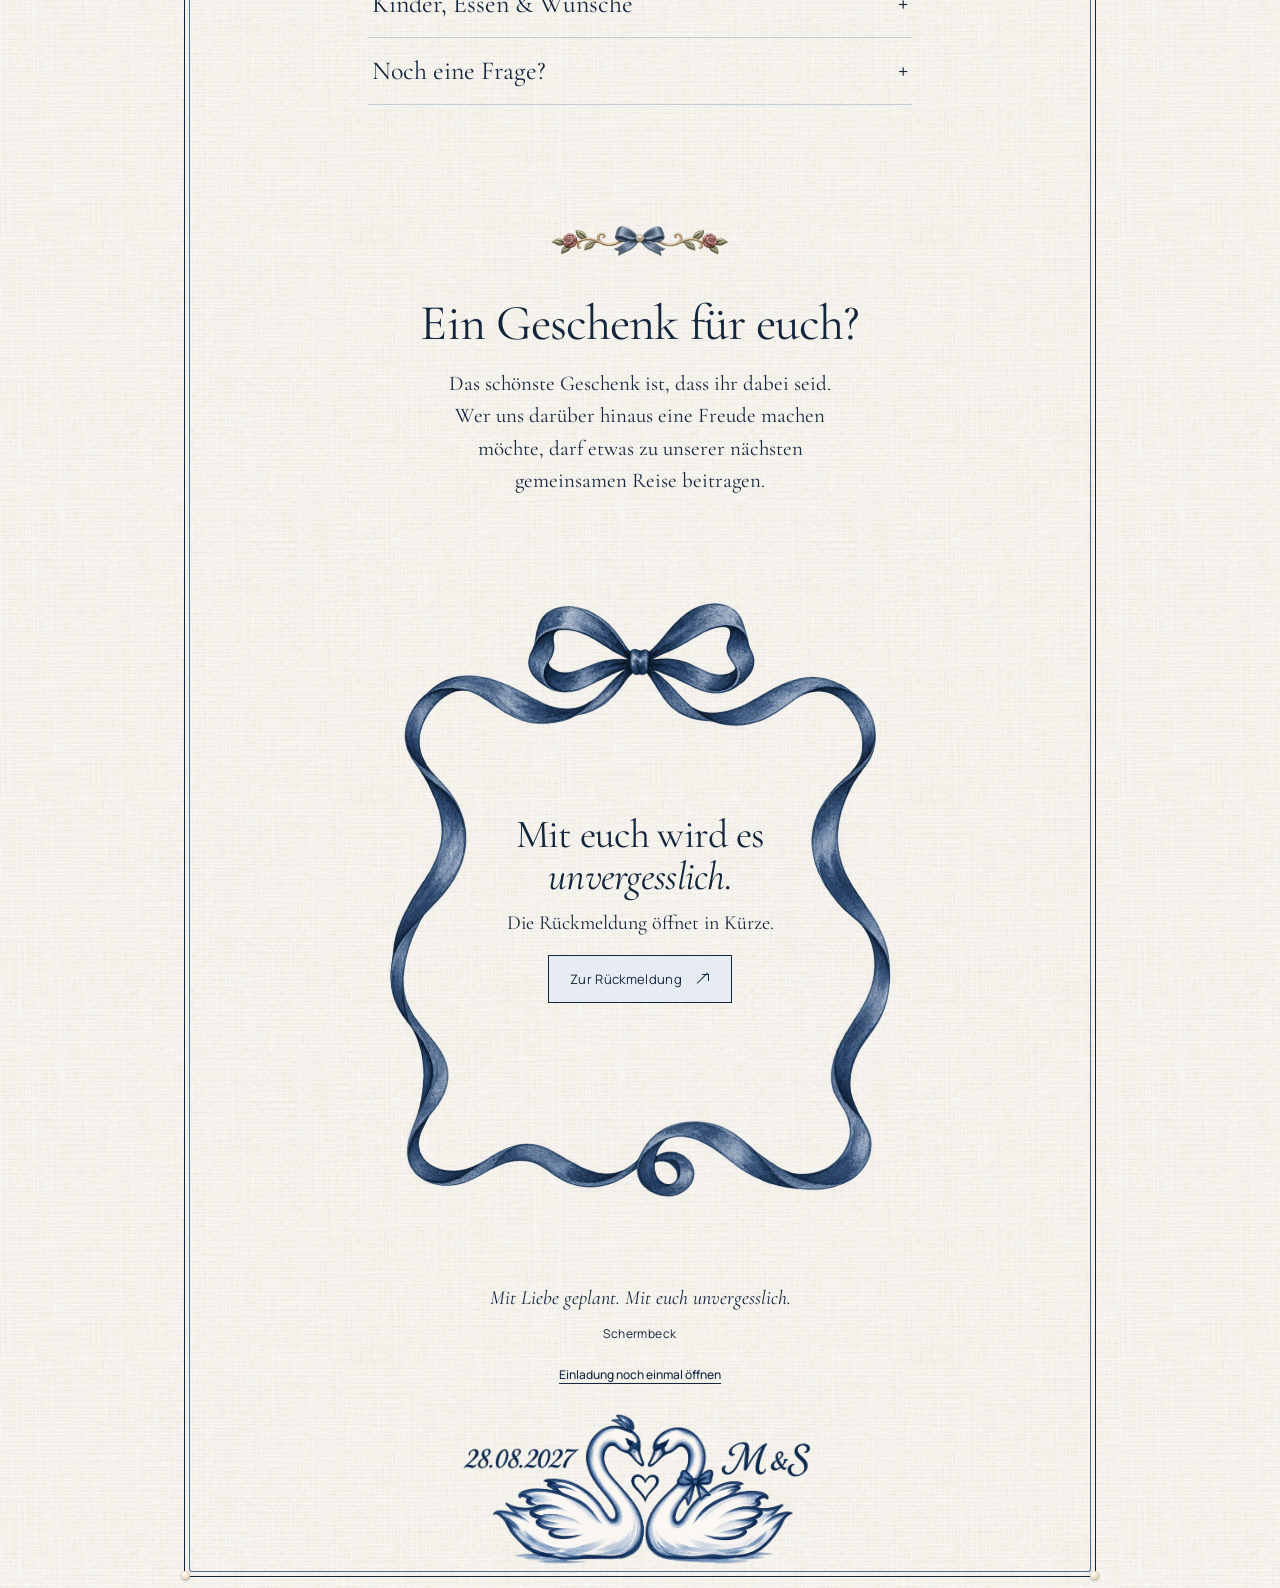
==== commit c5dde9d7: "Let the elegant velvet curtain finish the top of the invitation" ====
--- a/index.html
+++ b/index.html
@@ -31,11 +31,11 @@
   </div>
   <div class="invitation-sheet">
   <div class="invitation-border" aria-hidden="true">
-    <span></span><span></span><span></span><span></span>
+    <span></span><span></span>
   </div>
   <main id="einladung">
     <section class="hero" aria-labelledby="hero-title">
-      <img class="hero-curtain" src="assets/art/hero-curtain-velvet.webp" alt="" width="1600" height="941" fetchpriority="high">
+      <img class="hero-curtain" src="assets/art/hero-curtain-marine.webp" alt="" width="1774" height="887" fetchpriority="high">
       <div class="hero-copy">
         <h1 id="hero-title" tabindex="-1">
           <img class="hero-lettering" src="assets/art/hero-lettering-blue.webp" alt="Wir heiraten. Marie &amp; Simon. 28. August 2027." width="952" height="1111" fetchpriority="high" data-names="Marie &amp; Simon" data-date="2027-08-28" data-date-label="28. August 2027" hidden>
--- a/style.css
+++ b/style.css
@@ -5,10 +5,14 @@
 @font-face{font-family:Manrope;src:url('assets/fonts/manrope-latin-500-normal.woff2') format('woff2');font-weight:500;font-display:swap}
 :root{--paper:#f6f3ed;--ink:#14263e;--smoke:#506d8d;--blue-wash:#e6ecf2;--line:#c3cbd3;--serif:Cormorant,Georgia,serif;--sans:Manrope,Arial,sans-serif;--script:Cormorant,Georgia,serif}
 *{box-sizing:border-box}html{scroll-behavior:smooth;scroll-padding-top:80px}body{margin:0;background:var(--paper) url('assets/loom/linen-ivory.webp') repeat;background-size:560px 560px;color:var(--ink);font:clamp(1.125rem, 2.4vw, 1.3125rem)/1.55 var(--serif);-webkit-font-smoothing:antialiased}button,input,textarea{font:inherit;color:inherit}button,a{-webkit-tap-highlight-color:transparent}button{cursor:pointer}a{color:inherit;text-decoration:none}img{display:block;max-width:100%;height:auto}[hidden]{display:none!important}h1,h2,h3,p,figure{margin:0}h1,h2,h3{font-family:var(--serif);font-weight:400;line-height:1.12;text-wrap:balance}h2{font-size:clamp(2.15rem, 5.7cqw, 3.25rem);letter-spacing:-.018em}h3{font-size:33px}p{white-space:pre-line}em{font-weight:400}button:focus-visible,a:focus-visible,summary:focus-visible,input:focus-visible,textarea:focus-visible{outline:2px solid var(--smoke);outline-offset:5px}.skip-link{position:fixed;left:20px;top:-100px;z-index:100;background:var(--blue-wash);color:var(--ink);padding:12px}.skip-link:focus{top:12px}main,footer{width:100%;margin:auto}.text-button{display:inline-flex;align-items:center;gap:15px;border:0;border-bottom:1px solid var(--line);background:none;padding:9px 0;font:11px/1.5 var(--sans);letter-spacing:.8px}.primary-button{background:var(--blue-wash);color:var(--ink);border:1px solid var(--ink);display:inline-flex;align-items:center;justify-content:center;gap:30px;padding:15px 30px;min-width:235px;font:11px/1.6 var(--sans);letter-spacing:1px;transition:background .2s}.primary-button:hover{background:#d6e0eb}.text-button>span,.nav-rsvp>span,.primary-button>span{font-size:0;width:14px;height:14px;position:relative;display:inline-block;flex:0 0 14px}.text-button>span:before,.nav-rsvp>span:before,.primary-button>span:before{content:"";position:absolute;left:1px;bottom:2px;width:15px;height:1px;background:currentColor;transform:rotate(-45deg);transform-origin:left center}.text-button>span:after,.nav-rsvp>span:after,.primary-button>span:after{content:"";position:absolute;right:1px;top:2px;width:6px;height:6px;border-top:1px solid currentColor;border-right:1px solid currentColor}
-/* One border follows the full height of the open invitation. */
+/* The double frame emerges from behind the curtain hems. */
 .invitation-sheet {
   --sheet-gutter: clamp(16px, 3vw, 27px);
   --border-inset: clamp(6px, 1.2vw, 11px);
+  --curtain-overhang: clamp(5px, .9cqw, 8px);
+  --curtain-extension: calc(var(--sheet-gutter) - var(--border-inset) + var(--curtain-overhang));
+  --curtain-span: calc(100cqw + 2 * var(--curtain-extension));
+  --curtain-height: calc(var(--curtain-span) / 2);
   position: relative;
   max-width: calc(880px + 2 * var(--sheet-gutter));
   margin-inline: auto;
@@ -20,22 +24,26 @@
 .invitation-border {
   position: absolute;
   inset: var(--border-inset);
+  top: calc(var(--border-inset) - var(--curtain-overhang) + .85 * var(--curtain-height));
   z-index: 3;
-  border: 1px solid var(--ink);
-  border-radius: 6px;
+  border: solid var(--ink);
+  border-width: 0 1px 1px;
+  border-radius: 0 0 6px 6px;
   pointer-events: none;
 }
 
 .invitation-border::before {
   content: "";
   position: absolute;
-  inset: 4px;
-  border: 1px solid var(--smoke);
-  border-radius: 3px;
+  inset: 0 4px 4px;
+  border: solid var(--smoke);
+  border-width: 0 1px 1px;
+  border-radius: 0 0 3px 3px;
 }
 
 .invitation-border > span {
   position: absolute;
+  bottom: -4px;
   width: 9px;
   height: 9px;
   border-radius: 50%;
@@ -43,20 +51,15 @@
   box-shadow: inset 0 0 0 1px #d4bea65c, 0 1px 2px #14263e48;
 }
 
-.invitation-border > span:nth-child(-n+2) { top: -4px; }
-.invitation-border > span:nth-child(n+3) { bottom: -4px; }
 .invitation-border > span:nth-child(odd) { left: -4px; }
 .invitation-border > span:nth-child(even) { right: -4px; }
 
 /* Each illustration has one place in the invitation; all artwork keeps its proportions. */
 .hero {
-  --curtain-overhang: clamp(5px, .9cqw, 8px);
-  --curtain-extension: calc(var(--sheet-gutter) - var(--border-inset) + var(--curtain-overhang));
-  --curtain-span: calc(100cqw + 2 * var(--curtain-extension));
   position: relative;
   display: grid;
   align-content: start;
-  min-height: calc(var(--curtain-span) * 941 / 1600 + 1.25rem);
+  min-height: calc(var(--curtain-height) + 1.25rem);
   padding-block: calc(var(--curtain-span) * .17 - .625rem) 3.5rem;
   text-align: center;
 }
@@ -83,7 +86,6 @@
 
 .hero-curtain {
   position: absolute;
-  /* The velvet sits just above the double line and inside the page edge. */
   top: calc(-15px - var(--curtain-overhang));
   left: 50%;
   width: var(--curtain-span);
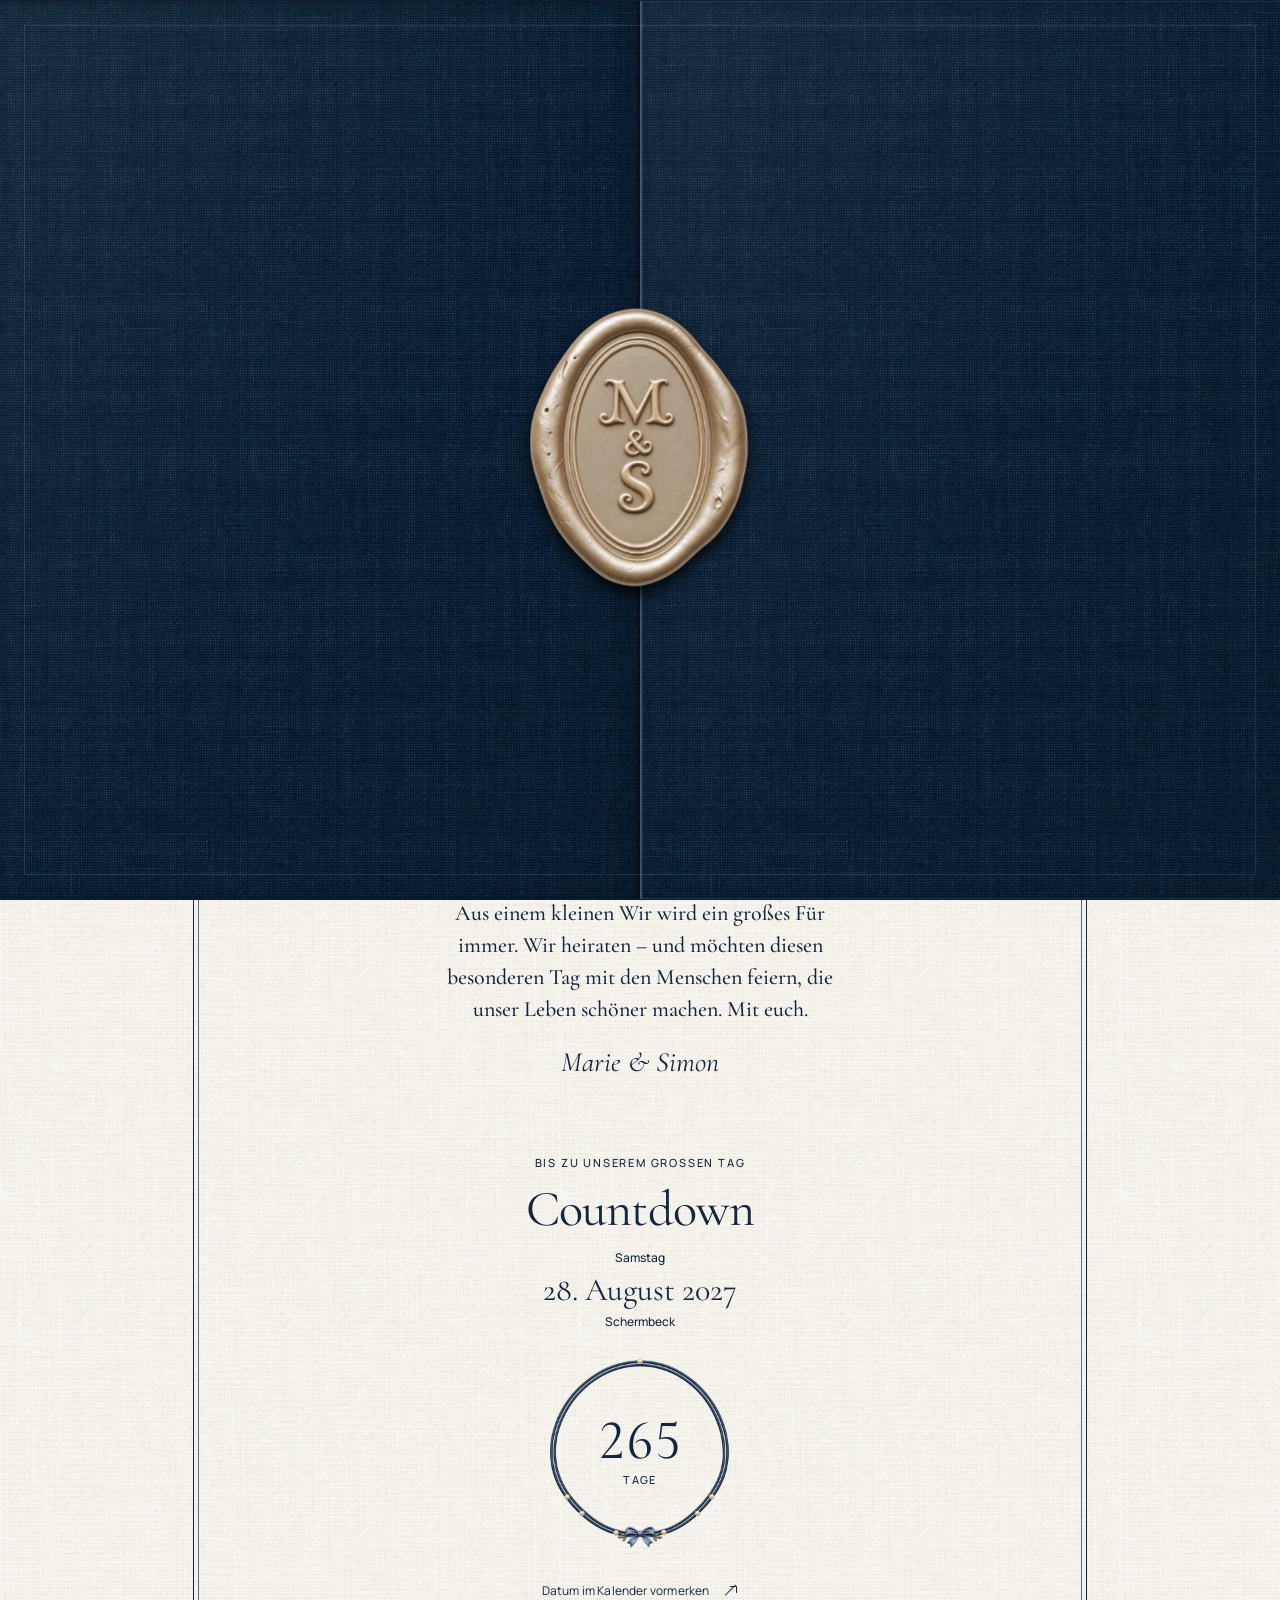
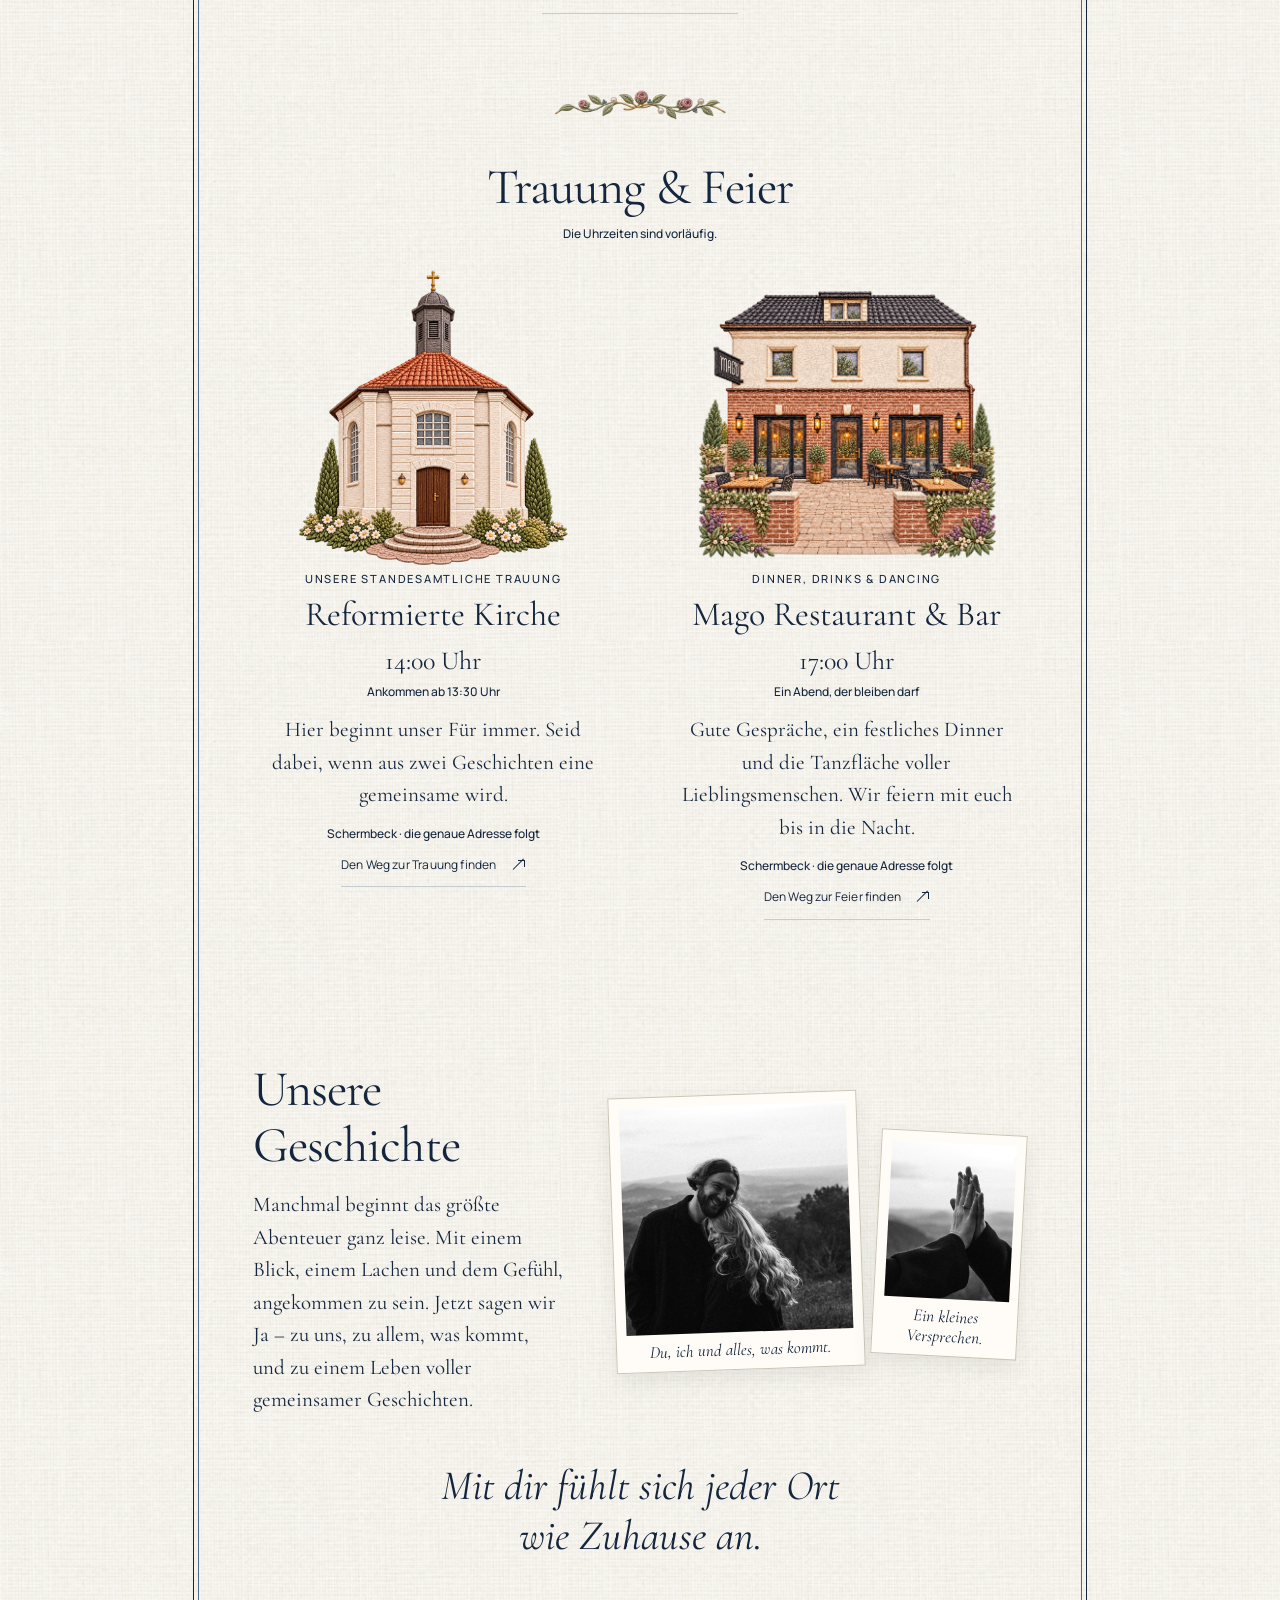
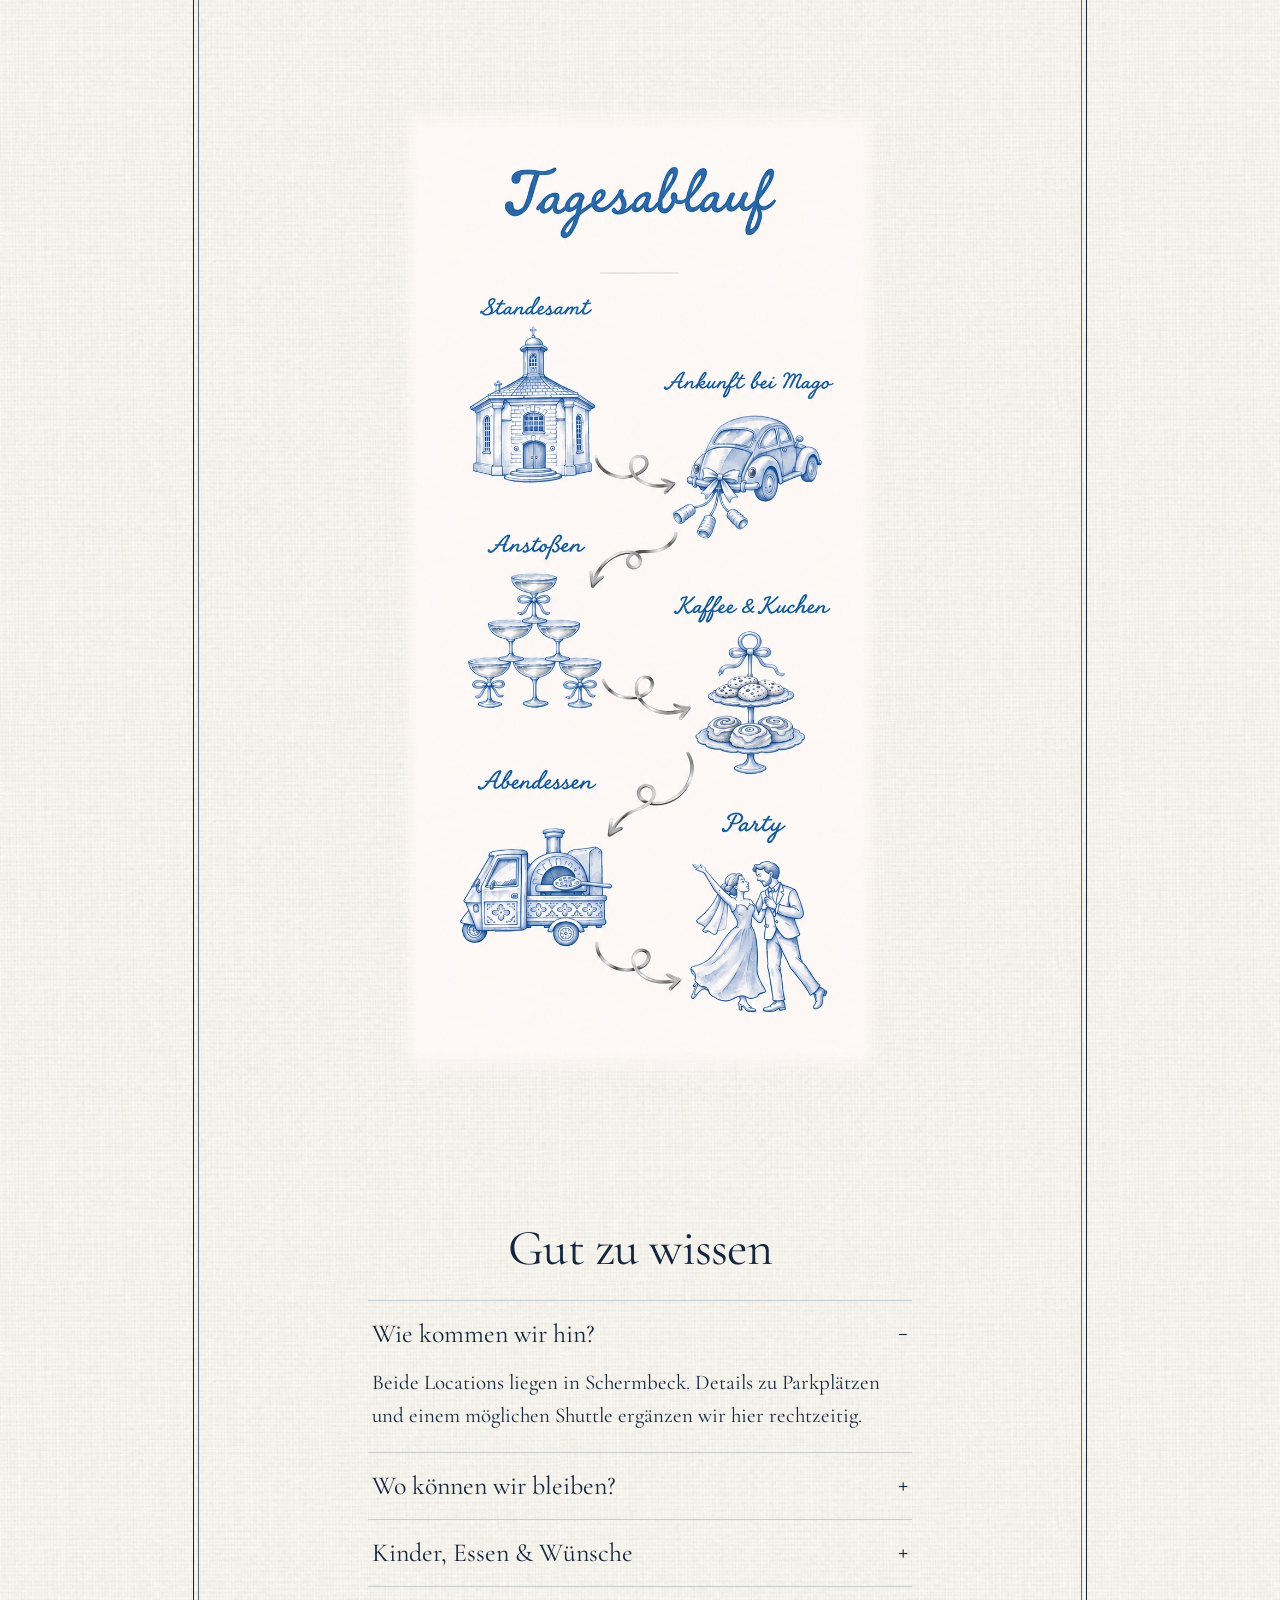
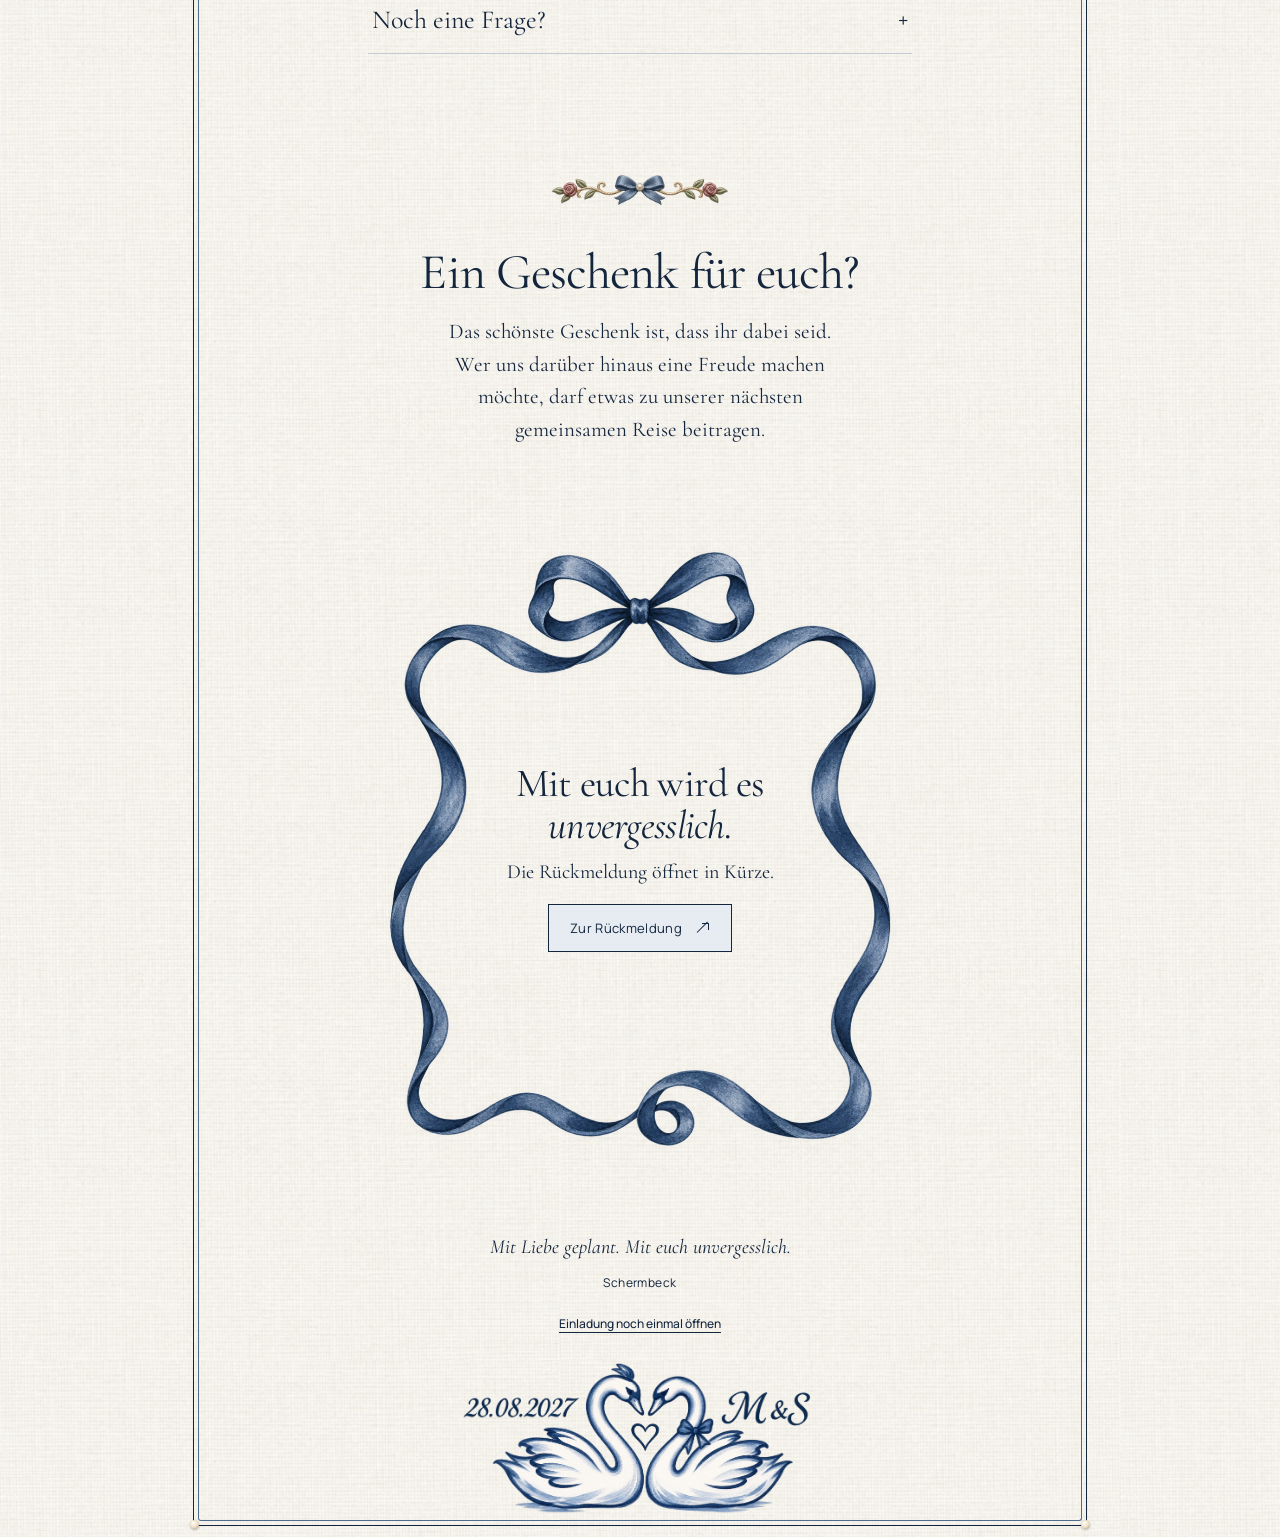
==== commit ebd81d50: "Replace the generated timeline with the uploaded schedule artwork" ====
--- a/index.html
+++ b/index.html
@@ -112,9 +112,8 @@
       <p class="story-quote reveal" data-bind="quote"></p>
     </section>
 
-    <section class="timeline-section section-pad" id="unser-tag" aria-labelledby="timeline-title">
-      <div class="timeline-header reveal"><p class="eyebrow">VOM JA BIS ZUM LETZTEN LIED</p><h2 id="timeline-title">Ein Tag, der bleibt.</h2><p class="section-note" data-provisional>Die Uhrzeiten sind vorläufig.</p></div>
-      <ol class="timeline" id="timeline"></ol>
+    <section class="schedule-section section-pad" id="unser-tag" aria-label="Tagesablauf">
+      <img class="schedule-image" src="assets/art/tagesablauf.webp" alt="Tagesablauf. Zuerst Standesamt, dann Ankunft bei Mago, Anstoßen, Kaffee und Kuchen, Abendessen und Party." width="879" height="1789" loading="lazy" decoding="async">
     </section>
 
     <section class="details section-pad" id="gut-zu-wissen" aria-labelledby="details-title">
--- a/style.css
+++ b/style.css
@@ -5,6 +5,34 @@
 @font-face{font-family:Manrope;src:url('assets/fonts/manrope-latin-500-normal.woff2') format('woff2');font-weight:500;font-display:swap}
 :root{--paper:#f6f3ed;--ink:#14263e;--smoke:#506d8d;--blue-wash:#e6ecf2;--line:#c3cbd3;--serif:Cormorant,Georgia,serif;--sans:Manrope,Arial,sans-serif;--script:Cormorant,Georgia,serif}
 *{box-sizing:border-box}html{scroll-behavior:smooth;scroll-padding-top:80px}body{margin:0;background:var(--paper) url('assets/loom/linen-ivory.webp') repeat;background-size:560px 560px;color:var(--ink);font:clamp(1.125rem, 2.4vw, 1.3125rem)/1.55 var(--serif);-webkit-font-smoothing:antialiased}button,input,textarea{font:inherit;color:inherit}button,a{-webkit-tap-highlight-color:transparent}button{cursor:pointer}a{color:inherit;text-decoration:none}img{display:block;max-width:100%;height:auto}[hidden]{display:none!important}h1,h2,h3,p,figure{margin:0}h1,h2,h3{font-family:var(--serif);font-weight:400;line-height:1.12;text-wrap:balance}h2{font-size:clamp(2.15rem, 5.7cqw, 3.25rem);letter-spacing:-.018em}h3{font-size:33px}p{white-space:pre-line}em{font-weight:400}button:focus-visible,a:focus-visible,summary:focus-visible,input:focus-visible,textarea:focus-visible{outline:2px solid var(--smoke);outline-offset:5px}.skip-link{position:fixed;left:20px;top:-100px;z-index:100;background:var(--blue-wash);color:var(--ink);padding:12px}.skip-link:focus{top:12px}main,footer{width:100%;margin:auto}.text-button{display:inline-flex;align-items:center;gap:15px;border:0;border-bottom:1px solid var(--line);background:none;padding:9px 0;font:11px/1.5 var(--sans);letter-spacing:.8px}.primary-button{background:var(--blue-wash);color:var(--ink);border:1px solid var(--ink);display:inline-flex;align-items:center;justify-content:center;gap:30px;padding:15px 30px;min-width:235px;font:11px/1.6 var(--sans);letter-spacing:1px;transition:background .2s}.primary-button:hover{background:#d6e0eb}.text-button>span,.nav-rsvp>span,.primary-button>span{font-size:0;width:14px;height:14px;position:relative;display:inline-block;flex:0 0 14px}.text-button>span:before,.nav-rsvp>span:before,.primary-button>span:before{content:"";position:absolute;left:1px;bottom:2px;width:15px;height:1px;background:currentColor;transform:rotate(-45deg);transform-origin:left center}.text-button>span:after,.nav-rsvp>span:after,.primary-button>span:after{content:"";position:absolute;right:1px;top:2px;width:6px;height:6px;border-top:1px solid currentColor;border-right:1px solid currentColor}
+/* Keep a single pattern behind the opened invitation and soften the tile joins. */
+body {
+  position: relative;
+  isolation: isolate;
+}
+
+body::before {
+  --toile-width: max(50vw, 17rem);
+  --toile-height: calc(var(--toile-width) * 2 / 3);
+  content: "";
+  position: absolute;
+  inset: 0;
+  z-index: -1;
+  background: url('assets/art/toile-de-jouy.webp') center top / var(--toile-width) var(--toile-height) repeat;
+  mask:
+    linear-gradient(90deg, transparent, #000 4%, #000 96%, transparent) center top / var(--toile-width) 100% repeat-x,
+    linear-gradient(transparent, #000 5%, #000 95%, transparent) center top / 100% var(--toile-height) repeat-y;
+  mask-composite: intersect;
+  opacity: .28;
+  transition: opacity .45s ease-out;
+  pointer-events: none;
+}
+
+body.opening-active::before {
+  opacity: 0;
+  transition: none;
+}
+
 /* The double frame emerges from behind the curtain hems. */
 .invitation-sheet {
   --sheet-gutter: clamp(16px, 3vw, 27px);
@@ -24,6 +52,7 @@
 .invitation-border {
   position: absolute;
   inset: var(--border-inset);
+  inset-inline: calc(var(--border-inset) + clamp(4px, 1cqw, 9px));
   top: calc(var(--border-inset) - var(--curtain-overhang) + .85 * var(--curtain-height));
   z-index: 3;
   border: solid var(--ink);
@@ -334,73 +363,17 @@
   font: italic clamp(1.75rem, 5cqw, 2.625rem)/1.2 var(--serif);
 }
 
-.timeline-header { text-align: center; margin-bottom: 1.75rem; }
-.timeline-header h2 { margin-top: .4rem; }
-.timeline {
-  --icon-width: clamp(3.75rem, 16cqw, 5.25rem);
-  --timeline-gap: clamp(1.75rem, 7cqw, 2.75rem);
-  --thread-x: calc(var(--icon-width) + var(--timeline-gap) / 2);
-  position: relative;
-  list-style: none;
-  max-width: 33rem;
-  padding: 0;
-  margin: 0 auto;
-}
-
-/* The same running stitch joins every stop. */
-.timeline::before {
-  content: "";
-  position: absolute;
-  inset: 1.5rem auto 2rem var(--thread-x);
-  width: 1px;
-  background: repeating-linear-gradient(to bottom, var(--smoke) 0 4px, transparent 4px 8px);
-}
-
-.timeline li {
-  position: relative;
-  display: grid;
-  grid-template-columns: var(--icon-width) minmax(0, 1fr);
-  column-gap: var(--timeline-gap);
-  align-items: start;
-  padding-block: .5rem .9rem;
-}
-
-.timeline li::before {
-  content: "";
-  position: absolute;
-  top: 1.3rem;
-  left: calc(var(--thread-x) - 3px);
-  width: 7px;
-  height: 7px;
-  border-radius: 50%;
-  background: var(--smoke);
-  box-shadow: 0 0 0 3px var(--paper);
-}
-
-.timeline time {
-  grid-area: 1 / 2;
-  font: 500 .8125rem/1.3 var(--sans);
-  font-variant-numeric: tabular-nums;
-  padding-top: .3rem;
-}
-
-.timeline-icon {
-  grid-area: 1 / 1 / 3;
-  width: 100%;
-  aspect-ratio: 2 / 3;
-  background-image: url('assets/loom/timeline-blue.webp');
-  background-size: 300% 200%;
-  background-repeat: no-repeat;
-}
-
-.timeline-icon[data-icon="rings"] { background-position: 50% 0; }
-.timeline-icon[data-icon="glasses"] { background-position: 100% 0; }
-.timeline-icon[data-icon="leaf"] { background-position: 0 100%; }
-.timeline-icon[data-icon="dinner"] { background-position: 50% 100%; }
-.timeline-icon[data-icon="music"] { background-position: 100% 100%; }
-.timeline li > div { grid-area: 2 / 2; }
-.timeline h3 { margin-top: .25rem; font-size: clamp(1.375rem, 3.5cqw, 1.75rem); line-height: 1.16; }
-.timeline li p { margin-top: .35rem; color: var(--ink); }
+.schedule-section { padding-inline: 0; }
+
+.schedule-image {
+  width: min(100%, 30rem);
+  margin-inline: auto;
+  mix-blend-mode: multiply;
+  mask:
+    linear-gradient(90deg, transparent, #000 4%, #000 96%, transparent),
+    linear-gradient(transparent, #000 3%, #000 97%, transparent);
+  mask-composite: intersect;
+}
 
 .details { text-align: center; }
 .faq-list { text-align: left; max-width: 34rem; margin: 1.5rem auto 0; border-top: 1px solid var(--line); }
